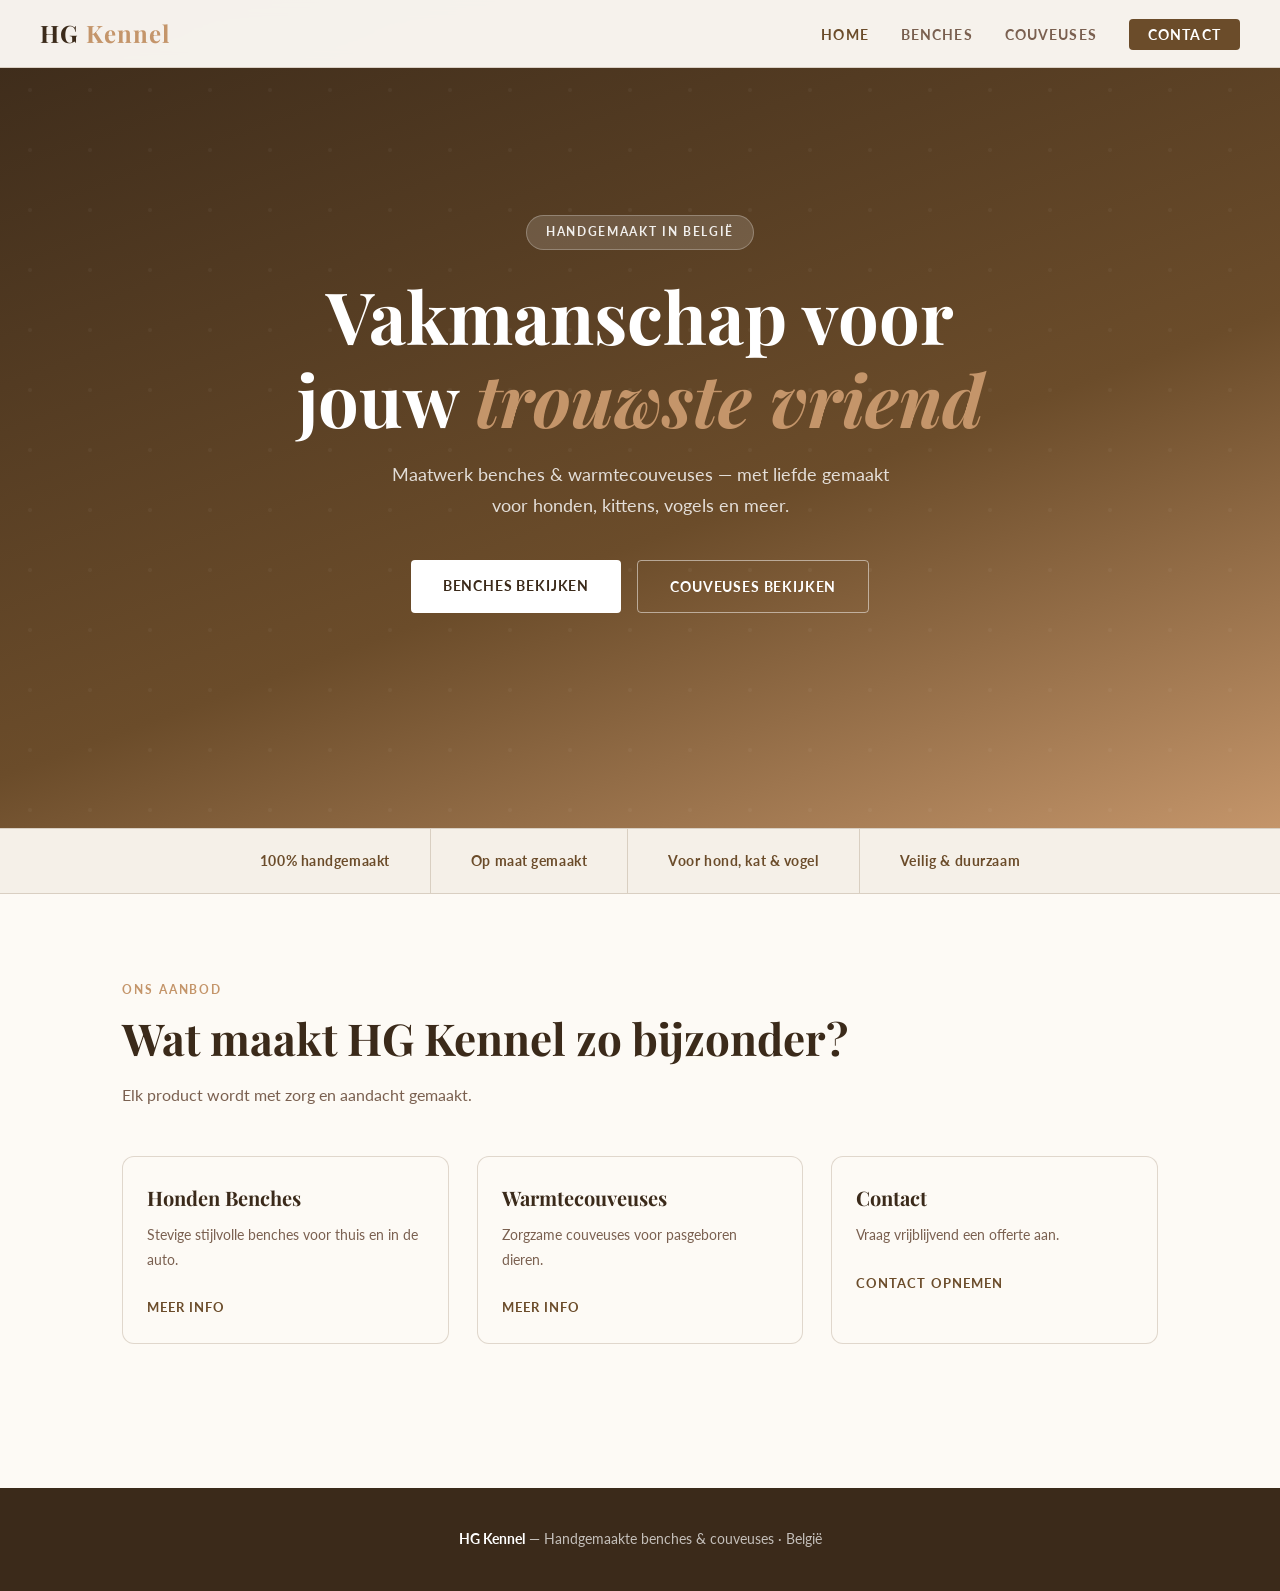
==== index.html @ 260e10c1 "Add initial HTML structure and CSS for HG Kennel website - Created main pages: index.html, benches.h" ====
<!DOCTYPE html>
<html lang="nl">
<head>
<meta charset="UTF-8">
<meta name="viewport" content="width=device-width, initial-scale=1.0">
<title>HG Kennel – Handgemaakte Benches & Couveuses</title>

<link href="https://fonts.googleapis.com/css2?family=Playfair+Display:wght@400;700&family=Lato:wght@300;400;700&display=swap" rel="stylesheet">
<link rel="stylesheet" href="css/style.css">
</head>

<body>

<nav>
  <a class="nav-logo" href="index.html">HG <span>Kennel</span></a>

  <ul class="nav-links">
    <li><a href="index.html" class="active">Home</a></li>
    <li><a href="benches.html">Benches</a></li>
    <li><a href="couveuses.html">Couveuses</a></li>
    <li><a href="contact.html" class="nav-cta">Contact</a></li>
  </ul>
</nav>

<section class="hero">
  <div class="hero-inner">

    <span class="hero-badge">
      Handgemaakt in België
    </span>

    <h1>
      Vakmanschap voor jouw
      <em>trouwste vriend</em>
    </h1>

    <p>
      Maatwerk benches & warmtecouveuses —
      met liefde gemaakt voor honden,
      kittens, vogels en meer.
    </p>

    <div class="hero-btns">
      <a href="benches.html" class="btn btn-primary">
        Benches bekijken
      </a>

      <a href="couveuses.html" class="btn btn-outline">
        Couveuses bekijken
      </a>
    </div>

  </div>
</section>

<div class="usp-strip">

  <div class="usp-item">
    100% handgemaakt
  </div>

  <div class="usp-item">
    Op maat gemaakt
  </div>

  <div class="usp-item">
    Voor hond, kat & vogel
  </div>

  <div class="usp-item">
    Veilig & duurzaam
  </div>

</div>

<section class="section">

  <span class="section-label">
    Ons aanbod
  </span>

  <h2 class="section-title">
    Wat maakt HG Kennel
    zo bijzonder?
  </h2>

  <p class="section-sub">
    Elk product wordt met zorg en aandacht gemaakt.
  </p>

  <div class="product-grid">

    <div class="product-card">
      <div class="card-body">
        <h3>Honden Benches</h3>

        <p>
          Stevige stijlvolle benches
          voor thuis en in de auto.
        </p>

        <a href="benches.html" class="card-link">
          Meer info
        </a>
      </div>
    </div>

    <div class="product-card">
      <div class="card-body">
        <h3>Warmtecouveuses</h3>

        <p>
          Zorgzame couveuses voor
          pasgeboren dieren.
        </p>

        <a href="couveuses.html" class="card-link">
          Meer info
        </a>
      </div>
    </div>

    <div class="product-card">
      <div class="card-body">
        <h3>Contact</h3>

        <p>
          Vraag vrijblijvend een offerte aan.
        </p>

        <a href="contact.html" class="card-link">
          Contact opnemen
        </a>
      </div>
    </div>

  </div>

</section>

<footer>
  <p>
    <strong>HG Kennel</strong>
    — Handgemaakte benches &
    couveuses · België
  </p>
</footer>

</body>
</html>
---- css/style.css ----
*, *::before, *::after { box-sizing: border-box; margin: 0; padding: 0; }

  :root {
    --brown-dark: #3B2A1A;
    --brown-mid: #6B4C2A;
    --brown-light: #C4956A;
    --cream: #F5F0E8;
    --warm-white: #FDFAF5;
    --accent: #8B5E3C;
    --green: #4A6741;
    --text: #2C1E0F;
    --text-muted: #7A6050;
    --border: rgba(107,76,42,0.2);
  }

  html { scroll-behavior: smooth; font-size: 16px; }

  body {
    font-family: 'Lato', sans-serif;
    background: var(--warm-white);
    color: var(--text);
    line-height: 1.7;
    overflow-x: hidden;
  }

  /* ── NAV ── */
  nav {
    position: fixed; top: 0; left: 0; right: 0; z-index: 100;
    background: rgba(253,250,245,0.96);
    backdrop-filter: blur(8px);
    border-bottom: 1px solid var(--border);
    display: flex; align-items: center; justify-content: space-between;
    padding: 0 2.5rem; height: 68px;
  }
  .nav-logo {
    font-family: 'Playfair Display', serif;
    font-size: 1.5rem; font-weight: 700;
    color: var(--brown-dark); letter-spacing: 0.04em;
    text-decoration: none;
  }
  .nav-logo span { color: var(--brown-light); }
  .nav-links { display: flex; gap: 2rem; list-style: none; }
  .nav-links a {
    font-size: 0.875rem; font-weight: 700; letter-spacing: 0.08em;
    text-transform: uppercase; color: var(--text-muted);
    text-decoration: none; transition: color 0.2s;
  }
  .nav-links a:hover, .nav-links a.active { color: var(--brown-mid); }
  .nav-cta {
    background: var(--brown-mid); color: #fff !important;
    padding: 0.45rem 1.2rem; border-radius: 4px;
    transition: background 0.2s !important;
  }
  .nav-cta:hover { background: var(--brown-dark) !important; }

  /* ── PAGES ── */
  .page { display: none; padding-top: 68px; }
  .page.active { display: block; }

  /* ── HERO ── */
  .hero {
    min-height: 92vh;
    display: grid; place-items: center;
    background: linear-gradient(160deg, var(--brown-dark) 0%, var(--brown-mid) 60%, var(--brown-light) 100%);
    position: relative; overflow: hidden; text-align: center;
    padding: 4rem 2rem;
  }
  .hero::before {
    content: '';
    position: absolute; inset: 0;
    background: url("data:image/svg+xml,%3Csvg width='60' height='60' viewBox='0 0 60 60' xmlns='http://www.w3.org/2000/svg'%3E%3Cg fill='none' fill-rule='evenodd'%3E%3Cg fill='%23ffffff' fill-opacity='0.04'%3E%3Ccircle cx='30' cy='30' r='2'/%3E%3C/g%3E%3C/g%3E%3C/svg%3E");
  }
  .hero-inner { position: relative; z-index: 1; max-width: 720px; }
  .hero-badge {
    display: inline-block; background: rgba(255,255,255,0.15);
    color: rgba(255,255,255,0.9); font-size: 0.75rem; font-weight: 700;
    letter-spacing: 0.14em; text-transform: uppercase;
    padding: 0.4rem 1.2rem; border-radius: 100px;
    border: 1px solid rgba(255,255,255,0.25); margin-bottom: 1.5rem;
  }
  .hero h1 {
    font-family: 'Playfair Display', serif;
    font-size: clamp(2.5rem, 6vw, 4.5rem);
    color: #fff; line-height: 1.15; margin-bottom: 1.25rem;
  }
  .hero h1 em { font-style: italic; color: var(--brown-light); }
  .hero p {
    font-size: 1.125rem; color: rgba(255,255,255,0.82);
    max-width: 520px; margin: 0 auto 2.5rem;
  }
  .hero-btns { display: flex; gap: 1rem; justify-content: center; flex-wrap: wrap; }
  .btn {
    display: inline-block; padding: 0.85rem 2rem;
    font-size: 0.875rem; font-weight: 700; letter-spacing: 0.06em;
    text-transform: uppercase; text-decoration: none;
    border-radius: 4px; cursor: pointer; border: none;
    transition: transform 0.15s, opacity 0.15s;
  }
  .btn:hover { transform: translateY(-2px); opacity: 0.92; }
  .btn-primary { background: #fff; color: var(--brown-dark); }
  .btn-outline { background: transparent; color: #fff; border: 1.5px solid rgba(255,255,255,0.5); }

  /* ── USP STRIP ── */
  .usp-strip {
    background: var(--cream); border-top: 1px solid var(--border);
    border-bottom: 1px solid var(--border);
    display: flex; justify-content: center; flex-wrap: wrap; gap: 0;
  }
  .usp-item {
    display: flex; align-items: center; gap: 0.75rem;
    padding: 1.25rem 2.5rem; border-right: 1px solid var(--border);
    font-size: 0.875rem; font-weight: 700; color: var(--brown-mid);
    letter-spacing: 0.04em;
  }
  .usp-item:last-child { border-right: none; }
  .usp-icon {
    width: 36px; height: 36px; background: var(--brown-mid);
    border-radius: 50%; display: flex; align-items: center; justify-content: center;
    flex-shrink: 0;
  }
  .usp-icon svg { width: 18px; height: 18px; fill: #fff; }

  /* ── SECTION ── */
  .section { padding: 5rem 2rem; max-width: 1100px; margin: 0 auto; }
  .section-label {
    display: inline-block; color: var(--brown-light);
    font-size: 0.75rem; font-weight: 700; letter-spacing: 0.16em;
    text-transform: uppercase; margin-bottom: 0.75rem;
  }
  .section-title {
    font-family: 'Playfair Display', serif;
    font-size: clamp(1.75rem, 4vw, 2.75rem);
    color: var(--brown-dark); line-height: 1.2; margin-bottom: 1rem;
  }
  .section-sub {
    font-size: 1rem; color: var(--text-muted);
    max-width: 600px; margin-bottom: 3rem;
  }

  /* ── PRODUCT CARDS ── */
  .product-grid {
    display: grid; grid-template-columns: repeat(auto-fit, minmax(280px, 1fr));
    gap: 1.75rem; margin-bottom: 4rem;
  }
  .product-card {
    background: var(--warm-white);
    border: 1px solid var(--border); border-radius: 12px;
    overflow: hidden; cursor: pointer;
    transition: transform 0.2s, box-shadow 0.2s;
  }
  .product-card:hover { transform: translateY(-6px); box-shadow: 0 12px 32px rgba(59,42,26,0.12); }
  .card-img {
    height: 220px; background: var(--cream);
    display: flex; align-items: center; justify-content: center;
    overflow: hidden; position: relative;
  }
  .card-img svg { width: 120px; height: 120px; opacity: 0.25; }
  .card-img-label {
    position: absolute; bottom: 12px; left: 12px;
    background: var(--brown-mid); color: #fff;
    font-size: 0.7rem; font-weight: 700; letter-spacing: 0.1em;
    text-transform: uppercase; padding: 0.3rem 0.75rem; border-radius: 100px;
  }
  .card-body { padding: 1.5rem; }
  .card-body h3 {
    font-family: 'Playfair Display', serif;
    font-size: 1.25rem; color: var(--brown-dark); margin-bottom: 0.5rem;
  }
  .card-body p { font-size: 0.9rem; color: var(--text-muted); margin-bottom: 1.25rem; }
  .card-link {
    font-size: 0.8rem; font-weight: 700; letter-spacing: 0.08em;
    text-transform: uppercase; color: var(--brown-mid); text-decoration: none;
    display: inline-flex; align-items: center; gap: 0.4rem;
  }
  .card-link svg { width: 14px; height: 14px; }

  /* ── PHOTO GALLERY ── */
  .gallery {
    display: grid;
    grid-template-columns: repeat(3, 1fr);
    gap: 1rem; margin-bottom: 3rem;
  }
  .gallery-item {
    border-radius: 10px; overflow: hidden;
    background: var(--cream); aspect-ratio: 1;
    display: flex; align-items: center; justify-content: center;
    border: 1px solid var(--border); position: relative;
  }
  .gallery-item svg { width: 64px; height: 64px; opacity: 0.2; }
  .gallery-item .photo-placeholder {
    position: absolute; inset: 0;
    display: flex; flex-direction: column;
    align-items: center; justify-content: center; gap: 0.5rem;
  }
  .gallery-item .photo-placeholder span {
    font-size: 0.7rem; color: var(--text-muted);
    font-weight: 700; letter-spacing: 0.06em;
    text-transform: uppercase;
  }
  .gallery-big { grid-column: span 2; aspect-ratio: 16/9; }

  /* ── SPECS TABLE ── */
  .specs-grid {
    display: grid; grid-template-columns: 1fr 1fr; gap: 2rem; margin-bottom: 3rem;
  }
  .spec-card {
    background: var(--cream); border-radius: 12px;
    padding: 2rem; border: 1px solid var(--border);
  }
  .spec-card h3 {
    font-family: 'Playfair Display', serif;
    color: var(--brown-dark); font-size: 1.2rem; margin-bottom: 1.5rem;
    padding-bottom: 0.75rem; border-bottom: 1px solid var(--border);
  }
  .spec-row {
    display: flex; justify-content: space-between; align-items: flex-start;
    padding: 0.6rem 0; border-bottom: 1px solid rgba(107,76,42,0.1);
    font-size: 0.9rem;
  }
  .spec-row:last-child { border-bottom: none; }
  .spec-key { color: var(--text-muted); }
  .spec-val { color: var(--brown-dark); font-weight: 700; text-align: right; max-width: 55%; }

  /* ── CONTACT FORM ── */
  .form-wrap {
    background: var(--cream); border-radius: 16px;
    border: 1px solid var(--border); padding: 3rem;
    max-width: 680px;
  }
  .form-title {
    font-family: 'Playfair Display', serif;
    font-size: 1.75rem; color: var(--brown-dark); margin-bottom: 0.5rem;
  }
  .form-sub { font-size: 0.9rem; color: var(--text-muted); margin-bottom: 2rem; }
  .form-grid { display: grid; grid-template-columns: 1fr 1fr; gap: 1.25rem; }
  .form-group { display: flex; flex-direction: column; gap: 0.4rem; }
  .form-group.full { grid-column: span 2; }
  .form-group label {
    font-size: 0.78rem; font-weight: 700; letter-spacing: 0.08em;
    text-transform: uppercase; color: var(--text-muted);
  }
  .form-group input, .form-group select, .form-group textarea {
    background: var(--warm-white); border: 1px solid var(--border);
    border-radius: 6px; padding: 0.75rem 1rem;
    font-family: 'Lato', sans-serif; font-size: 0.95rem; color: var(--text);
    outline: none; transition: border-color 0.2s;
    width: 100%;
  }
  .form-group input:focus, .form-group select:focus, .form-group textarea:focus {
    border-color: var(--brown-light);
  }
  .form-group textarea { min-height: 120px; resize: vertical; }
  .form-submit {
    margin-top: 1.5rem;
    background: var(--brown-mid); color: #fff;
    padding: 0.9rem 2.5rem; border: none; border-radius: 6px;
    font-family: 'Lato', sans-serif; font-size: 0.875rem; font-weight: 700;
    letter-spacing: 0.08em; text-transform: uppercase; cursor: pointer;
    transition: background 0.2s;
  }
  .form-submit:hover { background: var(--brown-dark); }
  .form-success {
    display: none; background: #EAF3E0; border: 1px solid #7BAD5B;
    color: #2E5B1A; border-radius: 8px; padding: 1rem 1.5rem;
    margin-top: 1rem; font-size: 0.9rem;
  }
  .form-success.show { display: block; }

  /* ── PAGE-SPECIFIC HERO ── */
  .sub-hero {
    background: var(--brown-dark); padding: 5rem 2rem 4rem;
    text-align: center;
  }
  .sub-hero .hero-badge { margin-bottom: 1rem; }
  .sub-hero h1 {
    font-family: 'Playfair Display', serif;
    font-size: clamp(2rem, 5vw, 3.5rem); color: #fff;
    line-height: 1.2; margin-bottom: 1rem;
  }
  .sub-hero h1 em { font-style: italic; color: var(--brown-light); }
  .sub-hero p { color: rgba(255,255,255,0.75); max-width: 540px; margin: 0 auto; }

  /* ── DIVIDER ── */
  .divider { border: none; border-top: 1px solid var(--border); margin: 0; }

  /* ── HIGHLIGHT BOX ── */
  .highlight-box {
    background: var(--brown-dark); color: #fff;
    border-radius: 16px; padding: 3rem; display: flex;
    align-items: center; gap: 2.5rem; margin-bottom: 4rem;
    flex-wrap: wrap;
  }
  .highlight-box .hl-icon {
    width: 72px; height: 72px; background: var(--brown-mid);
    border-radius: 50%; display: flex; align-items: center; justify-content: center;
    flex-shrink: 0;
  }
  .highlight-box .hl-icon svg { width: 36px; height: 36px; fill: #fff; }
  .highlight-box h2 {
    font-family: 'Playfair Display', serif;
    font-size: 1.5rem; margin-bottom: 0.5rem;
  }
  .highlight-box p { color: rgba(255,255,255,0.75); font-size: 0.95rem; }

  /* ── FEATURES LIST ── */
  .features-list { list-style: none; display: grid; gap: 1rem; margin-bottom: 3rem; }
  .feature-item {
    display: flex; align-items: flex-start; gap: 1rem;
    padding: 1.25rem 1.5rem; background: var(--cream);
    border-radius: 10px; border: 1px solid var(--border);
  }
  .feature-dot {
    width: 10px; height: 10px; background: var(--brown-light);
    border-radius: 50%; margin-top: 7px; flex-shrink: 0;
  }
  .feature-item strong { display: block; color: var(--brown-dark); margin-bottom: 0.25rem; }
  .feature-item p { font-size: 0.9rem; color: var(--text-muted); margin: 0; }

  /* ── FOOTER ── */
  footer {
    background: var(--brown-dark); color: rgba(255,255,255,0.7);
    text-align: center; padding: 2.5rem; font-size: 0.85rem;
    margin-top: 0;
  }
  footer strong { color: #fff; }

  @media (max-width: 700px) {
    nav { padding: 0 1.25rem; }
    .nav-links { gap: 1rem; }
    .usp-item { padding: 1rem 1.25rem; font-size: 0.8rem; }
    .specs-grid { grid-template-columns: 1fr; }
    .form-grid { grid-template-columns: 1fr; }
    .form-group.full { grid-column: span 1; }
    .gallery { grid-template-columns: repeat(2, 1fr); }
    .gallery-big { grid-column: span 2; }
    .form-wrap { padding: 1.75rem; }
    .highlight-box { flex-direction: column; text-align: center; }
  }
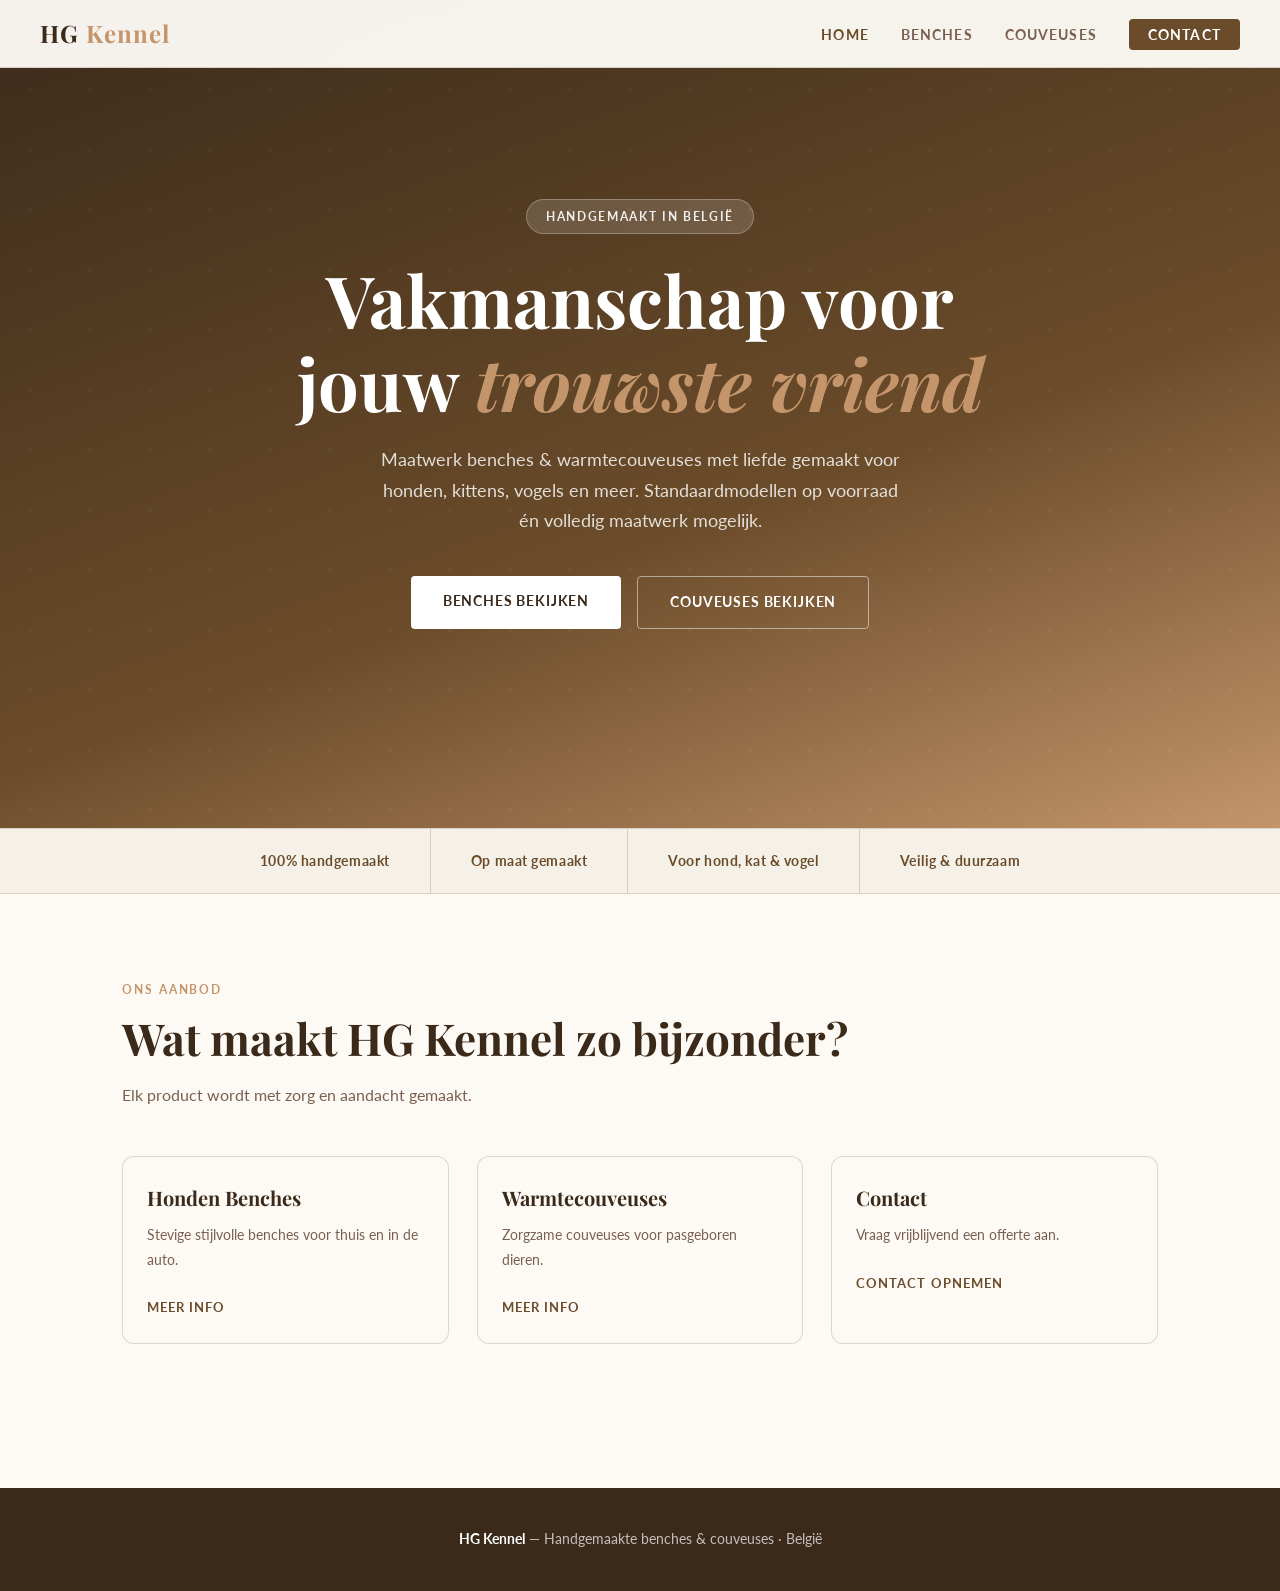
==== commit 1de75e95: "test" ====
--- a/index.html
+++ b/index.html
@@ -35,9 +35,7 @@
     </h1>
 
     <p>
-      Maatwerk benches & warmtecouveuses —
-      met liefde gemaakt voor honden,
-      kittens, vogels en meer.
+      Maatwerk benches & warmtecouveuses met liefde gemaakt voor honden, kittens, vogels en meer. Standaardmodellen op voorraad én volledig maatwerk mogelijk.
     </p>
 
     <div class="hero-btns">
--- a/css/style.css
+++ b/css/style.css
@@ -1,338 +1,338 @@
-  *, *::before, *::after { box-sizing: border-box; margin: 0; padding: 0; }
-
-  :root {
-    --brown-dark: #3B2A1A;
-    --brown-mid: #6B4C2A;
-    --brown-light: #C4956A;
-    --cream: #F5F0E8;
-    --warm-white: #FDFAF5;
-    --accent: #8B5E3C;
-    --green: #4A6741;
-    --text: #2C1E0F;
-    --text-muted: #7A6050;
-    --border: rgba(107,76,42,0.2);
-  }
-
-  html { scroll-behavior: smooth; font-size: 16px; }
-
-  body {
-    font-family: 'Lato', sans-serif;
-    background: var(--warm-white);
-    color: var(--text);
-    line-height: 1.7;
-    overflow-x: hidden;
-  }
-
-  /* ── NAV ── */
-  nav {
-    position: fixed; top: 0; left: 0; right: 0; z-index: 100;
-    background: rgba(253,250,245,0.96);
-    backdrop-filter: blur(8px);
-    border-bottom: 1px solid var(--border);
-    display: flex; align-items: center; justify-content: space-between;
-    padding: 0 2.5rem; height: 68px;
-  }
-  .nav-logo {
-    font-family: 'Playfair Display', serif;
-    font-size: 1.5rem; font-weight: 700;
-    color: var(--brown-dark); letter-spacing: 0.04em;
-    text-decoration: none;
-  }
-  .nav-logo span { color: var(--brown-light); }
-  .nav-links { display: flex; gap: 2rem; list-style: none; }
-  .nav-links a {
-    font-size: 0.875rem; font-weight: 700; letter-spacing: 0.08em;
-    text-transform: uppercase; color: var(--text-muted);
-    text-decoration: none; transition: color 0.2s;
-  }
-  .nav-links a:hover, .nav-links a.active { color: var(--brown-mid); }
-  .nav-cta {
-    background: var(--brown-mid); color: #fff !important;
-    padding: 0.45rem 1.2rem; border-radius: 4px;
-    transition: background 0.2s !important;
-  }
-  .nav-cta:hover { background: var(--brown-dark) !important; }
-
-  /* ── PAGES ── */
-  .page { display: none; padding-top: 68px; }
-  .page.active { display: block; }
-
-  /* ── HERO ── */
-  .hero {
-    min-height: 92vh;
-    display: grid; place-items: center;
-    background: linear-gradient(160deg, var(--brown-dark) 0%, var(--brown-mid) 60%, var(--brown-light) 100%);
-    position: relative; overflow: hidden; text-align: center;
-    padding: 4rem 2rem;
-  }
-  .hero::before {
-    content: '';
-    position: absolute; inset: 0;
-    background: url("data:image/svg+xml,%3Csvg width='60' height='60' viewBox='0 0 60 60' xmlns='http://www.w3.org/2000/svg'%3E%3Cg fill='none' fill-rule='evenodd'%3E%3Cg fill='%23ffffff' fill-opacity='0.04'%3E%3Ccircle cx='30' cy='30' r='2'/%3E%3C/g%3E%3C/g%3E%3C/svg%3E");
-  }
-  .hero-inner { position: relative; z-index: 1; max-width: 720px; }
-  .hero-badge {
-    display: inline-block; background: rgba(255,255,255,0.15);
-    color: rgba(255,255,255,0.9); font-size: 0.75rem; font-weight: 700;
-    letter-spacing: 0.14em; text-transform: uppercase;
-    padding: 0.4rem 1.2rem; border-radius: 100px;
-    border: 1px solid rgba(255,255,255,0.25); margin-bottom: 1.5rem;
-  }
-  .hero h1 {
-    font-family: 'Playfair Display', serif;
-    font-size: clamp(2.5rem, 6vw, 4.5rem);
-    color: #fff; line-height: 1.15; margin-bottom: 1.25rem;
-  }
-  .hero h1 em { font-style: italic; color: var(--brown-light); }
-  .hero p {
-    font-size: 1.125rem; color: rgba(255,255,255,0.82);
-    max-width: 520px; margin: 0 auto 2.5rem;
-  }
-  .hero-btns { display: flex; gap: 1rem; justify-content: center; flex-wrap: wrap; }
-  .btn {
-    display: inline-block; padding: 0.85rem 2rem;
-    font-size: 0.875rem; font-weight: 700; letter-spacing: 0.06em;
-    text-transform: uppercase; text-decoration: none;
-    border-radius: 4px; cursor: pointer; border: none;
-    transition: transform 0.15s, opacity 0.15s;
-  }
-  .btn:hover { transform: translateY(-2px); opacity: 0.92; }
-  .btn-primary { background: #fff; color: var(--brown-dark); }
-  .btn-outline { background: transparent; color: #fff; border: 1.5px solid rgba(255,255,255,0.5); }
-
-  /* ── USP STRIP ── */
-  .usp-strip {
-    background: var(--cream); border-top: 1px solid var(--border);
-    border-bottom: 1px solid var(--border);
-    display: flex; justify-content: center; flex-wrap: wrap; gap: 0;
-  }
-  .usp-item {
-    display: flex; align-items: center; gap: 0.75rem;
-    padding: 1.25rem 2.5rem; border-right: 1px solid var(--border);
-    font-size: 0.875rem; font-weight: 700; color: var(--brown-mid);
-    letter-spacing: 0.04em;
-  }
-  .usp-item:last-child { border-right: none; }
-  .usp-icon {
-    width: 36px; height: 36px; background: var(--brown-mid);
-    border-radius: 50%; display: flex; align-items: center; justify-content: center;
-    flex-shrink: 0;
-  }
-  .usp-icon svg { width: 18px; height: 18px; fill: #fff; }
-
-  /* ── SECTION ── */
-  .section { padding: 5rem 2rem; max-width: 1100px; margin: 0 auto; }
-  .section-label {
-    display: inline-block; color: var(--brown-light);
-    font-size: 0.75rem; font-weight: 700; letter-spacing: 0.16em;
-    text-transform: uppercase; margin-bottom: 0.75rem;
-  }
-  .section-title {
-    font-family: 'Playfair Display', serif;
-    font-size: clamp(1.75rem, 4vw, 2.75rem);
-    color: var(--brown-dark); line-height: 1.2; margin-bottom: 1rem;
-  }
-  .section-sub {
-    font-size: 1rem; color: var(--text-muted);
-    max-width: 600px; margin-bottom: 3rem;
-  }
-
-  /* ── PRODUCT CARDS ── */
-  .product-grid {
-    display: grid; grid-template-columns: repeat(auto-fit, minmax(280px, 1fr));
-    gap: 1.75rem; margin-bottom: 4rem;
-  }
-  .product-card {
-    background: var(--warm-white);
-    border: 1px solid var(--border); border-radius: 12px;
-    overflow: hidden; cursor: pointer;
-    transition: transform 0.2s, box-shadow 0.2s;
-  }
-  .product-card:hover { transform: translateY(-6px); box-shadow: 0 12px 32px rgba(59,42,26,0.12); }
-  .card-img {
-    height: 220px; background: var(--cream);
-    display: flex; align-items: center; justify-content: center;
-    overflow: hidden; position: relative;
-  }
-  .card-img svg { width: 120px; height: 120px; opacity: 0.25; }
-  .card-img-label {
-    position: absolute; bottom: 12px; left: 12px;
-    background: var(--brown-mid); color: #fff;
-    font-size: 0.7rem; font-weight: 700; letter-spacing: 0.1em;
-    text-transform: uppercase; padding: 0.3rem 0.75rem; border-radius: 100px;
-  }
-  .card-body { padding: 1.5rem; }
-  .card-body h3 {
-    font-family: 'Playfair Display', serif;
-    font-size: 1.25rem; color: var(--brown-dark); margin-bottom: 0.5rem;
-  }
-  .card-body p { font-size: 0.9rem; color: var(--text-muted); margin-bottom: 1.25rem; }
-  .card-link {
-    font-size: 0.8rem; font-weight: 700; letter-spacing: 0.08em;
-    text-transform: uppercase; color: var(--brown-mid); text-decoration: none;
-    display: inline-flex; align-items: center; gap: 0.4rem;
-  }
-  .card-link svg { width: 14px; height: 14px; }
-
-  /* ── PHOTO GALLERY ── */
-  .gallery {
-    display: grid;
-    grid-template-columns: repeat(3, 1fr);
-    gap: 1rem; margin-bottom: 3rem;
-  }
-  .gallery-item {
-    border-radius: 10px; overflow: hidden;
-    background: var(--cream); aspect-ratio: 1;
-    display: flex; align-items: center; justify-content: center;
-    border: 1px solid var(--border); position: relative;
-  }
-  .gallery-item svg { width: 64px; height: 64px; opacity: 0.2; }
-  .gallery-item .photo-placeholder {
-    position: absolute; inset: 0;
-    display: flex; flex-direction: column;
-    align-items: center; justify-content: center; gap: 0.5rem;
-  }
-  .gallery-item .photo-placeholder span {
-    font-size: 0.7rem; color: var(--text-muted);
-    font-weight: 700; letter-spacing: 0.06em;
-    text-transform: uppercase;
-  }
-  .gallery-big { grid-column: span 2; aspect-ratio: 16/9; }
-
-  /* ── SPECS TABLE ── */
-  .specs-grid {
-    display: grid; grid-template-columns: 1fr 1fr; gap: 2rem; margin-bottom: 3rem;
-  }
-  .spec-card {
-    background: var(--cream); border-radius: 12px;
-    padding: 2rem; border: 1px solid var(--border);
-  }
-  .spec-card h3 {
-    font-family: 'Playfair Display', serif;
-    color: var(--brown-dark); font-size: 1.2rem; margin-bottom: 1.5rem;
-    padding-bottom: 0.75rem; border-bottom: 1px solid var(--border);
-  }
-  .spec-row {
-    display: flex; justify-content: space-between; align-items: flex-start;
-    padding: 0.6rem 0; border-bottom: 1px solid rgba(107,76,42,0.1);
-    font-size: 0.9rem;
-  }
-  .spec-row:last-child { border-bottom: none; }
-  .spec-key { color: var(--text-muted); }
-  .spec-val { color: var(--brown-dark); font-weight: 700; text-align: right; max-width: 55%; }
-
-  /* ── CONTACT FORM ── */
-  .form-wrap {
-    background: var(--cream); border-radius: 16px;
-    border: 1px solid var(--border); padding: 3rem;
-    max-width: 680px;
-  }
-  .form-title {
-    font-family: 'Playfair Display', serif;
-    font-size: 1.75rem; color: var(--brown-dark); margin-bottom: 0.5rem;
-  }
-  .form-sub { font-size: 0.9rem; color: var(--text-muted); margin-bottom: 2rem; }
-  .form-grid { display: grid; grid-template-columns: 1fr 1fr; gap: 1.25rem; }
-  .form-group { display: flex; flex-direction: column; gap: 0.4rem; }
-  .form-group.full { grid-column: span 2; }
-  .form-group label {
-    font-size: 0.78rem; font-weight: 700; letter-spacing: 0.08em;
-    text-transform: uppercase; color: var(--text-muted);
-  }
-  .form-group input, .form-group select, .form-group textarea {
-    background: var(--warm-white); border: 1px solid var(--border);
-    border-radius: 6px; padding: 0.75rem 1rem;
-    font-family: 'Lato', sans-serif; font-size: 0.95rem; color: var(--text);
-    outline: none; transition: border-color 0.2s;
-    width: 100%;
-  }
-  .form-group input:focus, .form-group select:focus, .form-group textarea:focus {
-    border-color: var(--brown-light);
-  }
-  .form-group textarea { min-height: 120px; resize: vertical; }
-  .form-submit {
-    margin-top: 1.5rem;
-    background: var(--brown-mid); color: #fff;
-    padding: 0.9rem 2.5rem; border: none; border-radius: 6px;
-    font-family: 'Lato', sans-serif; font-size: 0.875rem; font-weight: 700;
-    letter-spacing: 0.08em; text-transform: uppercase; cursor: pointer;
-    transition: background 0.2s;
-  }
-  .form-submit:hover { background: var(--brown-dark); }
-  .form-success {
-    display: none; background: #EAF3E0; border: 1px solid #7BAD5B;
-    color: #2E5B1A; border-radius: 8px; padding: 1rem 1.5rem;
-    margin-top: 1rem; font-size: 0.9rem;
-  }
-  .form-success.show { display: block; }
-
-  /* ── PAGE-SPECIFIC HERO ── */
-  .sub-hero {
-    background: var(--brown-dark); padding: 5rem 2rem 4rem;
-    text-align: center;
-  }
-  .sub-hero .hero-badge { margin-bottom: 1rem; }
-  .sub-hero h1 {
-    font-family: 'Playfair Display', serif;
-    font-size: clamp(2rem, 5vw, 3.5rem); color: #fff;
-    line-height: 1.2; margin-bottom: 1rem;
-  }
-  .sub-hero h1 em { font-style: italic; color: var(--brown-light); }
-  .sub-hero p { color: rgba(255,255,255,0.75); max-width: 540px; margin: 0 auto; }
-
-  /* ── DIVIDER ── */
-  .divider { border: none; border-top: 1px solid var(--border); margin: 0; }
-
-  /* ── HIGHLIGHT BOX ── */
-  .highlight-box {
-    background: var(--brown-dark); color: #fff;
-    border-radius: 16px; padding: 3rem; display: flex;
-    align-items: center; gap: 2.5rem; margin-bottom: 4rem;
-    flex-wrap: wrap;
-  }
-  .highlight-box .hl-icon {
-    width: 72px; height: 72px; background: var(--brown-mid);
-    border-radius: 50%; display: flex; align-items: center; justify-content: center;
-    flex-shrink: 0;
-  }
-  .highlight-box .hl-icon svg { width: 36px; height: 36px; fill: #fff; }
-  .highlight-box h2 {
-    font-family: 'Playfair Display', serif;
-    font-size: 1.5rem; margin-bottom: 0.5rem;
-  }
-  .highlight-box p { color: rgba(255,255,255,0.75); font-size: 0.95rem; }
-
-  /* ── FEATURES LIST ── */
-  .features-list { list-style: none; display: grid; gap: 1rem; margin-bottom: 3rem; }
-  .feature-item {
-    display: flex; align-items: flex-start; gap: 1rem;
-    padding: 1.25rem 1.5rem; background: var(--cream);
-    border-radius: 10px; border: 1px solid var(--border);
-  }
-  .feature-dot {
-    width: 10px; height: 10px; background: var(--brown-light);
-    border-radius: 50%; margin-top: 7px; flex-shrink: 0;
-  }
-  .feature-item strong { display: block; color: var(--brown-dark); margin-bottom: 0.25rem; }
-  .feature-item p { font-size: 0.9rem; color: var(--text-muted); margin: 0; }
-
-  /* ── FOOTER ── */
-  footer {
-    background: var(--brown-dark); color: rgba(255,255,255,0.7);
-    text-align: center; padding: 2.5rem; font-size: 0.85rem;
-    margin-top: 0;
-  }
-  footer strong { color: #fff; }
-
-  @media (max-width: 700px) {
-    nav { padding: 0 1.25rem; }
-    .nav-links { gap: 1rem; }
-    .usp-item { padding: 1rem 1.25rem; font-size: 0.8rem; }
-    .specs-grid { grid-template-columns: 1fr; }
-    .form-grid { grid-template-columns: 1fr; }
-    .form-group.full { grid-column: span 1; }
-    .gallery { grid-template-columns: repeat(2, 1fr); }
-    .gallery-big { grid-column: span 2; }
-    .form-wrap { padding: 1.75rem; }
-    .highlight-box { flex-direction: column; text-align: center; }
+  *, *::before, *::after { box-sizing: border-box; margin: 0; padding: 0; }
+
+  :root {
+    --brown-dark: #3B2A1A;
+    --brown-mid: #6B4C2A;
+    --brown-light: #C4956A;
+    --cream: #F5F0E8;
+    --warm-white: #FDFAF5;
+    --accent: #8B5E3C;
+    --green: #4A6741;
+    --text: #2C1E0F;
+    --text-muted: #7A6050;
+    --border: rgba(107,76,42,0.2);
+  }
+
+  html { scroll-behavior: smooth; font-size: 16px; }
+
+  body {
+    font-family: 'Lato', sans-serif;
+    background: var(--warm-white);
+    color: var(--text);
+    line-height: 1.7;
+    overflow-x: hidden;
+  }
+
+  /* ── NAV ── */
+  nav {
+    position: fixed; top: 0; left: 0; right: 0; z-index: 100;
+    background: rgba(253,250,245,0.96);
+    backdrop-filter: blur(8px);
+    border-bottom: 1px solid var(--border);
+    display: flex; align-items: center; justify-content: space-between;
+    padding: 0 2.5rem; height: 68px;
+  }
+  .nav-logo {
+    font-family: 'Playfair Display', serif;
+    font-size: 1.5rem; font-weight: 700;
+    color: var(--brown-dark); letter-spacing: 0.04em;
+    text-decoration: none;
+  }
+  .nav-logo span { color: var(--brown-light); }
+  .nav-links { display: flex; gap: 2rem; list-style: none; }
+  .nav-links a {
+    font-size: 0.875rem; font-weight: 700; letter-spacing: 0.08em;
+    text-transform: uppercase; color: var(--text-muted);
+    text-decoration: none; transition: color 0.2s;
+  }
+  .nav-links a:hover, .nav-links a.active { color: var(--brown-mid); }
+  .nav-cta {
+    background: var(--brown-mid); color: #fff !important;
+    padding: 0.45rem 1.2rem; border-radius: 4px;
+    transition: background 0.2s !important;
+  }
+  .nav-cta:hover { background: var(--brown-dark) !important; }
+
+  /* ── PAGES ── */
+  .page { display: none; padding-top: 68px; }
+  .page.active { display: block; }
+
+  /* ── HERO ── */
+  .hero {
+    min-height: 92vh;
+    display: grid; place-items: center;
+    background: linear-gradient(160deg, var(--brown-dark) 0%, var(--brown-mid) 60%, var(--brown-light) 100%);
+    position: relative; overflow: hidden; text-align: center;
+    padding: 4rem 2rem;
+  }
+  .hero::before {
+    content: '';
+    position: absolute; inset: 0;
+    background: url("data:image/svg+xml,%3Csvg width='60' height='60' viewBox='0 0 60 60' xmlns='http://www.w3.org/2000/svg'%3E%3Cg fill='none' fill-rule='evenodd'%3E%3Cg fill='%23ffffff' fill-opacity='0.04'%3E%3Ccircle cx='30' cy='30' r='2'/%3E%3C/g%3E%3C/g%3E%3C/svg%3E");
+  }
+  .hero-inner { position: relative; z-index: 1; max-width: 720px; }
+  .hero-badge {
+    display: inline-block; background: rgba(255,255,255,0.15);
+    color: rgba(255,255,255,0.9); font-size: 0.75rem; font-weight: 700;
+    letter-spacing: 0.14em; text-transform: uppercase;
+    padding: 0.4rem 1.2rem; border-radius: 100px;
+    border: 1px solid rgba(255,255,255,0.25); margin-bottom: 1.5rem;
+  }
+  .hero h1 {
+    font-family: 'Playfair Display', serif;
+    font-size: clamp(2.5rem, 6vw, 4.5rem);
+    color: #fff; line-height: 1.15; margin-bottom: 1.25rem;
+  }
+  .hero h1 em { font-style: italic; color: var(--brown-light); }
+  .hero p {
+    font-size: 1.125rem; color: rgba(255,255,255,0.82);
+    max-width: 520px; margin: 0 auto 2.5rem;
+  }
+  .hero-btns { display: flex; gap: 1rem; justify-content: center; flex-wrap: wrap; }
+  .btn {
+    display: inline-block; padding: 0.85rem 2rem;
+    font-size: 0.875rem; font-weight: 700; letter-spacing: 0.06em;
+    text-transform: uppercase; text-decoration: none;
+    border-radius: 4px; cursor: pointer; border: none;
+    transition: transform 0.15s, opacity 0.15s;
+  }
+  .btn:hover { transform: translateY(-2px); opacity: 0.92; }
+  .btn-primary { background: #fff; color: var(--brown-dark); }
+  .btn-outline { background: transparent; color: #fff; border: 1.5px solid rgba(255,255,255,0.5); }
+
+  /* ── USP STRIP ── */
+  .usp-strip {
+    background: var(--cream); border-top: 1px solid var(--border);
+    border-bottom: 1px solid var(--border);
+    display: flex; justify-content: center; flex-wrap: wrap; gap: 0;
+  }
+  .usp-item {
+    display: flex; align-items: center; gap: 0.75rem;
+    padding: 1.25rem 2.5rem; border-right: 1px solid var(--border);
+    font-size: 0.875rem; font-weight: 700; color: var(--brown-mid);
+    letter-spacing: 0.04em;
+  }
+  .usp-item:last-child { border-right: none; }
+  .usp-icon {
+    width: 36px; height: 36px; background: var(--brown-mid);
+    border-radius: 50%; display: flex; align-items: center; justify-content: center;
+    flex-shrink: 0;
+  }
+  .usp-icon svg { width: 18px; height: 18px; fill: #fff; }
+
+  /* ── SECTION ── */
+  .section { padding: 5rem 2rem; max-width: 1100px; margin: 0 auto; }
+  .section-label {
+    display: inline-block; color: var(--brown-light);
+    font-size: 0.75rem; font-weight: 700; letter-spacing: 0.16em;
+    text-transform: uppercase; margin-bottom: 0.75rem;
+  }
+  .section-title {
+    font-family: 'Playfair Display', serif;
+    font-size: clamp(1.75rem, 4vw, 2.75rem);
+    color: var(--brown-dark); line-height: 1.2; margin-bottom: 1rem;
+  }
+  .section-sub {
+    font-size: 1rem; color: var(--text-muted);
+    max-width: 600px; margin-bottom: 3rem;
+  }
+
+  /* ── PRODUCT CARDS ── */
+  .product-grid {
+    display: grid; grid-template-columns: repeat(auto-fit, minmax(280px, 1fr));
+    gap: 1.75rem; margin-bottom: 4rem;
+  }
+  .product-card {
+    background: var(--warm-white);
+    border: 1px solid var(--border); border-radius: 12px;
+    overflow: hidden; cursor: pointer;
+    transition: transform 0.2s, box-shadow 0.2s;
+  }
+  .product-card:hover { transform: translateY(-6px); box-shadow: 0 12px 32px rgba(59,42,26,0.12); }
+  .card-img {
+    height: 220px; background: var(--cream);
+    display: flex; align-items: center; justify-content: center;
+    overflow: hidden; position: relative;
+  }
+  .card-img svg { width: 120px; height: 120px; opacity: 0.25; }
+  .card-img-label {
+    position: absolute; bottom: 12px; left: 12px;
+    background: var(--brown-mid); color: #fff;
+    font-size: 0.7rem; font-weight: 700; letter-spacing: 0.1em;
+    text-transform: uppercase; padding: 0.3rem 0.75rem; border-radius: 100px;
+  }
+  .card-body { padding: 1.5rem; }
+  .card-body h3 {
+    font-family: 'Playfair Display', serif;
+    font-size: 1.25rem; color: var(--brown-dark); margin-bottom: 0.5rem;
+  }
+  .card-body p { font-size: 0.9rem; color: var(--text-muted); margin-bottom: 1.25rem; }
+  .card-link {
+    font-size: 0.8rem; font-weight: 700; letter-spacing: 0.08em;
+    text-transform: uppercase; color: var(--brown-mid); text-decoration: none;
+    display: inline-flex; align-items: center; gap: 0.4rem;
+  }
+  .card-link svg { width: 14px; height: 14px; }
+
+  /* ── PHOTO GALLERY ── */
+  .gallery {
+    display: grid;
+    grid-template-columns: repeat(3, 1fr);
+    gap: 1rem; margin-bottom: 3rem;
+  }
+  .gallery-item {
+    border-radius: 10px; overflow: hidden;
+    background: var(--cream); aspect-ratio: 1;
+    display: flex; align-items: center; justify-content: center;
+    border: 1px solid var(--border); position: relative;
+  }
+  .gallery-item svg { width: 64px; height: 64px; opacity: 0.2; }
+  .gallery-item .photo-placeholder {
+    position: absolute; inset: 0;
+    display: flex; flex-direction: column;
+    align-items: center; justify-content: center; gap: 0.5rem;
+  }
+  .gallery-item .photo-placeholder span {
+    font-size: 0.7rem; color: var(--text-muted);
+    font-weight: 700; letter-spacing: 0.06em;
+    text-transform: uppercase;
+  }
+  .gallery-big { grid-column: span 2; aspect-ratio: 16/9; }
+
+  /* ── SPECS TABLE ── */
+  .specs-grid {
+    display: grid; grid-template-columns: 1fr 1fr; gap: 2rem; margin-bottom: 3rem;
+  }
+  .spec-card {
+    background: var(--cream); border-radius: 12px;
+    padding: 2rem; border: 1px solid var(--border);
+  }
+  .spec-card h3 {
+    font-family: 'Playfair Display', serif;
+    color: var(--brown-dark); font-size: 1.2rem; margin-bottom: 1.5rem;
+    padding-bottom: 0.75rem; border-bottom: 1px solid var(--border);
+  }
+  .spec-row {
+    display: flex; justify-content: space-between; align-items: flex-start;
+    padding: 0.6rem 0; border-bottom: 1px solid rgba(107,76,42,0.1);
+    font-size: 0.9rem;
+  }
+  .spec-row:last-child { border-bottom: none; }
+  .spec-key { color: var(--text-muted); }
+  .spec-val { color: var(--brown-dark); font-weight: 700; text-align: right; max-width: 55%; }
+
+  /* ── CONTACT FORM ── */
+  .form-wrap {
+    background: var(--cream); border-radius: 16px;
+    border: 1px solid var(--border); padding: 3rem;
+    max-width: 680px;
+  }
+  .form-title {
+    font-family: 'Playfair Display', serif;
+    font-size: 1.75rem; color: var(--brown-dark); margin-bottom: 0.5rem;
+  }
+  .form-sub { font-size: 0.9rem; color: var(--text-muted); margin-bottom: 2rem; }
+  .form-grid { display: grid; grid-template-columns: 1fr 1fr; gap: 1.25rem; }
+  .form-group { display: flex; flex-direction: column; gap: 0.4rem; }
+  .form-group.full { grid-column: span 2; }
+  .form-group label {
+    font-size: 0.78rem; font-weight: 700; letter-spacing: 0.08em;
+    text-transform: uppercase; color: var(--text-muted);
+  }
+  .form-group input, .form-group select, .form-group textarea {
+    background: var(--warm-white); border: 1px solid var(--border);
+    border-radius: 6px; padding: 0.75rem 1rem;
+    font-family: 'Lato', sans-serif; font-size: 0.95rem; color: var(--text);
+    outline: none; transition: border-color 0.2s;
+    width: 100%;
+  }
+  .form-group input:focus, .form-group select:focus, .form-group textarea:focus {
+    border-color: var(--brown-light);
+  }
+  .form-group textarea { min-height: 120px; resize: vertical; }
+  .form-submit {
+    margin-top: 1.5rem;
+    background: var(--brown-mid); color: #fff;
+    padding: 0.9rem 2.5rem; border: none; border-radius: 6px;
+    font-family: 'Lato', sans-serif; font-size: 0.875rem; font-weight: 700;
+    letter-spacing: 0.08em; text-transform: uppercase; cursor: pointer;
+    transition: background 0.2s;
+  }
+  .form-submit:hover { background: var(--brown-dark); }
+  .form-success {
+    display: none; background: #EAF3E0; border: 1px solid #7BAD5B;
+    color: #2E5B1A; border-radius: 8px; padding: 1rem 1.5rem;
+    margin-top: 1rem; font-size: 0.9rem;
+  }
+  .form-success.show { display: block; }
+
+  /* ── PAGE-SPECIFIC HERO ── */
+  .sub-hero {
+    background: var(--brown-dark); padding: 5rem 2rem 4rem;
+    text-align: center;
+  }
+  .sub-hero .hero-badge { margin-bottom: 1rem; }
+  .sub-hero h1 {
+    font-family: 'Playfair Display', serif;
+    font-size: clamp(2rem, 5vw, 3.5rem); color: #fff;
+    line-height: 1.2; margin-bottom: 1rem;
+  }
+  .sub-hero h1 em { font-style: italic; color: var(--brown-light); }
+  .sub-hero p { color: rgba(255,255,255,0.75); max-width: 540px; margin: 0 auto; }
+
+  /* ── DIVIDER ── */
+  .divider { border: none; border-top: 1px solid var(--border); margin: 0; }
+
+  /* ── HIGHLIGHT BOX ── */
+  .highlight-box {
+    background: var(--brown-dark); color: #fff;
+    border-radius: 16px; padding: 3rem; display: flex;
+    align-items: center; gap: 2.5rem; margin-bottom: 4rem;
+    flex-wrap: wrap;
+  }
+  .highlight-box .hl-icon {
+    width: 72px; height: 72px; background: var(--brown-mid);
+    border-radius: 50%; display: flex; align-items: center; justify-content: center;
+    flex-shrink: 0;
+  }
+  .highlight-box .hl-icon svg { width: 36px; height: 36px; fill: #fff; }
+  .highlight-box h2 {
+    font-family: 'Playfair Display', serif;
+    font-size: 1.5rem; margin-bottom: 0.5rem;
+  }
+  .highlight-box p { color: rgba(255,255,255,0.75); font-size: 0.95rem; }
+
+  /* ── FEATURES LIST ── */
+  .features-list { list-style: none; display: grid; gap: 1rem; margin-bottom: 3rem; }
+  .feature-item {
+    display: flex; align-items: flex-start; gap: 1rem;
+    padding: 1.25rem 1.5rem; background: var(--cream);
+    border-radius: 10px; border: 1px solid var(--border);
+  }
+  .feature-dot {
+    width: 10px; height: 10px; background: var(--brown-light);
+    border-radius: 50%; margin-top: 7px; flex-shrink: 0;
+  }
+  .feature-item strong { display: block; color: var(--brown-dark); margin-bottom: 0.25rem; }
+  .feature-item p { font-size: 0.9rem; color: var(--text-muted); margin: 0; }
+
+  /* ── FOOTER ── */
+  footer {
+    background: var(--brown-dark); color: rgba(255,255,255,0.7);
+    text-align: center; padding: 2.5rem; font-size: 0.85rem;
+    margin-top: 0;
+  }
+  footer strong { color: #fff; }
+
+  @media (max-width: 700px) {
+    nav { padding: 0 1.25rem; }
+    .nav-links { gap: 1rem; }
+    .usp-item { padding: 1rem 1.25rem; font-size: 0.8rem; }
+    .specs-grid { grid-template-columns: 1fr; }
+    .form-grid { grid-template-columns: 1fr; }
+    .form-group.full { grid-column: span 1; }
+    .gallery { grid-template-columns: repeat(2, 1fr); }
+    .gallery-big { grid-column: span 2; }
+    .form-wrap { padding: 1.75rem; }
+    .highlight-box { flex-direction: column; text-align: center; }
   }
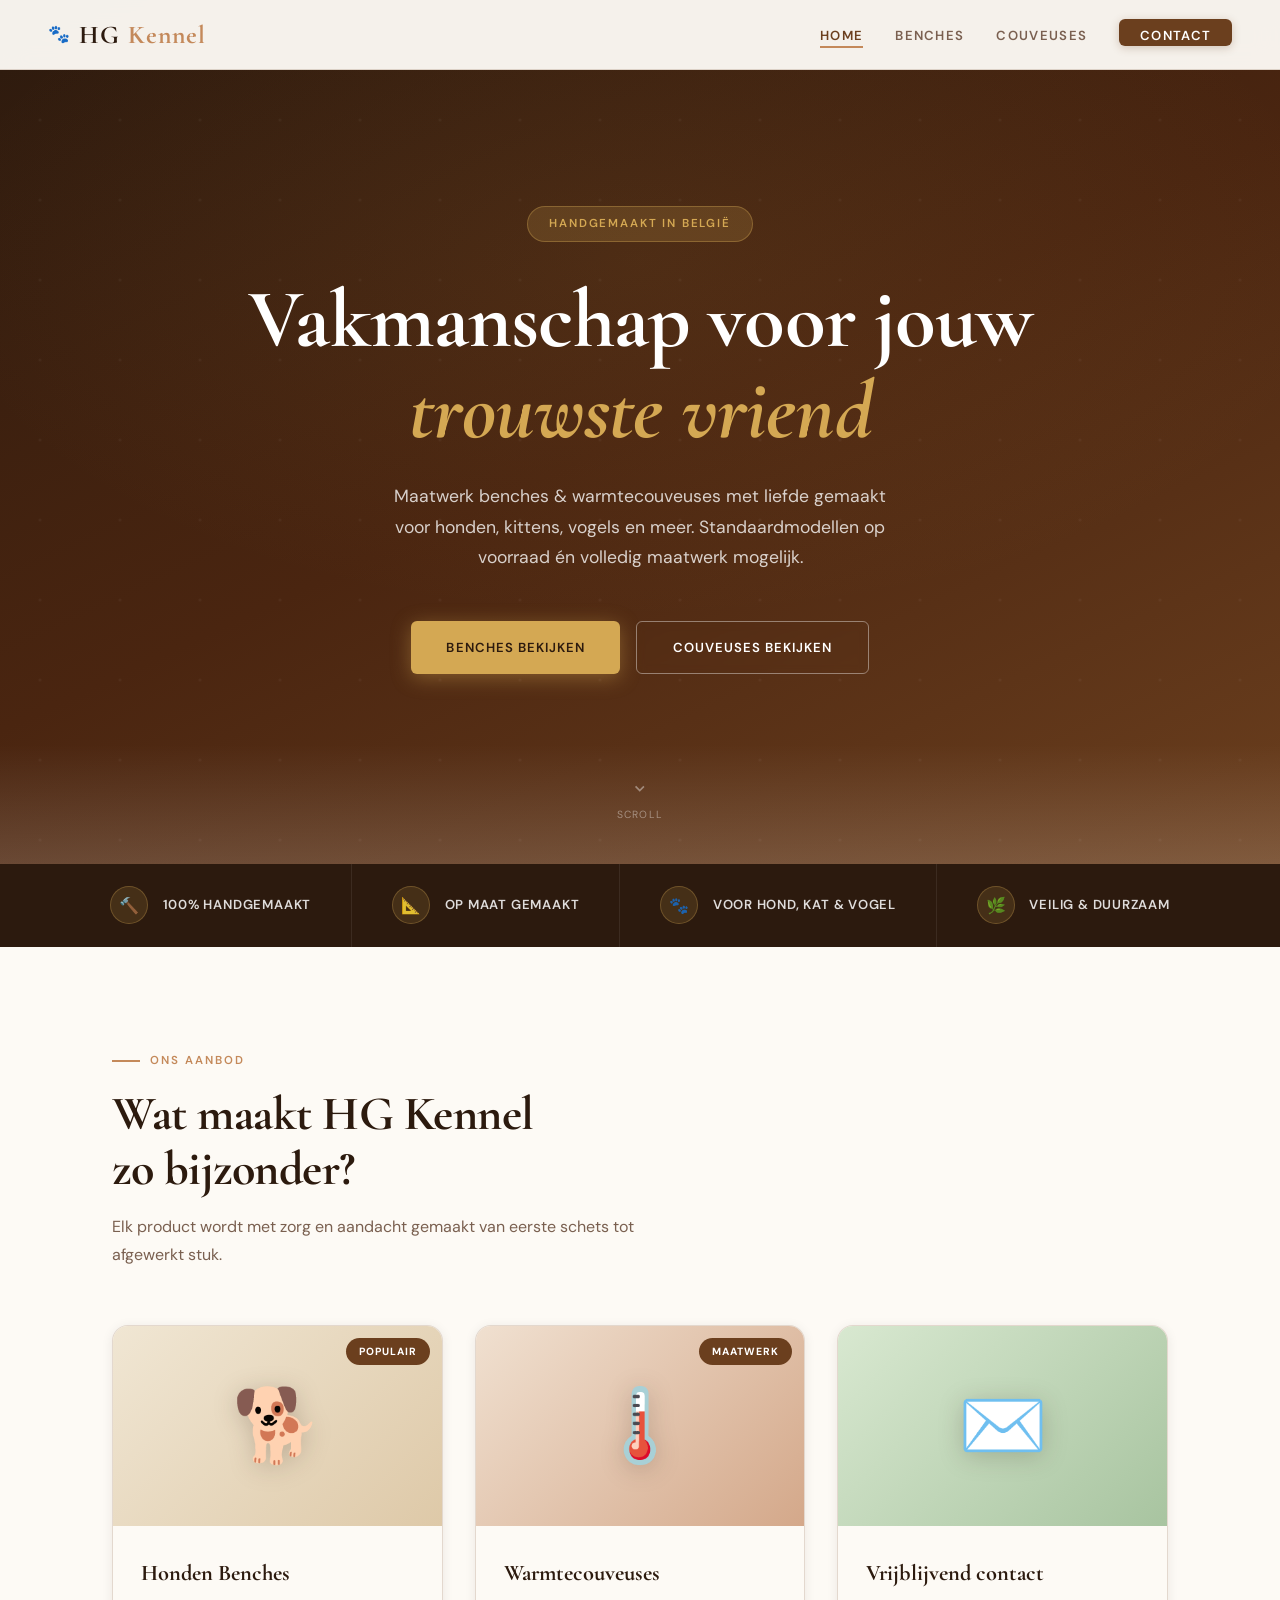
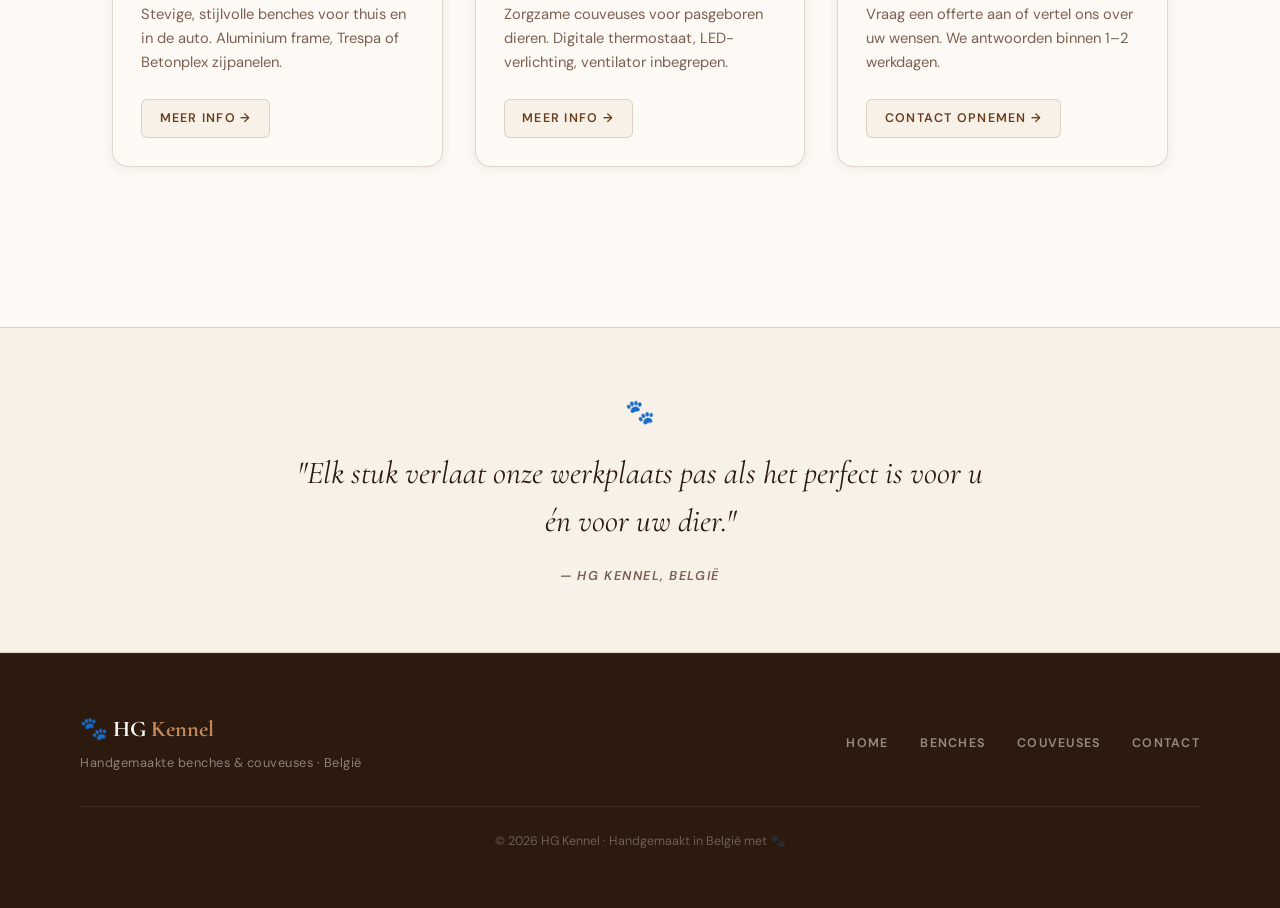
==== commit 24e9b5a2: "." ====
--- a/index.html
+++ b/index.html
@@ -4,16 +4,15 @@
 <meta charset="UTF-8">
 <meta name="viewport" content="width=device-width, initial-scale=1.0">
 <title>HG Kennel – Handgemaakte Benches & Couveuses</title>
-
-<link href="https://fonts.googleapis.com/css2?family=Playfair+Display:wght@400;700&family=Lato:wght@300;400;700&display=swap" rel="stylesheet">
+<link href="https://fonts.googleapis.com/css2?family=Cormorant+Garamond:ital,wght@0,400;0,600;0,700;1,400;1,600&family=DM+Sans:wght@300;400;500;600&display=swap" rel="stylesheet">
 <link rel="stylesheet" href="css/style.css">
 </head>
-
 <body>
 
-<nav>
-  <a class="nav-logo" href="index.html">HG <span>Kennel</span></a>
-
+<nav id="main-nav">
+  <a class="nav-logo" href="index.html">
+    <span class="nav-logo-paw">🐾</span>HG <span>Kennel</span>
+  </a>
   <ul class="nav-links">
     <li><a href="index.html" class="active">Home</a></li>
     <li><a href="benches.html">Benches</a></li>
@@ -24,125 +23,99 @@
 
 <section class="hero">
   <div class="hero-inner">
-
-    <span class="hero-badge">
-      Handgemaakt in België
-    </span>
-
+    <span class="hero-badge">Handgemaakt in België</span>
     <h1>
       Vakmanschap voor jouw
       <em>trouwste vriend</em>
     </h1>
-
     <p>
       Maatwerk benches & warmtecouveuses met liefde gemaakt voor honden, kittens, vogels en meer. Standaardmodellen op voorraad én volledig maatwerk mogelijk.
     </p>
-
     <div class="hero-btns">
-      <a href="benches.html" class="btn btn-primary">
-        Benches bekijken
-      </a>
-
-      <a href="couveuses.html" class="btn btn-outline">
-        Couveuses bekijken
-      </a>
+      <a href="benches.html" class="btn btn-primary">Benches bekijken</a>
+      <a href="couveuses.html" class="btn btn-outline">Couveuses bekijken</a>
     </div>
-
+  </div>
+  <div class="hero-scroll">
+    <svg viewBox="0 0 24 24" fill="none" stroke="currentColor" stroke-width="2"><path d="M7 10l5 5 5-5"/></svg>
+    Scroll
   </div>
 </section>
 
 <div class="usp-strip">
-
-  <div class="usp-item">
-    100% handgemaakt
-  </div>
-
-  <div class="usp-item">
-    Op maat gemaakt
-  </div>
-
-  <div class="usp-item">
-    Voor hond, kat & vogel
-  </div>
-
-  <div class="usp-item">
-    Veilig & duurzaam
-  </div>
-
+  <div class="usp-item"><div class="usp-icon">🔨</div>100% handgemaakt</div>
+  <div class="usp-item"><div class="usp-icon">📐</div>Op maat gemaakt</div>
+  <div class="usp-item"><div class="usp-icon">🐾</div>Voor hond, kat & vogel</div>
+  <div class="usp-item"><div class="usp-icon">🌿</div>Veilig & duurzaam</div>
 </div>
 
 <section class="section">
-
-  <span class="section-label">
-    Ons aanbod
-  </span>
-
-  <h2 class="section-title">
-    Wat maakt HG Kennel
-    zo bijzonder?
-  </h2>
-
-  <p class="section-sub">
-    Elk product wordt met zorg en aandacht gemaakt.
-  </p>
+  <div class="reveal">
+    <span class="section-label">Ons aanbod</span>
+    <h2 class="section-title">Wat maakt HG Kennel<br>zo bijzonder?</h2>
+    <p class="section-sub">Elk product wordt met zorg en aandacht gemaakt van eerste schets tot afgewerkt stuk.</p>
+  </div>
 
   <div class="product-grid">
-
-    <div class="product-card">
+    <div class="product-card reveal reveal-delay-1">
+      <div class="card-visual card-visual-bench">
+        <div class="card-visual-icon">🐕</div>
+        <span class="card-tag">Populair</span>
+      </div>
       <div class="card-body">
         <h3>Honden Benches</h3>
-
-        <p>
-          Stevige stijlvolle benches
-          voor thuis en in de auto.
-        </p>
-
-        <a href="benches.html" class="card-link">
-          Meer info
-        </a>
+        <p>Stevige, stijlvolle benches voor thuis en in de auto. Aluminium frame, Trespa of Betonplex zijpanelen.</p>
+        <a href="benches.html" class="card-link">Meer info →</a>
       </div>
     </div>
 
-    <div class="product-card">
+    <div class="product-card reveal reveal-delay-2">
+      <div class="card-visual card-visual-couveuse">
+        <div class="card-visual-icon">🌡️</div>
+        <span class="card-tag">Maatwerk</span>
+      </div>
       <div class="card-body">
         <h3>Warmtecouveuses</h3>
-
-        <p>
-          Zorgzame couveuses voor
-          pasgeboren dieren.
-        </p>
-
-        <a href="couveuses.html" class="card-link">
-          Meer info
-        </a>
+        <p>Zorgzame couveuses voor pasgeboren dieren. Digitale thermostaat, LED-verlichting, ventilator inbegrepen.</p>
+        <a href="couveuses.html" class="card-link">Meer info →</a>
       </div>
     </div>
 
-    <div class="product-card">
+    <div class="product-card reveal reveal-delay-3">
+      <div class="card-visual card-visual-contact">
+        <div class="card-visual-icon">✉️</div>
+      </div>
       <div class="card-body">
-        <h3>Contact</h3>
-
-        <p>
-          Vraag vrijblijvend een offerte aan.
-        </p>
-
-        <a href="contact.html" class="card-link">
-          Contact opnemen
-        </a>
+        <h3>Vrijblijvend contact</h3>
+        <p>Vraag een offerte aan of vertel ons over uw wensen. We antwoorden binnen 1–2 werkdagen.</p>
+        <a href="contact.html" class="card-link">Contact opnemen →</a>
       </div>
     </div>
-
   </div>
-
 </section>
 
+<div class="quote-strip">
+  <span class="quote-paw">🐾</span>
+  <blockquote>"Elk stuk verlaat onze werkplaats pas als het perfect is voor u én voor uw dier."</blockquote>
+  <cite>— HG Kennel, België</cite>
+</div>
+
 <footer>
-  <p>
-    <strong>HG Kennel</strong>
-    — Handgemaakte benches &
-    couveuses · België
-  </p>
+  <div class="footer-inner">
+    <div>
+      <div class="footer-brand">🐾 HG <span>Kennel</span></div>
+      <div class="footer-tagline">Handgemaakte benches & couveuses · België</div>
+    </div>
+    <ul class="footer-links">
+      <li><a href="index.html">Home</a></li>
+      <li><a href="benches.html">Benches</a></li>
+      <li><a href="couveuses.html">Couveuses</a></li>
+      <li><a href="contact.html">Contact</a></li>
+    </ul>
+  </div>
+  <p class="footer-copy">© 2026 HG Kennel · Handgemaakt in België met 🐾</p>
 </footer>
 
+<script src="js/main.js"></script>
 </body>
-</html>+</html>
--- a/css/style.css
+++ b/css/style.css
@@ -1,338 +1,494 @@
-  *, *::before, *::after { box-sizing: border-box; margin: 0; padding: 0; }
-
-  :root {
-    --brown-dark: #3B2A1A;
-    --brown-mid: #6B4C2A;
-    --brown-light: #C4956A;
-    --cream: #F5F0E8;
-    --warm-white: #FDFAF5;
-    --accent: #8B5E3C;
-    --green: #4A6741;
-    --text: #2C1E0F;
-    --text-muted: #7A6050;
-    --border: rgba(107,76,42,0.2);
-  }
-
-  html { scroll-behavior: smooth; font-size: 16px; }
-
-  body {
-    font-family: 'Lato', sans-serif;
-    background: var(--warm-white);
-    color: var(--text);
-    line-height: 1.7;
-    overflow-x: hidden;
-  }
-
-  /* ── NAV ── */
-  nav {
-    position: fixed; top: 0; left: 0; right: 0; z-index: 100;
-    background: rgba(253,250,245,0.96);
-    backdrop-filter: blur(8px);
-    border-bottom: 1px solid var(--border);
-    display: flex; align-items: center; justify-content: space-between;
-    padding: 0 2.5rem; height: 68px;
-  }
-  .nav-logo {
-    font-family: 'Playfair Display', serif;
-    font-size: 1.5rem; font-weight: 700;
-    color: var(--brown-dark); letter-spacing: 0.04em;
-    text-decoration: none;
-  }
-  .nav-logo span { color: var(--brown-light); }
-  .nav-links { display: flex; gap: 2rem; list-style: none; }
-  .nav-links a {
-    font-size: 0.875rem; font-weight: 700; letter-spacing: 0.08em;
-    text-transform: uppercase; color: var(--text-muted);
-    text-decoration: none; transition: color 0.2s;
-  }
-  .nav-links a:hover, .nav-links a.active { color: var(--brown-mid); }
-  .nav-cta {
-    background: var(--brown-mid); color: #fff !important;
-    padding: 0.45rem 1.2rem; border-radius: 4px;
-    transition: background 0.2s !important;
-  }
-  .nav-cta:hover { background: var(--brown-dark) !important; }
-
-  /* ── PAGES ── */
-  .page { display: none; padding-top: 68px; }
-  .page.active { display: block; }
-
-  /* ── HERO ── */
-  .hero {
-    min-height: 92vh;
-    display: grid; place-items: center;
-    background: linear-gradient(160deg, var(--brown-dark) 0%, var(--brown-mid) 60%, var(--brown-light) 100%);
-    position: relative; overflow: hidden; text-align: center;
-    padding: 4rem 2rem;
-  }
-  .hero::before {
-    content: '';
-    position: absolute; inset: 0;
-    background: url("data:image/svg+xml,%3Csvg width='60' height='60' viewBox='0 0 60 60' xmlns='http://www.w3.org/2000/svg'%3E%3Cg fill='none' fill-rule='evenodd'%3E%3Cg fill='%23ffffff' fill-opacity='0.04'%3E%3Ccircle cx='30' cy='30' r='2'/%3E%3C/g%3E%3C/g%3E%3C/svg%3E");
-  }
-  .hero-inner { position: relative; z-index: 1; max-width: 720px; }
-  .hero-badge {
-    display: inline-block; background: rgba(255,255,255,0.15);
-    color: rgba(255,255,255,0.9); font-size: 0.75rem; font-weight: 700;
-    letter-spacing: 0.14em; text-transform: uppercase;
-    padding: 0.4rem 1.2rem; border-radius: 100px;
-    border: 1px solid rgba(255,255,255,0.25); margin-bottom: 1.5rem;
-  }
-  .hero h1 {
-    font-family: 'Playfair Display', serif;
-    font-size: clamp(2.5rem, 6vw, 4.5rem);
-    color: #fff; line-height: 1.15; margin-bottom: 1.25rem;
-  }
-  .hero h1 em { font-style: italic; color: var(--brown-light); }
-  .hero p {
-    font-size: 1.125rem; color: rgba(255,255,255,0.82);
-    max-width: 520px; margin: 0 auto 2.5rem;
-  }
-  .hero-btns { display: flex; gap: 1rem; justify-content: center; flex-wrap: wrap; }
-  .btn {
-    display: inline-block; padding: 0.85rem 2rem;
-    font-size: 0.875rem; font-weight: 700; letter-spacing: 0.06em;
-    text-transform: uppercase; text-decoration: none;
-    border-radius: 4px; cursor: pointer; border: none;
-    transition: transform 0.15s, opacity 0.15s;
-  }
-  .btn:hover { transform: translateY(-2px); opacity: 0.92; }
-  .btn-primary { background: #fff; color: var(--brown-dark); }
-  .btn-outline { background: transparent; color: #fff; border: 1.5px solid rgba(255,255,255,0.5); }
-
-  /* ── USP STRIP ── */
-  .usp-strip {
-    background: var(--cream); border-top: 1px solid var(--border);
-    border-bottom: 1px solid var(--border);
-    display: flex; justify-content: center; flex-wrap: wrap; gap: 0;
-  }
-  .usp-item {
-    display: flex; align-items: center; gap: 0.75rem;
-    padding: 1.25rem 2.5rem; border-right: 1px solid var(--border);
-    font-size: 0.875rem; font-weight: 700; color: var(--brown-mid);
-    letter-spacing: 0.04em;
-  }
-  .usp-item:last-child { border-right: none; }
-  .usp-icon {
-    width: 36px; height: 36px; background: var(--brown-mid);
-    border-radius: 50%; display: flex; align-items: center; justify-content: center;
-    flex-shrink: 0;
-  }
-  .usp-icon svg { width: 18px; height: 18px; fill: #fff; }
-
-  /* ── SECTION ── */
-  .section { padding: 5rem 2rem; max-width: 1100px; margin: 0 auto; }
-  .section-label {
-    display: inline-block; color: var(--brown-light);
-    font-size: 0.75rem; font-weight: 700; letter-spacing: 0.16em;
-    text-transform: uppercase; margin-bottom: 0.75rem;
-  }
-  .section-title {
-    font-family: 'Playfair Display', serif;
-    font-size: clamp(1.75rem, 4vw, 2.75rem);
-    color: var(--brown-dark); line-height: 1.2; margin-bottom: 1rem;
-  }
-  .section-sub {
-    font-size: 1rem; color: var(--text-muted);
-    max-width: 600px; margin-bottom: 3rem;
-  }
-
-  /* ── PRODUCT CARDS ── */
-  .product-grid {
-    display: grid; grid-template-columns: repeat(auto-fit, minmax(280px, 1fr));
-    gap: 1.75rem; margin-bottom: 4rem;
-  }
-  .product-card {
-    background: var(--warm-white);
-    border: 1px solid var(--border); border-radius: 12px;
-    overflow: hidden; cursor: pointer;
-    transition: transform 0.2s, box-shadow 0.2s;
-  }
-  .product-card:hover { transform: translateY(-6px); box-shadow: 0 12px 32px rgba(59,42,26,0.12); }
-  .card-img {
-    height: 220px; background: var(--cream);
-    display: flex; align-items: center; justify-content: center;
-    overflow: hidden; position: relative;
-  }
-  .card-img svg { width: 120px; height: 120px; opacity: 0.25; }
-  .card-img-label {
-    position: absolute; bottom: 12px; left: 12px;
-    background: var(--brown-mid); color: #fff;
-    font-size: 0.7rem; font-weight: 700; letter-spacing: 0.1em;
-    text-transform: uppercase; padding: 0.3rem 0.75rem; border-radius: 100px;
-  }
-  .card-body { padding: 1.5rem; }
-  .card-body h3 {
-    font-family: 'Playfair Display', serif;
-    font-size: 1.25rem; color: var(--brown-dark); margin-bottom: 0.5rem;
-  }
-  .card-body p { font-size: 0.9rem; color: var(--text-muted); margin-bottom: 1.25rem; }
-  .card-link {
-    font-size: 0.8rem; font-weight: 700; letter-spacing: 0.08em;
-    text-transform: uppercase; color: var(--brown-mid); text-decoration: none;
-    display: inline-flex; align-items: center; gap: 0.4rem;
-  }
-  .card-link svg { width: 14px; height: 14px; }
-
-  /* ── PHOTO GALLERY ── */
-  .gallery {
-    display: grid;
-    grid-template-columns: repeat(3, 1fr);
-    gap: 1rem; margin-bottom: 3rem;
-  }
-  .gallery-item {
-    border-radius: 10px; overflow: hidden;
-    background: var(--cream); aspect-ratio: 1;
-    display: flex; align-items: center; justify-content: center;
-    border: 1px solid var(--border); position: relative;
-  }
-  .gallery-item svg { width: 64px; height: 64px; opacity: 0.2; }
-  .gallery-item .photo-placeholder {
-    position: absolute; inset: 0;
-    display: flex; flex-direction: column;
-    align-items: center; justify-content: center; gap: 0.5rem;
-  }
-  .gallery-item .photo-placeholder span {
-    font-size: 0.7rem; color: var(--text-muted);
-    font-weight: 700; letter-spacing: 0.06em;
-    text-transform: uppercase;
-  }
-  .gallery-big { grid-column: span 2; aspect-ratio: 16/9; }
-
-  /* ── SPECS TABLE ── */
-  .specs-grid {
-    display: grid; grid-template-columns: 1fr 1fr; gap: 2rem; margin-bottom: 3rem;
-  }
-  .spec-card {
-    background: var(--cream); border-radius: 12px;
-    padding: 2rem; border: 1px solid var(--border);
-  }
-  .spec-card h3 {
-    font-family: 'Playfair Display', serif;
-    color: var(--brown-dark); font-size: 1.2rem; margin-bottom: 1.5rem;
-    padding-bottom: 0.75rem; border-bottom: 1px solid var(--border);
-  }
-  .spec-row {
-    display: flex; justify-content: space-between; align-items: flex-start;
-    padding: 0.6rem 0; border-bottom: 1px solid rgba(107,76,42,0.1);
-    font-size: 0.9rem;
-  }
-  .spec-row:last-child { border-bottom: none; }
-  .spec-key { color: var(--text-muted); }
-  .spec-val { color: var(--brown-dark); font-weight: 700; text-align: right; max-width: 55%; }
-
-  /* ── CONTACT FORM ── */
-  .form-wrap {
-    background: var(--cream); border-radius: 16px;
-    border: 1px solid var(--border); padding: 3rem;
-    max-width: 680px;
-  }
-  .form-title {
-    font-family: 'Playfair Display', serif;
-    font-size: 1.75rem; color: var(--brown-dark); margin-bottom: 0.5rem;
-  }
-  .form-sub { font-size: 0.9rem; color: var(--text-muted); margin-bottom: 2rem; }
-  .form-grid { display: grid; grid-template-columns: 1fr 1fr; gap: 1.25rem; }
-  .form-group { display: flex; flex-direction: column; gap: 0.4rem; }
-  .form-group.full { grid-column: span 2; }
-  .form-group label {
-    font-size: 0.78rem; font-weight: 700; letter-spacing: 0.08em;
-    text-transform: uppercase; color: var(--text-muted);
-  }
-  .form-group input, .form-group select, .form-group textarea {
-    background: var(--warm-white); border: 1px solid var(--border);
-    border-radius: 6px; padding: 0.75rem 1rem;
-    font-family: 'Lato', sans-serif; font-size: 0.95rem; color: var(--text);
-    outline: none; transition: border-color 0.2s;
-    width: 100%;
-  }
-  .form-group input:focus, .form-group select:focus, .form-group textarea:focus {
-    border-color: var(--brown-light);
-  }
-  .form-group textarea { min-height: 120px; resize: vertical; }
-  .form-submit {
-    margin-top: 1.5rem;
-    background: var(--brown-mid); color: #fff;
-    padding: 0.9rem 2.5rem; border: none; border-radius: 6px;
-    font-family: 'Lato', sans-serif; font-size: 0.875rem; font-weight: 700;
-    letter-spacing: 0.08em; text-transform: uppercase; cursor: pointer;
-    transition: background 0.2s;
-  }
-  .form-submit:hover { background: var(--brown-dark); }
-  .form-success {
-    display: none; background: #EAF3E0; border: 1px solid #7BAD5B;
-    color: #2E5B1A; border-radius: 8px; padding: 1rem 1.5rem;
-    margin-top: 1rem; font-size: 0.9rem;
-  }
-  .form-success.show { display: block; }
-
-  /* ── PAGE-SPECIFIC HERO ── */
-  .sub-hero {
-    background: var(--brown-dark); padding: 5rem 2rem 4rem;
-    text-align: center;
-  }
-  .sub-hero .hero-badge { margin-bottom: 1rem; }
-  .sub-hero h1 {
-    font-family: 'Playfair Display', serif;
-    font-size: clamp(2rem, 5vw, 3.5rem); color: #fff;
-    line-height: 1.2; margin-bottom: 1rem;
-  }
-  .sub-hero h1 em { font-style: italic; color: var(--brown-light); }
-  .sub-hero p { color: rgba(255,255,255,0.75); max-width: 540px; margin: 0 auto; }
-
-  /* ── DIVIDER ── */
-  .divider { border: none; border-top: 1px solid var(--border); margin: 0; }
-
-  /* ── HIGHLIGHT BOX ── */
-  .highlight-box {
-    background: var(--brown-dark); color: #fff;
-    border-radius: 16px; padding: 3rem; display: flex;
-    align-items: center; gap: 2.5rem; margin-bottom: 4rem;
-    flex-wrap: wrap;
-  }
-  .highlight-box .hl-icon {
-    width: 72px; height: 72px; background: var(--brown-mid);
-    border-radius: 50%; display: flex; align-items: center; justify-content: center;
-    flex-shrink: 0;
-  }
-  .highlight-box .hl-icon svg { width: 36px; height: 36px; fill: #fff; }
-  .highlight-box h2 {
-    font-family: 'Playfair Display', serif;
-    font-size: 1.5rem; margin-bottom: 0.5rem;
-  }
-  .highlight-box p { color: rgba(255,255,255,0.75); font-size: 0.95rem; }
-
-  /* ── FEATURES LIST ── */
-  .features-list { list-style: none; display: grid; gap: 1rem; margin-bottom: 3rem; }
-  .feature-item {
-    display: flex; align-items: flex-start; gap: 1rem;
-    padding: 1.25rem 1.5rem; background: var(--cream);
-    border-radius: 10px; border: 1px solid var(--border);
-  }
-  .feature-dot {
-    width: 10px; height: 10px; background: var(--brown-light);
-    border-radius: 50%; margin-top: 7px; flex-shrink: 0;
-  }
-  .feature-item strong { display: block; color: var(--brown-dark); margin-bottom: 0.25rem; }
-  .feature-item p { font-size: 0.9rem; color: var(--text-muted); margin: 0; }
-
-  /* ── FOOTER ── */
-  footer {
-    background: var(--brown-dark); color: rgba(255,255,255,0.7);
-    text-align: center; padding: 2.5rem; font-size: 0.85rem;
-    margin-top: 0;
-  }
-  footer strong { color: #fff; }
-
-  @media (max-width: 700px) {
-    nav { padding: 0 1.25rem; }
-    .nav-links { gap: 1rem; }
-    .usp-item { padding: 1rem 1.25rem; font-size: 0.8rem; }
-    .specs-grid { grid-template-columns: 1fr; }
-    .form-grid { grid-template-columns: 1fr; }
-    .form-group.full { grid-column: span 1; }
-    .gallery { grid-template-columns: repeat(2, 1fr); }
-    .gallery-big { grid-column: span 2; }
-    .form-wrap { padding: 1.75rem; }
-    .highlight-box { flex-direction: column; text-align: center; }
-  }+*, *::before, *::after { box-sizing: border-box; margin: 0; padding: 0; }
+
+@import url('https://fonts.googleapis.com/css2?family=Cormorant+Garamond:ital,wght@0,400;0,600;0,700;1,400;1,600&family=DM+Sans:wght@300;400;500;600&display=swap');
+
+:root {
+  --brown-dark:  #2C1A0E;
+  --brown-mid:   #6B3F1E;
+  --brown-light: #C4895A;
+  --gold:        #D4A853;
+  --cream:       #F7F1E8;
+  --warm-white:  #FDFAF5;
+  --accent:      #8B5E3C;
+  --green:       #3D5C38;
+  --text:        #1E140A;
+  --text-muted:  #7A6050;
+  --border:      rgba(107,63,30,0.18);
+  --shadow-sm:   0 2px 12px rgba(44,26,14,0.08);
+  --shadow-md:   0 8px 32px rgba(44,26,14,0.14);
+  --shadow-lg:   0 20px 60px rgba(44,26,14,0.18);
+}
+
+html { scroll-behavior: smooth; font-size: 16px; }
+
+body {
+  font-family: 'DM Sans', sans-serif;
+  background: var(--warm-white);
+  color: var(--text);
+  line-height: 1.7;
+  overflow-x: hidden;
+}
+
+/* ── SCROLL ANIMATIONS ── */
+.reveal {
+  opacity: 0;
+  transform: translateY(28px);
+  transition: opacity 0.65s ease, transform 0.65s ease;
+}
+.reveal.visible {
+  opacity: 1;
+  transform: translateY(0);
+}
+.reveal-delay-1 { transition-delay: 0.1s; }
+.reveal-delay-2 { transition-delay: 0.2s; }
+.reveal-delay-3 { transition-delay: 0.3s; }
+.reveal-delay-4 { transition-delay: 0.4s; }
+
+/* ── NAV ── */
+nav {
+  position: fixed; top: 0; left: 0; right: 0; z-index: 100;
+  background: rgba(253,250,245,0.96);
+  backdrop-filter: blur(12px);
+  border-bottom: 1px solid var(--border);
+  display: flex; align-items: center; justify-content: space-between;
+  padding: 0 3rem; height: 70px;
+  transition: box-shadow 0.3s;
+}
+nav.scrolled { box-shadow: var(--shadow-sm); }
+.nav-logo {
+  font-family: 'Cormorant Garamond', serif;
+  font-size: 1.6rem; font-weight: 700;
+  color: var(--brown-dark); letter-spacing: 0.04em;
+  text-decoration: none; display: flex; align-items: center; gap: 0.5rem;
+}
+.nav-logo span { color: var(--brown-light); }
+.nav-logo-paw { font-size: 1.1rem; }
+.nav-links { display: flex; gap: 2rem; list-style: none; }
+.nav-links a {
+  font-size: 0.82rem; font-weight: 600; letter-spacing: 0.1em;
+  text-transform: uppercase; color: var(--text-muted);
+  text-decoration: none; transition: color 0.2s; position: relative; padding-bottom: 2px;
+}
+.nav-links a::after {
+  content: ''; position: absolute; bottom: -2px; left: 0; right: 0;
+  height: 1.5px; background: var(--brown-light);
+  transform: scaleX(0); transition: transform 0.25s;
+}
+.nav-links a:hover::after, .nav-links a.active::after { transform: scaleX(1); }
+.nav-links a:hover, .nav-links a.active { color: var(--brown-mid); }
+.nav-cta {
+  background: var(--brown-mid) !important; color: #fff !important;
+  padding: 0.5rem 1.3rem; border-radius: 6px;
+  transition: background 0.2s, box-shadow 0.2s;
+  box-shadow: 0 2px 8px rgba(107,63,30,0.25);
+}
+.nav-cta::after { display: none !important; }
+.nav-cta:hover { background: var(--brown-dark) !important; box-shadow: 0 4px 16px rgba(44,26,14,0.3) !important; }
+
+/* ── HERO ── */
+.hero {
+  min-height: 96vh;
+  display: grid; place-items: center;
+  background: linear-gradient(155deg, var(--brown-dark) 0%, #4A2510 50%, var(--brown-mid) 100%);
+  position: relative; overflow: hidden; text-align: center;
+  padding: 6rem 2rem 5rem;
+}
+.hero::before {
+  content: '';
+  position: absolute; inset: 0;
+  background:
+    radial-gradient(ellipse 80% 60% at 50% 30%, rgba(212,168,83,0.08) 0%, transparent 70%),
+    url("data:image/svg+xml,%3Csvg width='80' height='80' viewBox='0 0 80 80' xmlns='http://www.w3.org/2000/svg'%3E%3Cg fill='none'%3E%3Ccircle cx='40' cy='40' r='1.5' fill='%23ffffff' fill-opacity='0.04'/%3E%3C/g%3E%3C/svg%3E");
+}
+.hero::after {
+  content: '';
+  position: absolute; bottom: 0; left: 0; right: 0; height: 120px;
+  background: linear-gradient(to bottom, transparent, rgba(253,250,245,0.15));
+}
+.hero-inner { position: relative; z-index: 1; max-width: 800px; }
+.hero-badge {
+  display: inline-flex; align-items: center; gap: 0.5rem;
+  background: rgba(212,168,83,0.18);
+  color: var(--gold); font-size: 0.72rem; font-weight: 600;
+  letter-spacing: 0.16em; text-transform: uppercase;
+  padding: 0.45rem 1.3rem; border-radius: 100px;
+  border: 1px solid rgba(212,168,83,0.35); margin-bottom: 2rem;
+}
+.hero h1 {
+  font-family: 'Cormorant Garamond', serif;
+  font-size: clamp(2.8rem, 7vw, 5.2rem);
+  color: #fff; line-height: 1.1; margin-bottom: 1.5rem;
+  letter-spacing: -0.01em;
+}
+.hero h1 em {
+  font-style: italic; color: var(--gold);
+  display: block;
+}
+.hero p {
+  font-size: 1.1rem; color: rgba(255,255,255,0.78);
+  max-width: 520px; margin: 0 auto 3rem; line-height: 1.75;
+}
+.hero-btns { display: flex; gap: 1rem; justify-content: center; flex-wrap: wrap; }
+.btn {
+  display: inline-flex; align-items: center; gap: 0.5rem;
+  padding: 0.9rem 2.2rem;
+  font-family: 'DM Sans', sans-serif;
+  font-size: 0.82rem; font-weight: 600; letter-spacing: 0.08em;
+  text-transform: uppercase; text-decoration: none;
+  border-radius: 6px; cursor: pointer; border: none;
+  transition: transform 0.2s, box-shadow 0.2s, opacity 0.2s;
+}
+.btn:hover { transform: translateY(-3px); }
+.btn-primary {
+  background: var(--gold); color: var(--brown-dark);
+  box-shadow: 0 4px 20px rgba(212,168,83,0.4);
+}
+.btn-primary:hover { box-shadow: 0 8px 28px rgba(212,168,83,0.5); }
+.btn-outline {
+  background: transparent; color: #fff;
+  border: 1.5px solid rgba(255,255,255,0.4);
+  backdrop-filter: blur(4px);
+}
+.btn-outline:hover { background: rgba(255,255,255,0.08); border-color: rgba(255,255,255,0.7); }
+
+/* ── HERO SCROLL INDICATOR ── */
+.hero-scroll {
+  position: absolute; bottom: 2.5rem; left: 50%; transform: translateX(-50%);
+  z-index: 2; display: flex; flex-direction: column; align-items: center; gap: 0.5rem;
+  color: rgba(255,255,255,0.4); font-size: 0.65rem; letter-spacing: 0.12em; text-transform: uppercase;
+  animation: bounce 2.5s infinite;
+}
+.hero-scroll svg { width: 20px; height: 20px; }
+@keyframes bounce { 0%, 100% { transform: translateX(-50%) translateY(0); } 50% { transform: translateX(-50%) translateY(6px); } }
+
+/* ── USP STRIP ── */
+.usp-strip {
+  background: var(--brown-dark);
+  display: flex; justify-content: center; flex-wrap: wrap; gap: 0;
+}
+.usp-item {
+  display: flex; align-items: center; gap: 0.9rem;
+  padding: 1.4rem 2.5rem; border-right: 1px solid rgba(255,255,255,0.08);
+  font-size: 0.82rem; font-weight: 600; color: rgba(255,255,255,0.85);
+  letter-spacing: 0.06em; text-transform: uppercase;
+}
+.usp-item:last-child { border-right: none; }
+.usp-icon {
+  width: 38px; height: 38px; background: rgba(212,168,83,0.15);
+  border: 1px solid rgba(212,168,83,0.3);
+  border-radius: 50%; display: flex; align-items: center; justify-content: center;
+  flex-shrink: 0; font-size: 1rem;
+}
+
+/* ── SECTION ── */
+.section { padding: 6rem 2rem; max-width: 1120px; margin: 0 auto; }
+.section-label {
+  display: inline-flex; align-items: center; gap: 0.6rem;
+  color: var(--brown-light); font-size: 0.72rem; font-weight: 600;
+  letter-spacing: 0.18em; text-transform: uppercase; margin-bottom: 1rem;
+}
+.section-label::before {
+  content: ''; display: inline-block; width: 28px; height: 1.5px;
+  background: var(--brown-light);
+}
+.section-title {
+  font-family: 'Cormorant Garamond', serif;
+  font-size: clamp(1.9rem, 4vw, 3rem);
+  color: var(--brown-dark); line-height: 1.15; margin-bottom: 1rem;
+  letter-spacing: -0.01em;
+}
+.section-sub {
+  font-size: 1rem; color: var(--text-muted);
+  max-width: 580px; margin-bottom: 3.5rem; line-height: 1.75;
+}
+
+/* ── PRODUCT CARDS ── */
+.product-grid {
+  display: grid; grid-template-columns: repeat(auto-fit, minmax(300px, 1fr));
+  gap: 2rem; margin-bottom: 4rem;
+}
+.product-card {
+  background: var(--warm-white);
+  border: 1px solid var(--border); border-radius: 16px;
+  overflow: hidden; cursor: pointer;
+  transition: transform 0.3s, box-shadow 0.3s;
+  box-shadow: var(--shadow-sm);
+}
+.product-card:hover { transform: translateY(-8px); box-shadow: var(--shadow-lg); }
+.card-visual {
+  height: 200px;
+  display: flex; align-items: center; justify-content: center;
+  position: relative; overflow: hidden;
+}
+.card-visual-bench {
+  background: linear-gradient(135deg, #F0E6D3 0%, #DEC9A8 100%);
+}
+.card-visual-couveuse {
+  background: linear-gradient(135deg, #F0E0D0 0%, #D4A88A 100%);
+}
+.card-visual-contact {
+  background: linear-gradient(135deg, #D8E8D0 0%, #A8C4A0 100%);
+}
+.card-visual-icon {
+  font-size: 4.5rem; line-height: 1;
+  filter: drop-shadow(0 4px 12px rgba(44,26,14,0.2));
+  transition: transform 0.3s;
+}
+.product-card:hover .card-visual-icon { transform: scale(1.12) rotate(-3deg); }
+.card-tag {
+  position: absolute; top: 12px; right: 12px;
+  background: var(--brown-mid); color: #fff;
+  font-size: 0.65rem; font-weight: 700; letter-spacing: 0.1em;
+  text-transform: uppercase; padding: 0.3rem 0.8rem; border-radius: 100px;
+}
+.card-body { padding: 1.75rem; }
+.card-body h3 {
+  font-family: 'Cormorant Garamond', serif;
+  font-size: 1.4rem; font-weight: 700; color: var(--brown-dark); margin-bottom: 0.6rem;
+}
+.card-body p { font-size: 0.92rem; color: var(--text-muted); margin-bottom: 1.5rem; line-height: 1.65; }
+.card-link {
+  font-size: 0.78rem; font-weight: 600; letter-spacing: 0.1em;
+  text-transform: uppercase; color: var(--brown-mid); text-decoration: none;
+  display: inline-flex; align-items: center; gap: 0.5rem;
+  padding: 0.5rem 1.1rem;
+  background: var(--cream); border-radius: 6px;
+  border: 1px solid var(--border);
+  transition: background 0.2s, color 0.2s;
+}
+.card-link:hover { background: var(--brown-mid); color: #fff; }
+
+/* ── TESTIMONIAL / QUOTE STRIP ── */
+.quote-strip {
+  background: var(--cream);
+  border-top: 1px solid var(--border);
+  border-bottom: 1px solid var(--border);
+  padding: 4rem 2rem; text-align: center;
+}
+.quote-strip blockquote {
+  font-family: 'Cormorant Garamond', serif;
+  font-size: clamp(1.3rem, 3vw, 2rem); font-style: italic;
+  color: var(--brown-dark); max-width: 700px; margin: 0 auto 1rem;
+  line-height: 1.5;
+}
+.quote-strip cite {
+  font-size: 0.8rem; font-weight: 600; letter-spacing: 0.12em;
+  text-transform: uppercase; color: var(--text-muted);
+}
+.quote-paw { color: var(--brown-light); font-size: 1.5rem; margin-bottom: 1rem; display: block; }
+
+/* ── PHOTO GALLERY ── */
+.gallery {
+  display: grid;
+  grid-template-columns: repeat(3, 1fr);
+  gap: 1.25rem; margin-bottom: 3rem;
+}
+.gallery-item {
+  border-radius: 14px; overflow: hidden;
+  background: var(--cream); aspect-ratio: 1;
+  display: flex; align-items: center; justify-content: center;
+  border: 1px solid var(--border); position: relative;
+  font-size: 0.8rem; color: var(--text-muted);
+  font-weight: 500; letter-spacing: 0.04em;
+  transition: transform 0.3s, box-shadow 0.3s;
+}
+.gallery-item:hover { transform: scale(1.02); box-shadow: var(--shadow-md); }
+.gallery-item::before {
+  content: '📷';
+  position: absolute; top: 50%; left: 50%; transform: translate(-50%, -60%);
+  font-size: 2.5rem; opacity: 0.18;
+}
+.gallery-item span {
+  position: absolute; bottom: 0; left: 0; right: 0;
+  background: linear-gradient(transparent, rgba(44,26,14,0.6));
+  color: rgba(255,255,255,0.9); padding: 1.5rem 0.75rem 0.75rem;
+  font-size: 0.72rem; font-weight: 600; letter-spacing: 0.06em; text-transform: uppercase;
+}
+.gallery-big { grid-column: span 2; aspect-ratio: 16/9; }
+
+/* ── SPECS TABLE ── */
+.specs-grid {
+  display: grid; grid-template-columns: 1fr 1fr; gap: 2rem; margin-bottom: 3rem;
+}
+.spec-card {
+  background: var(--cream); border-radius: 16px;
+  padding: 2rem; border: 1px solid var(--border);
+  box-shadow: var(--shadow-sm);
+}
+.spec-card h3 {
+  font-family: 'Cormorant Garamond', serif;
+  color: var(--brown-dark); font-size: 1.3rem; font-weight: 700;
+  margin-bottom: 1.5rem;
+  padding-bottom: 0.75rem; border-bottom: 2px solid var(--border);
+}
+.spec-row {
+  display: flex; justify-content: space-between; align-items: flex-start;
+  padding: 0.65rem 0; border-bottom: 1px solid rgba(107,63,30,0.08);
+  font-size: 0.9rem;
+}
+.spec-row:last-child { border-bottom: none; }
+.spec-key { color: var(--text-muted); }
+.spec-val { color: var(--brown-dark); font-weight: 600; text-align: right; max-width: 55%; }
+
+/* ── CONTACT FORM ── */
+.form-wrap {
+  background: var(--cream); border-radius: 20px;
+  border: 1px solid var(--border); padding: 3.5rem;
+  max-width: 700px;
+  box-shadow: var(--shadow-md);
+}
+.form-title {
+  font-family: 'Cormorant Garamond', serif;
+  font-size: 2rem; color: var(--brown-dark); margin-bottom: 0.5rem;
+}
+.form-sub { font-size: 0.9rem; color: var(--text-muted); margin-bottom: 2.5rem; line-height: 1.7; }
+.form-grid { display: grid; grid-template-columns: 1fr 1fr; gap: 1.25rem; }
+.form-group { display: flex; flex-direction: column; gap: 0.4rem; }
+.form-group.full { grid-column: span 2; }
+.form-group label {
+  font-size: 0.73rem; font-weight: 600; letter-spacing: 0.1em;
+  text-transform: uppercase; color: var(--text-muted);
+}
+.form-group input, .form-group select, .form-group textarea {
+  background: var(--warm-white); border: 1.5px solid var(--border);
+  border-radius: 8px; padding: 0.8rem 1.1rem;
+  font-family: 'DM Sans', sans-serif; font-size: 0.95rem; color: var(--text);
+  outline: none; transition: border-color 0.2s, box-shadow 0.2s;
+  width: 100%;
+}
+.form-group input:focus, .form-group select:focus, .form-group textarea:focus {
+  border-color: var(--brown-light);
+  box-shadow: 0 0 0 3px rgba(196,137,90,0.12);
+}
+.form-group textarea { min-height: 130px; resize: vertical; }
+.form-submit {
+  margin-top: 1.75rem;
+  background: var(--brown-mid); color: #fff;
+  padding: 1rem 2.8rem; border: none; border-radius: 8px;
+  font-family: 'DM Sans', sans-serif; font-size: 0.85rem; font-weight: 600;
+  letter-spacing: 0.08em; text-transform: uppercase; cursor: pointer;
+  transition: background 0.2s, transform 0.15s, box-shadow 0.2s;
+  box-shadow: 0 4px 16px rgba(107,63,30,0.3);
+}
+.form-submit:hover {
+  background: var(--brown-dark);
+  transform: translateY(-2px);
+  box-shadow: 0 8px 24px rgba(44,26,14,0.3);
+}
+.form-success {
+  display: none; background: #EAF3E0; border: 1px solid #7BAD5B;
+  color: #2E5B1A; border-radius: 10px; padding: 1.1rem 1.5rem;
+  margin-top: 1.25rem; font-size: 0.9rem;
+}
+.form-success.show { display: block; }
+
+/* ── PAGE-SPECIFIC HERO ── */
+.sub-hero {
+  background: linear-gradient(155deg, var(--brown-dark) 0%, #4A2510 60%, var(--brown-mid) 100%);
+  padding: 7rem 2rem 5rem; text-align: center; position: relative; overflow: hidden;
+}
+.sub-hero::before {
+  content: '';
+  position: absolute; inset: 0;
+  background: radial-gradient(ellipse 80% 60% at 50% 40%, rgba(212,168,83,0.07) 0%, transparent 70%);
+}
+.sub-hero .hero-badge { margin-bottom: 1.25rem; }
+.sub-hero h1 {
+  font-family: 'Cormorant Garamond', serif;
+  font-size: clamp(2.5rem, 6vw, 4rem); color: #fff;
+  line-height: 1.1; margin-bottom: 1.25rem; position: relative;
+}
+.sub-hero h1 em { font-style: italic; color: var(--gold); }
+.sub-hero p { color: rgba(255,255,255,0.72); max-width: 540px; margin: 0 auto; position: relative; }
+
+/* ── DIVIDER ── */
+.divider { border: none; border-top: 1px solid var(--border); margin: 0 0 3rem; }
+
+/* ── HIGHLIGHT BOX ── */
+.highlight-box {
+  background: linear-gradient(135deg, #2C1A0E 0%, #4A2510 100%);
+  color: #fff; border-radius: 20px; padding: 2.5rem 3rem;
+  display: flex; align-items: center; gap: 2.5rem; margin-bottom: 4rem;
+  flex-wrap: wrap; box-shadow: var(--shadow-md);
+  border: 1px solid rgba(212,168,83,0.15);
+}
+.highlight-box .hl-icon {
+  width: 72px; height: 72px;
+  background: rgba(212,168,83,0.15);
+  border: 1px solid rgba(212,168,83,0.3);
+  border-radius: 50%; display: flex; align-items: center; justify-content: center;
+  flex-shrink: 0; font-size: 2rem;
+}
+.highlight-box h2 {
+  font-family: 'Cormorant Garamond', serif;
+  font-size: 1.6rem; margin-bottom: 0.5rem;
+}
+.highlight-box p { color: rgba(255,255,255,0.72); font-size: 0.95rem; line-height: 1.7; }
+
+/* ── FEATURES LIST ── */
+.features-list { list-style: none; display: grid; gap: 1rem; margin-bottom: 3rem; }
+.feature-item {
+  display: flex; align-items: flex-start; gap: 1.25rem;
+  padding: 1.5rem; background: var(--cream);
+  border-radius: 12px; border: 1px solid var(--border);
+  transition: transform 0.2s, box-shadow 0.2s;
+}
+.feature-item:hover { transform: translateX(4px); box-shadow: var(--shadow-sm); }
+.feature-icon {
+  width: 44px; height: 44px; background: var(--brown-mid);
+  border-radius: 10px; display: flex; align-items: center;
+  justify-content: center; flex-shrink: 0; font-size: 1.25rem;
+}
+.feature-item strong { display: block; color: var(--brown-dark); margin-bottom: 0.3rem; font-size: 0.95rem; }
+.feature-item p { font-size: 0.88rem; color: var(--text-muted); margin: 0; line-height: 1.6; }
+
+/* ── FOOTER ── */
+footer {
+  background: var(--brown-dark);
+  padding: 3.5rem 2rem;
+  border-top: 1px solid rgba(255,255,255,0.06);
+}
+.footer-inner {
+  max-width: 1120px; margin: 0 auto;
+  display: flex; align-items: center; justify-content: space-between;
+  flex-wrap: wrap; gap: 1.5rem;
+}
+.footer-brand {
+  font-family: 'Cormorant Garamond', serif;
+  font-size: 1.4rem; font-weight: 700; color: #fff;
+}
+.footer-brand span { color: var(--brown-light); }
+.footer-tagline {
+  font-size: 0.8rem; color: rgba(255,255,255,0.45);
+  margin-top: 0.25rem; letter-spacing: 0.04em;
+}
+.footer-links {
+  display: flex; gap: 2rem; list-style: none;
+}
+.footer-links a {
+  font-size: 0.78rem; font-weight: 600; letter-spacing: 0.1em;
+  text-transform: uppercase; color: rgba(255,255,255,0.5); text-decoration: none;
+  transition: color 0.2s;
+}
+.footer-links a:hover { color: var(--gold); }
+.footer-copy {
+  font-size: 0.78rem; color: rgba(255,255,255,0.3);
+  text-align: center; margin-top: 2rem; padding-top: 1.5rem;
+  border-top: 1px solid rgba(255,255,255,0.07);
+  max-width: 1120px; margin-inline: auto;
+}
+
+@media (max-width: 700px) {
+  nav { padding: 0 1.25rem; }
+  .nav-links { gap: 0.75rem; }
+  .usp-item { padding: 1rem 1.25rem; font-size: 0.75rem; }
+  .specs-grid { grid-template-columns: 1fr; }
+  .form-grid { grid-template-columns: 1fr; }
+  .form-group.full { grid-column: span 1; }
+  .gallery { grid-template-columns: repeat(2, 1fr); }
+  .gallery-big { grid-column: span 2; }
+  .form-wrap { padding: 1.75rem; }
+  .highlight-box { flex-direction: column; text-align: center; }
+  .footer-inner { flex-direction: column; text-align: center; }
+  .footer-links { justify-content: center; }
+}
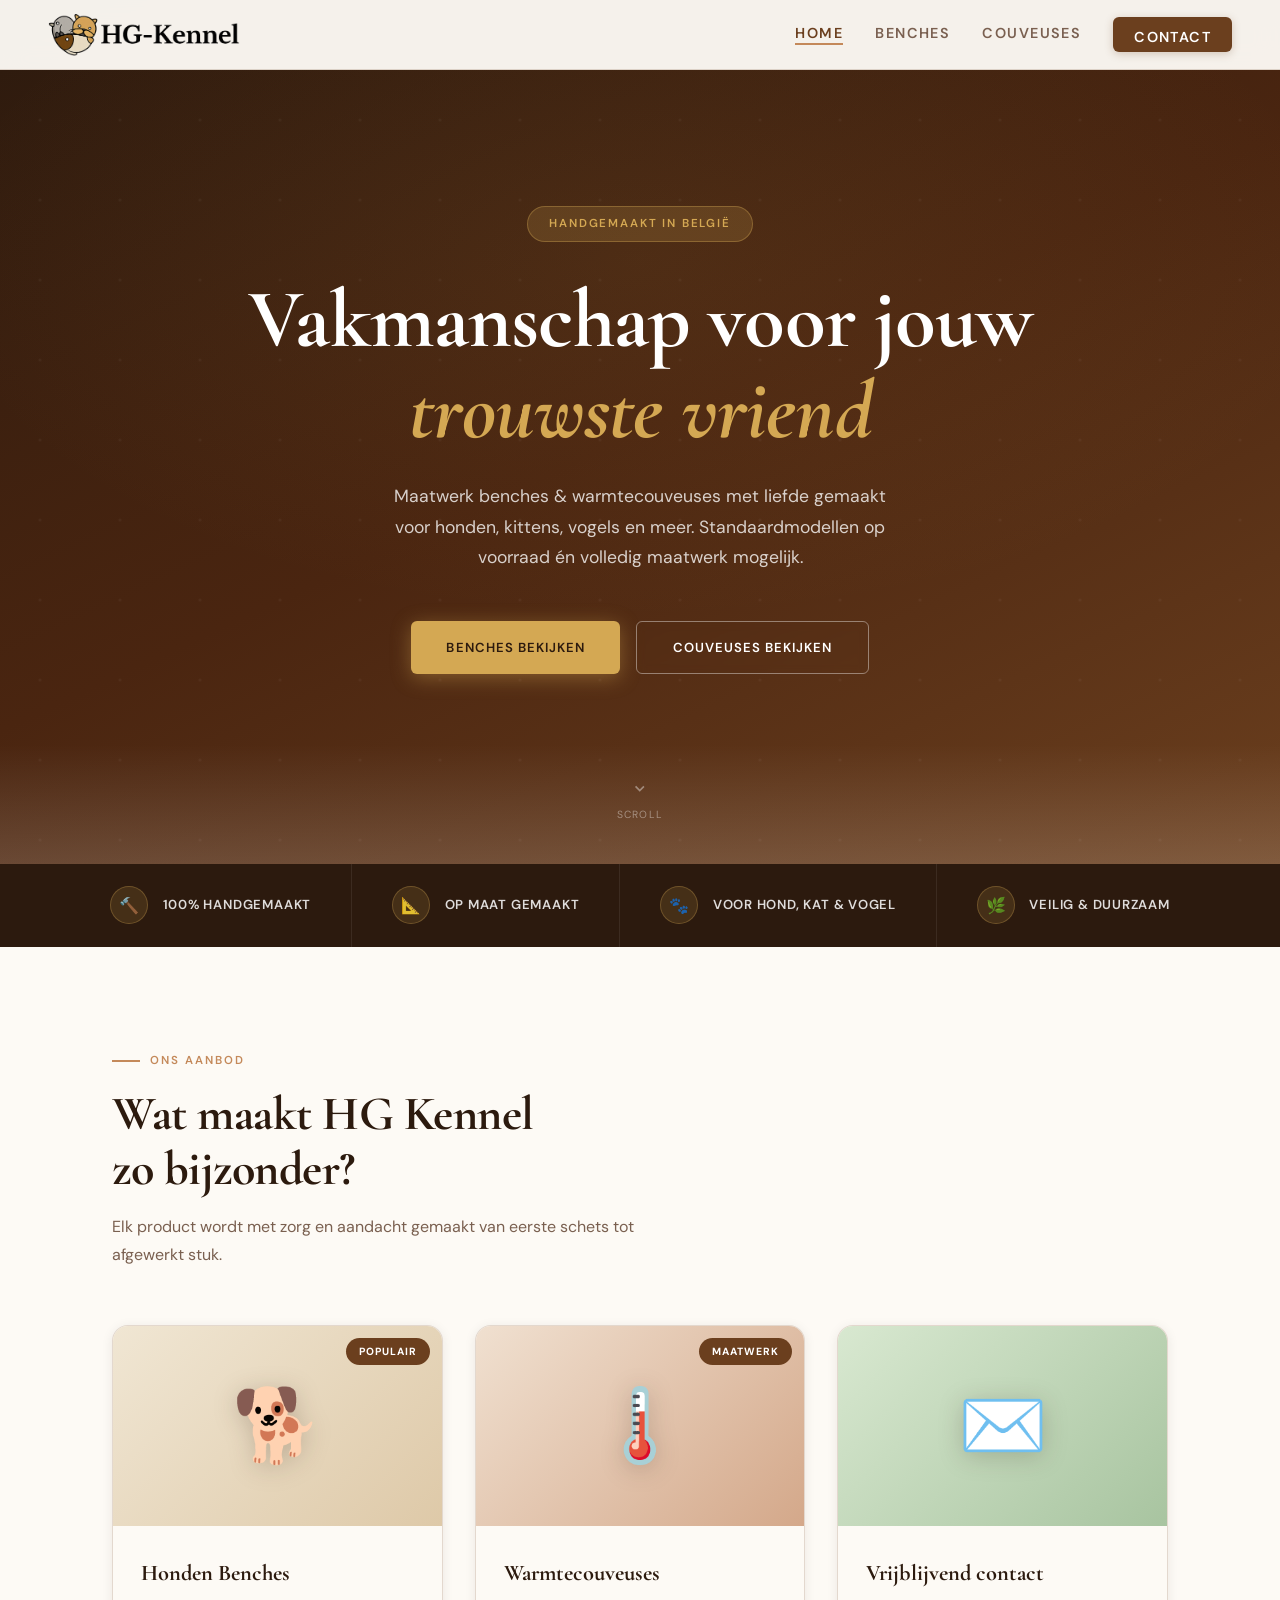
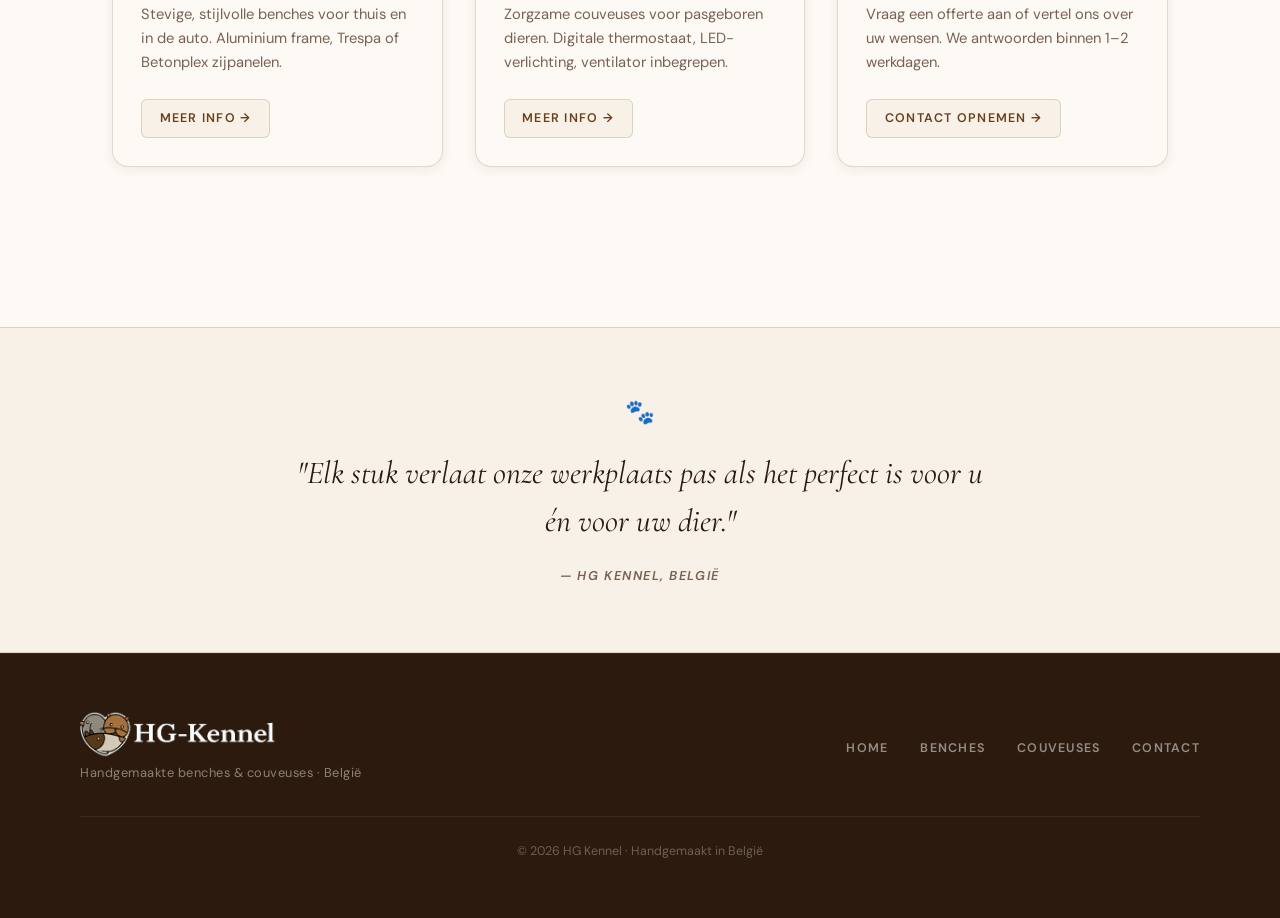
==== commit 8d42acb5: "fotos toegevoegd" ====
--- a/index.html
+++ b/index.html
@@ -6,12 +6,13 @@
 <title>HG Kennel – Handgemaakte Benches & Couveuses</title>
 <link href="https://fonts.googleapis.com/css2?family=Cormorant+Garamond:ital,wght@0,400;0,600;0,700;1,400;1,600&family=DM+Sans:wght@300;400;500;600&display=swap" rel="stylesheet">
 <link rel="stylesheet" href="css/style.css">
+<link rel="icon" type="image/png" href="images/logo/Hg-Kennel-Logo-favicon.png">
 </head>
 <body>
 
 <nav id="main-nav">
-  <a class="nav-logo" href="index.html">
-    <span class="nav-logo-paw">🐾</span>HG <span>Kennel</span>
+  <a class="nav-logo" href="index.html" aria-label="HG Kennel home">
+    <img src="images/logo/Hg-Kennel-Logo.png" alt="HG Kennel logo">
   </a>
   <ul class="nav-links">
     <li><a href="index.html" class="active">Home</a></li>
@@ -103,7 +104,9 @@
 <footer>
   <div class="footer-inner">
     <div>
-      <div class="footer-brand">🐾 HG <span>Kennel</span></div>
+      <div class="footer-brand">
+        <img src="images/logo/Hg-Kennel-Logo-wit.png" alt="HG Kennel wit logo">
+      </div>
       <div class="footer-tagline">Handgemaakte benches & couveuses · België</div>
     </div>
     <ul class="footer-links">
@@ -113,7 +116,7 @@
       <li><a href="contact.html">Contact</a></li>
     </ul>
   </div>
-  <p class="footer-copy">© 2026 HG Kennel · Handgemaakt in België met 🐾</p>
+  <p class="footer-copy">© 2026 HG Kennel · Handgemaakt in België</p>
 </footer>
 
 <script src="js/main.js"></script>
--- a/css/style.css
+++ b/css/style.css
@@ -61,13 +61,20 @@
   color: var(--brown-dark); letter-spacing: 0.04em;
   text-decoration: none; display: flex; align-items: center; gap: 0.5rem;
 }
+.nav-logo img {
+  display: block;
+  height: 42px;
+  width: auto;
+}
 .nav-logo span { color: var(--brown-light); }
 .nav-logo-paw { font-size: 1.1rem; }
-.nav-links { display: flex; gap: 2rem; list-style: none; }
+.nav-links { display: flex; align-items: center; gap: 2rem; list-style: none; }
+.nav-links li { display: flex; align-items: center; }
 .nav-links a {
-  font-size: 0.82rem; font-weight: 600; letter-spacing: 0.1em;
+  font-size: 0.9rem; font-weight: 600; letter-spacing: 0.1em;
   text-transform: uppercase; color: var(--text-muted);
-  text-decoration: none; transition: color 0.2s; position: relative; padding-bottom: 2px;
+  text-decoration: none; transition: color 0.2s; position: relative;
+  padding-bottom: 2px; line-height: 1; display: inline-flex; align-items: center;
 }
 .nav-links a::after {
   content: ''; position: absolute; bottom: -2px; left: 0; right: 0;
@@ -79,6 +86,11 @@
 .nav-cta {
   background: var(--brown-mid) !important; color: #fff !important;
   padding: 0.5rem 1.3rem; border-radius: 6px;
+  display: inline-flex;
+  align-items: center;
+  justify-content: center;
+  line-height: 1;
+  height: 2.2rem;
   transition: background 0.2s, box-shadow 0.2s;
   box-shadow: 0 2px 8px rgba(107,63,30,0.25);
 }
@@ -288,21 +300,59 @@
   background: var(--cream); aspect-ratio: 1;
   display: flex; align-items: center; justify-content: center;
   border: 1px solid var(--border); position: relative;
-  font-size: 0.8rem; color: var(--text-muted);
-  font-weight: 500; letter-spacing: 0.04em;
+  cursor: pointer;
   transition: transform 0.3s, box-shadow 0.3s;
 }
 .gallery-item:hover { transform: scale(1.02); box-shadow: var(--shadow-md); }
-.gallery-item::before {
-  content: '📷';
-  position: absolute; top: 50%; left: 50%; transform: translate(-50%, -60%);
-  font-size: 2.5rem; opacity: 0.18;
-}
-.gallery-item span {
-  position: absolute; bottom: 0; left: 0; right: 0;
-  background: linear-gradient(transparent, rgba(44,26,14,0.6));
-  color: rgba(255,255,255,0.9); padding: 1.5rem 0.75rem 0.75rem;
-  font-size: 0.72rem; font-weight: 600; letter-spacing: 0.06em; text-transform: uppercase;
+.gallery-item img {
+  width: 100%;
+  height: 100%;
+  display: block;
+  object-fit: cover;
+}
+
+.lightbox {
+  position: fixed;
+  inset: 0;
+  z-index: 200;
+  display: none;
+  align-items: center;
+  justify-content: center;
+  background: rgba(18, 12, 8, 0.86);
+  padding: 1rem;
+}
+.lightbox.open { display: flex; }
+.lightbox-inner {
+  position: relative;
+  max-width: min(1100px, 96vw);
+  max-height: 92vh;
+  background: #fff;
+  border-radius: 18px;
+  overflow: hidden;
+  box-shadow: 0 18px 60px rgba(0, 0, 0, 0.35);
+}
+.lightbox-inner img {
+  display: block;
+  width: auto;
+  max-width: 100%;
+  max-height: 92vh;
+  object-fit: contain;
+}
+.lightbox-close {
+  position: absolute;
+  top: 0.75rem;
+  right: 0.75rem;
+  width: 2.25rem;
+  height: 2.25rem;
+  border: 0;
+  border-radius: 999px;
+  background: rgba(255,255,255,0.92);
+  color: var(--brown-dark);
+  font-size: 1.1rem;
+  cursor: pointer;
+  display: grid;
+  place-items: center;
+  box-shadow: 0 6px 18px rgba(0, 0, 0, 0.15);
 }
 .gallery-big { grid-column: span 2; aspect-ratio: 16/9; }
 
@@ -456,6 +506,13 @@
 .footer-brand {
   font-family: 'Cormorant Garamond', serif;
   font-size: 1.4rem; font-weight: 700; color: #fff;
+  display: flex;
+  align-items: center;
+}
+.footer-brand img {
+  display: block;
+  height: 48px;
+  width: auto;
 }
 .footer-brand span { color: var(--brown-light); }
 .footer-tagline {
@@ -478,17 +535,61 @@
   max-width: 1120px; margin-inline: auto;
 }
 
+@media (max-width: 980px) {
+  nav {
+    padding: 0.75rem 1rem;
+    height: auto;
+    flex-wrap: wrap;
+    gap: 0.75rem;
+  }
+  .nav-links {
+    width: 100%;
+    justify-content: center;
+    flex-wrap: wrap;
+    gap: 0.9rem 1rem;
+  }
+  .hero { padding-top: 7.5rem; }
+  .section { padding: 4.5rem 1rem; }
+  .product-grid { grid-template-columns: repeat(2, minmax(0, 1fr)); }
+  .gallery { grid-template-columns: repeat(2, minmax(0, 1fr)); }
+  .gallery-big { grid-column: span 2; aspect-ratio: 16 / 9; }
+}
+
 @media (max-width: 700px) {
-  nav { padding: 0 1.25rem; }
-  .nav-links { gap: 0.75rem; }
-  .usp-item { padding: 1rem 1.25rem; font-size: 0.75rem; }
-  .specs-grid { grid-template-columns: 1fr; }
-  .form-grid { grid-template-columns: 1fr; }
-  .form-group.full { grid-column: span 1; }
-  .gallery { grid-template-columns: repeat(2, 1fr); }
-  .gallery-big { grid-column: span 2; }
-  .form-wrap { padding: 1.75rem; }
-  .highlight-box { flex-direction: column; text-align: center; }
-  .footer-inner { flex-direction: column; text-align: center; }
-  .footer-links { justify-content: center; }
-}
+  nav { padding: 0.75rem 1rem; }
+  .nav-logo img { height: 36px; }
+  .nav-links { gap: 0.45rem 0.8rem; }
+  .nav-links a { font-size: 0.72rem; }
+  .nav-cta { min-height: 2rem; padding: 0.45rem 0.9rem; }
+  .hero { min-height: auto; padding: 7rem 1rem 4rem; }
+  .hero h1 { font-size: clamp(2.2rem, 10vw, 3rem); }
+  .hero p { font-size: 1rem; margin-bottom: 2rem; }
+  .hero-btns { flex-direction: column; align-items: stretch; }
+  .btn { width: 100%; justify-content: center; }
+  .usp-item { flex-basis: 100%; border-right: none; border-bottom: 1px solid rgba(255,255,255,0.08); }
+  .usp-item:last-child { border-bottom: none; }
+  .product-grid { grid-template-columns: 1fr; }
+  .specs-grid, .form-grid { grid-template-columns: 1fr; }
+  .form-group.full, .gallery-big { grid-column: span 1; }
+  .gallery { grid-template-columns: 1fr; }
+  .gallery-item, .gallery-big { aspect-ratio: 1; }
+  .gallery-big { aspect-ratio: 4 / 3; }
+  .form-wrap { padding: 1.25rem; }
+  .highlight-box { flex-direction: column; text-align: center; padding: 1.5rem; }
+  .feature-item { padding: 1rem; }
+  .quote-strip { padding: 3rem 1rem; }
+  .footer-inner { flex-direction: column; text-align: center; align-items: center; }
+  .footer-links { justify-content: center; flex-wrap: wrap; gap: 0.75rem 1rem; }
+}
+
+@media (max-width: 480px) {
+  .section { padding: 3.75rem 0.9rem; }
+  .sub-hero { padding: 6.5rem 1rem 4rem; }
+  .sub-hero h1 { font-size: clamp(2rem, 9vw, 2.6rem); }
+  .hero-badge, .section-label { font-size: 0.68rem; letter-spacing: 0.12em; }
+  .card-body { padding: 1rem; }
+  .spec-card { padding: 1rem; }
+  .spec-row { flex-direction: column; gap: 0.25rem; }
+  .spec-val { text-align: left; max-width: none; }
+  .footer { padding: 2.5rem 1rem; }
+}
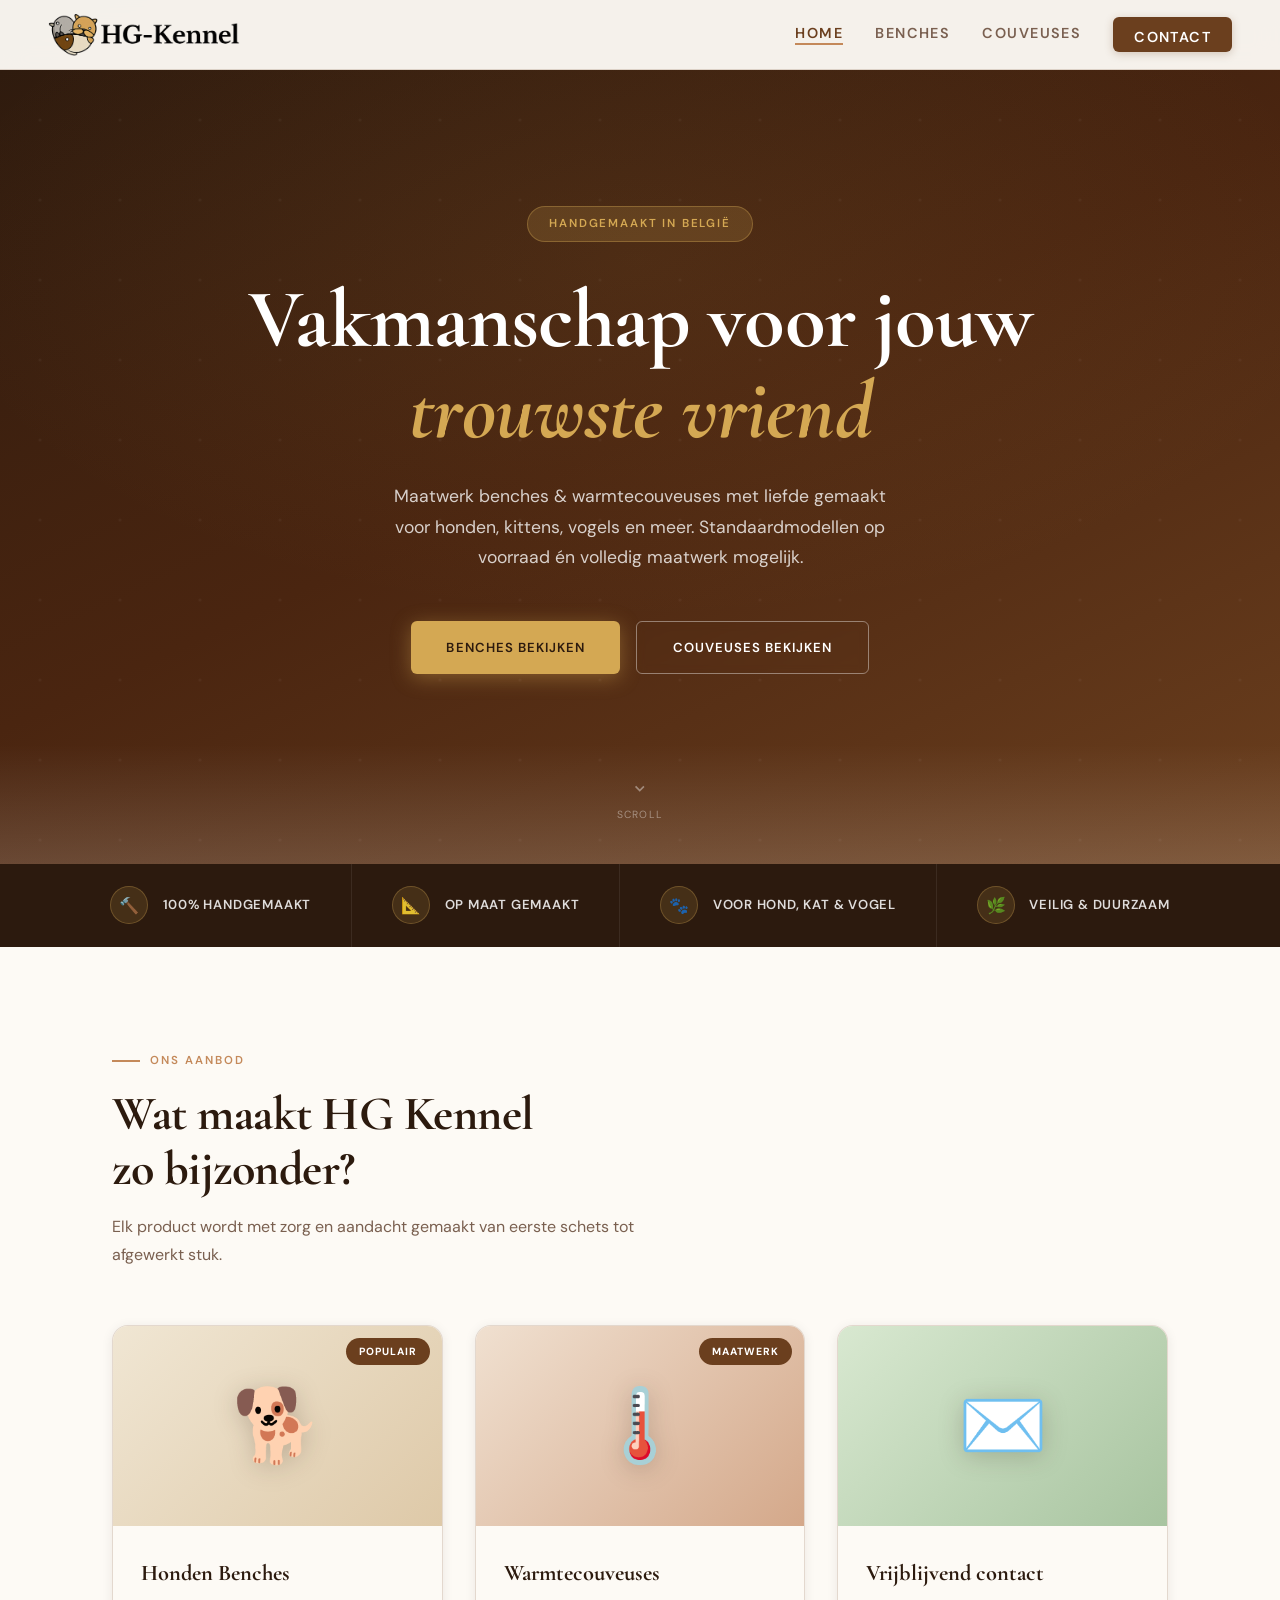
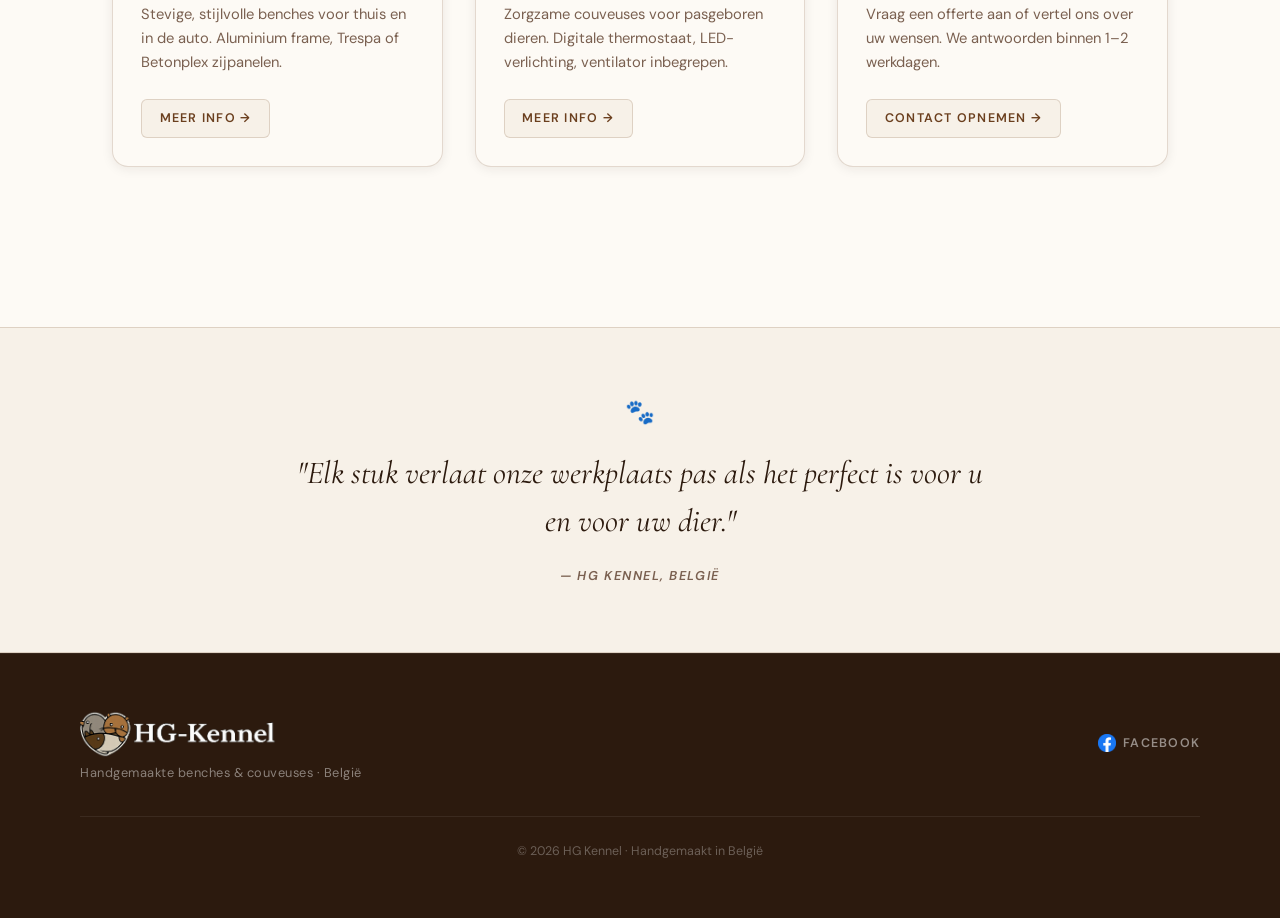
==== commit 7b6b8451: "footer" ====
--- a/index.html
+++ b/index.html
@@ -97,7 +97,7 @@
 
 <div class="quote-strip">
   <span class="quote-paw">🐾</span>
-  <blockquote>"Elk stuk verlaat onze werkplaats pas als het perfect is voor u én voor uw dier."</blockquote>
+  <blockquote>"Elk stuk verlaat onze werkplaats pas als het perfect is voor u en voor uw dier."</blockquote>
   <cite>— HG Kennel, België</cite>
 </div>
 
@@ -110,10 +110,7 @@
       <div class="footer-tagline">Handgemaakte benches & couveuses · België</div>
     </div>
     <ul class="footer-links">
-      <li><a href="index.html">Home</a></li>
-      <li><a href="benches.html">Benches</a></li>
-      <li><a href="couveuses.html">Couveuses</a></li>
-      <li><a href="contact.html">Contact</a></li>
+      <li><a href="https://www.facebook.com/p/HG-Kennel-100057418870593/" target="_blank" rel="noopener noreferrer" class="footer-social-link"><img src="images/logo/facebook.png" alt="Facebook" class="footer-social-icon"> Facebook</a></li>
     </ul>
   </div>
   <p class="footer-copy">© 2026 HG Kennel · Handgemaakt in België</p>
--- a/css/style.css
+++ b/css/style.css
@@ -526,6 +526,20 @@
   font-size: 0.78rem; font-weight: 600; letter-spacing: 0.1em;
   text-transform: uppercase; color: rgba(255,255,255,0.5); text-decoration: none;
   transition: color 0.2s;
+}
+.footer-social-link {
+  display: inline-flex;
+  align-items: center;
+  gap: 0.45rem;
+}
+.footer-social-icon {
+  width: 18px;
+  height: 18px;
+  display: block;
+  filter: none;
+  opacity: 1;
+  border-radius: 0;
+  background: transparent;
 }
 .footer-links a:hover { color: var(--gold); }
 .footer-copy {
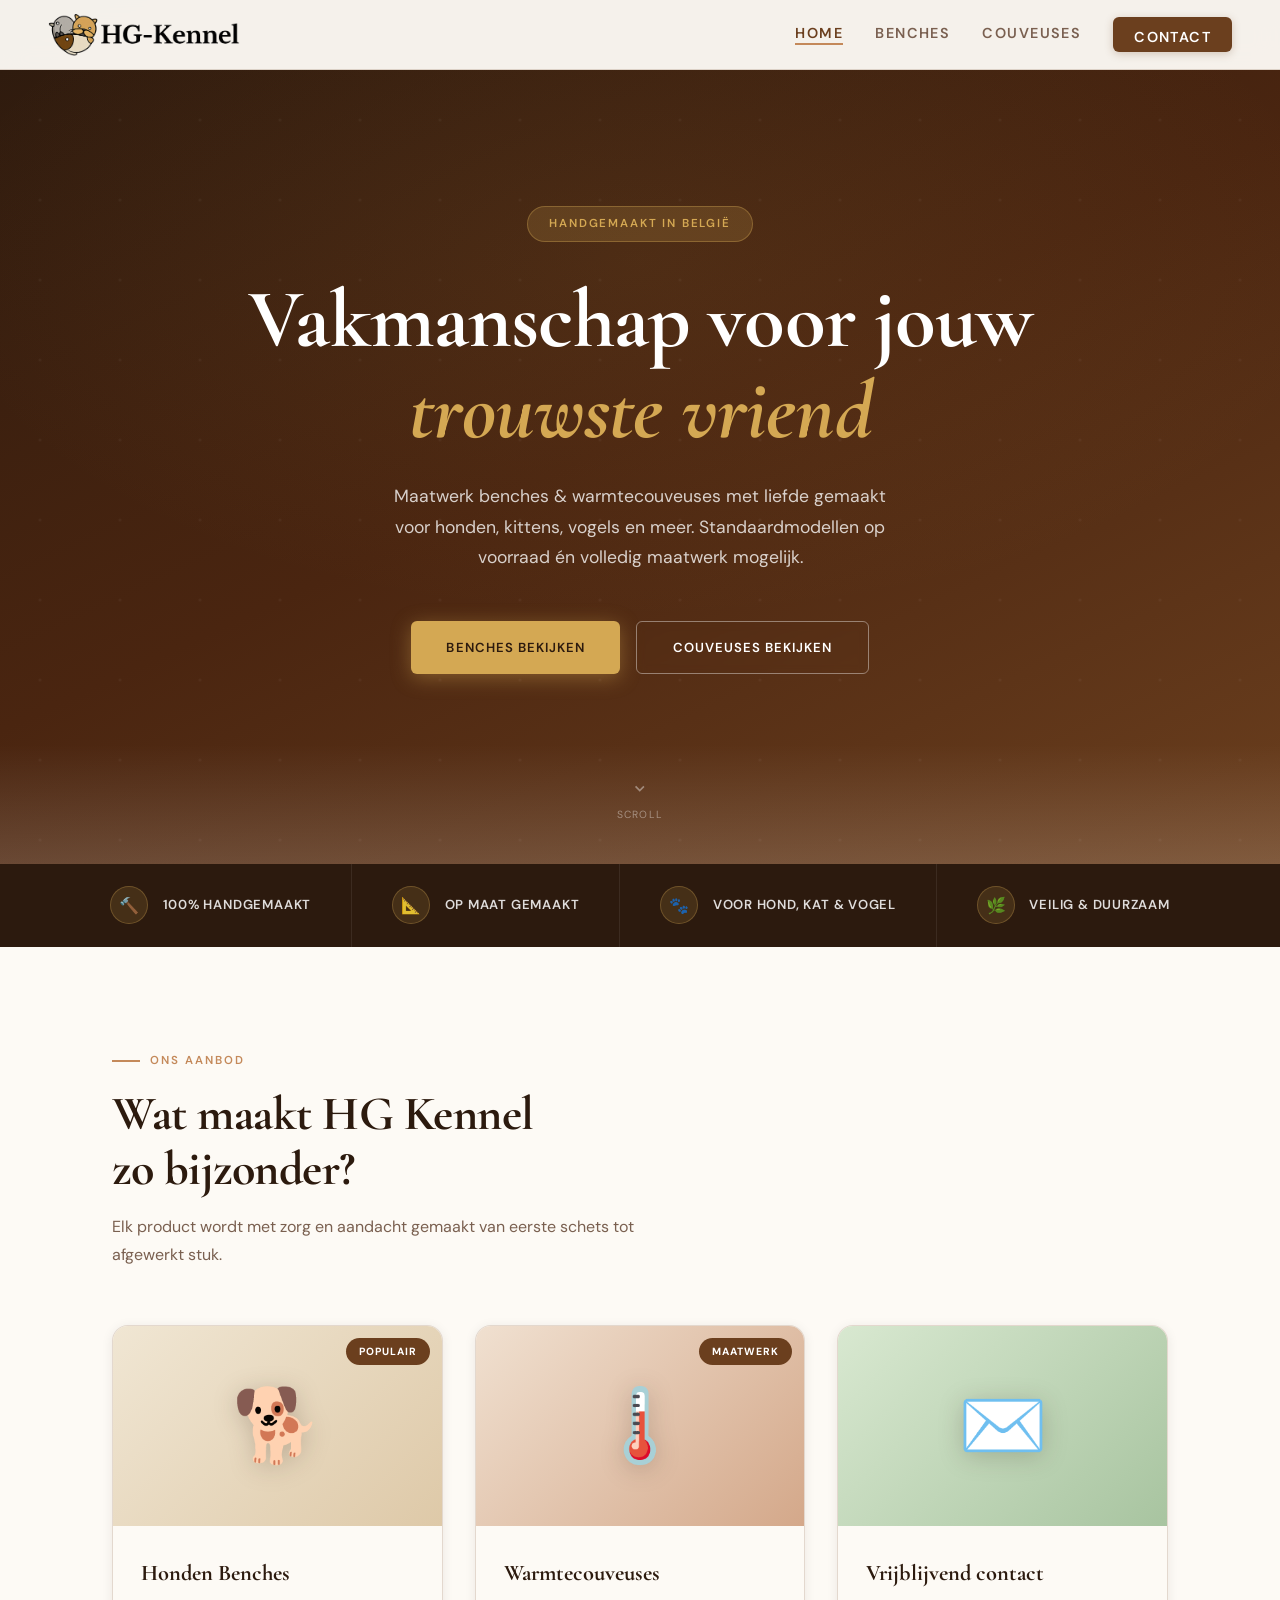
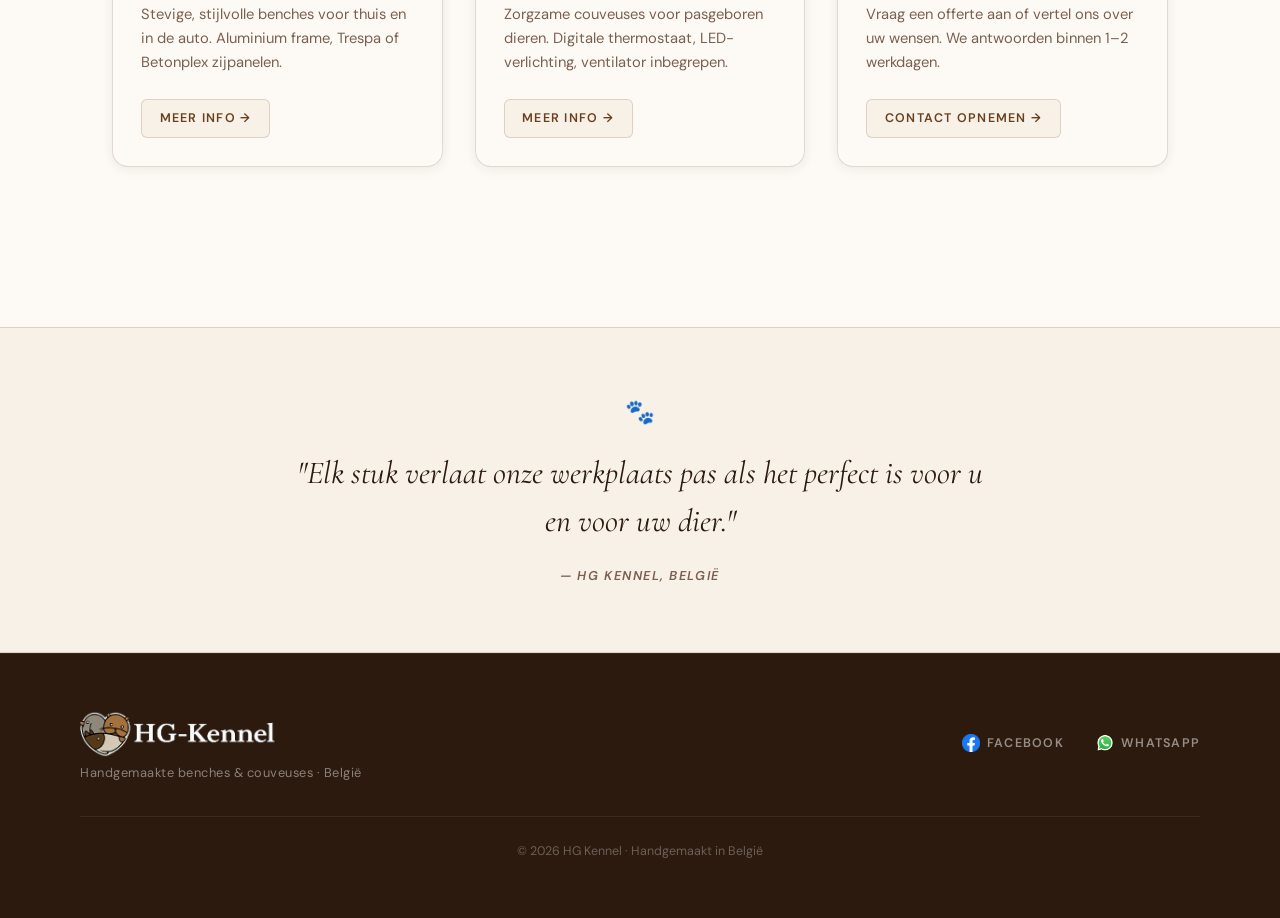
==== commit 2afcc855: "..." ====
--- a/index.html
+++ b/index.html
@@ -111,6 +111,7 @@
     </div>
     <ul class="footer-links">
       <li><a href="https://www.facebook.com/p/HG-Kennel-100057418870593/" target="_blank" rel="noopener noreferrer" class="footer-social-link"><img src="images/logo/facebook.png" alt="Facebook" class="footer-social-icon"> Facebook</a></li>
+      <li><a href="https://wa.me/32494618224" target="_blank" rel="noopener noreferrer" class="footer-social-link"><img src="images/logo/whatsapp.png" alt="WhatsApp" class="footer-social-icon"> WhatsApp</a></li>
     </ul>
   </div>
   <p class="footer-copy">© 2026 HG Kennel · Handgemaakt in België</p>
--- a/css/style.css
+++ b/css/style.css
@@ -399,6 +399,11 @@
   font-size: 0.73rem; font-weight: 600; letter-spacing: 0.1em;
   text-transform: uppercase; color: var(--text-muted);
 }
+.required-star {
+  color: #b5473a;
+  font-weight: 700;
+  margin-left: 0.15rem;
+}
 .form-group input, .form-group select, .form-group textarea {
   background: var(--warm-white); border: 1.5px solid var(--border);
   border-radius: 8px; padding: 0.8rem 1.1rem;
@@ -425,6 +430,17 @@
   transform: translateY(-2px);
   box-shadow: 0 8px 24px rgba(44,26,14,0.3);
 }
+.form-error {
+  display: none;
+  margin-top: 1rem;
+  color: #9b1c1c;
+  background: #fff5f5;
+  border: 1px solid #f0b4b4;
+  border-radius: 10px;
+  padding: 0.85rem 1rem;
+  font-size: 0.9rem;
+}
+.form-error.show { display: block; }
 .form-success {
   display: none; background: #EAF3E0; border: 1px solid #7BAD5B;
   color: #2E5B1A; border-radius: 10px; padding: 1.1rem 1.5rem;
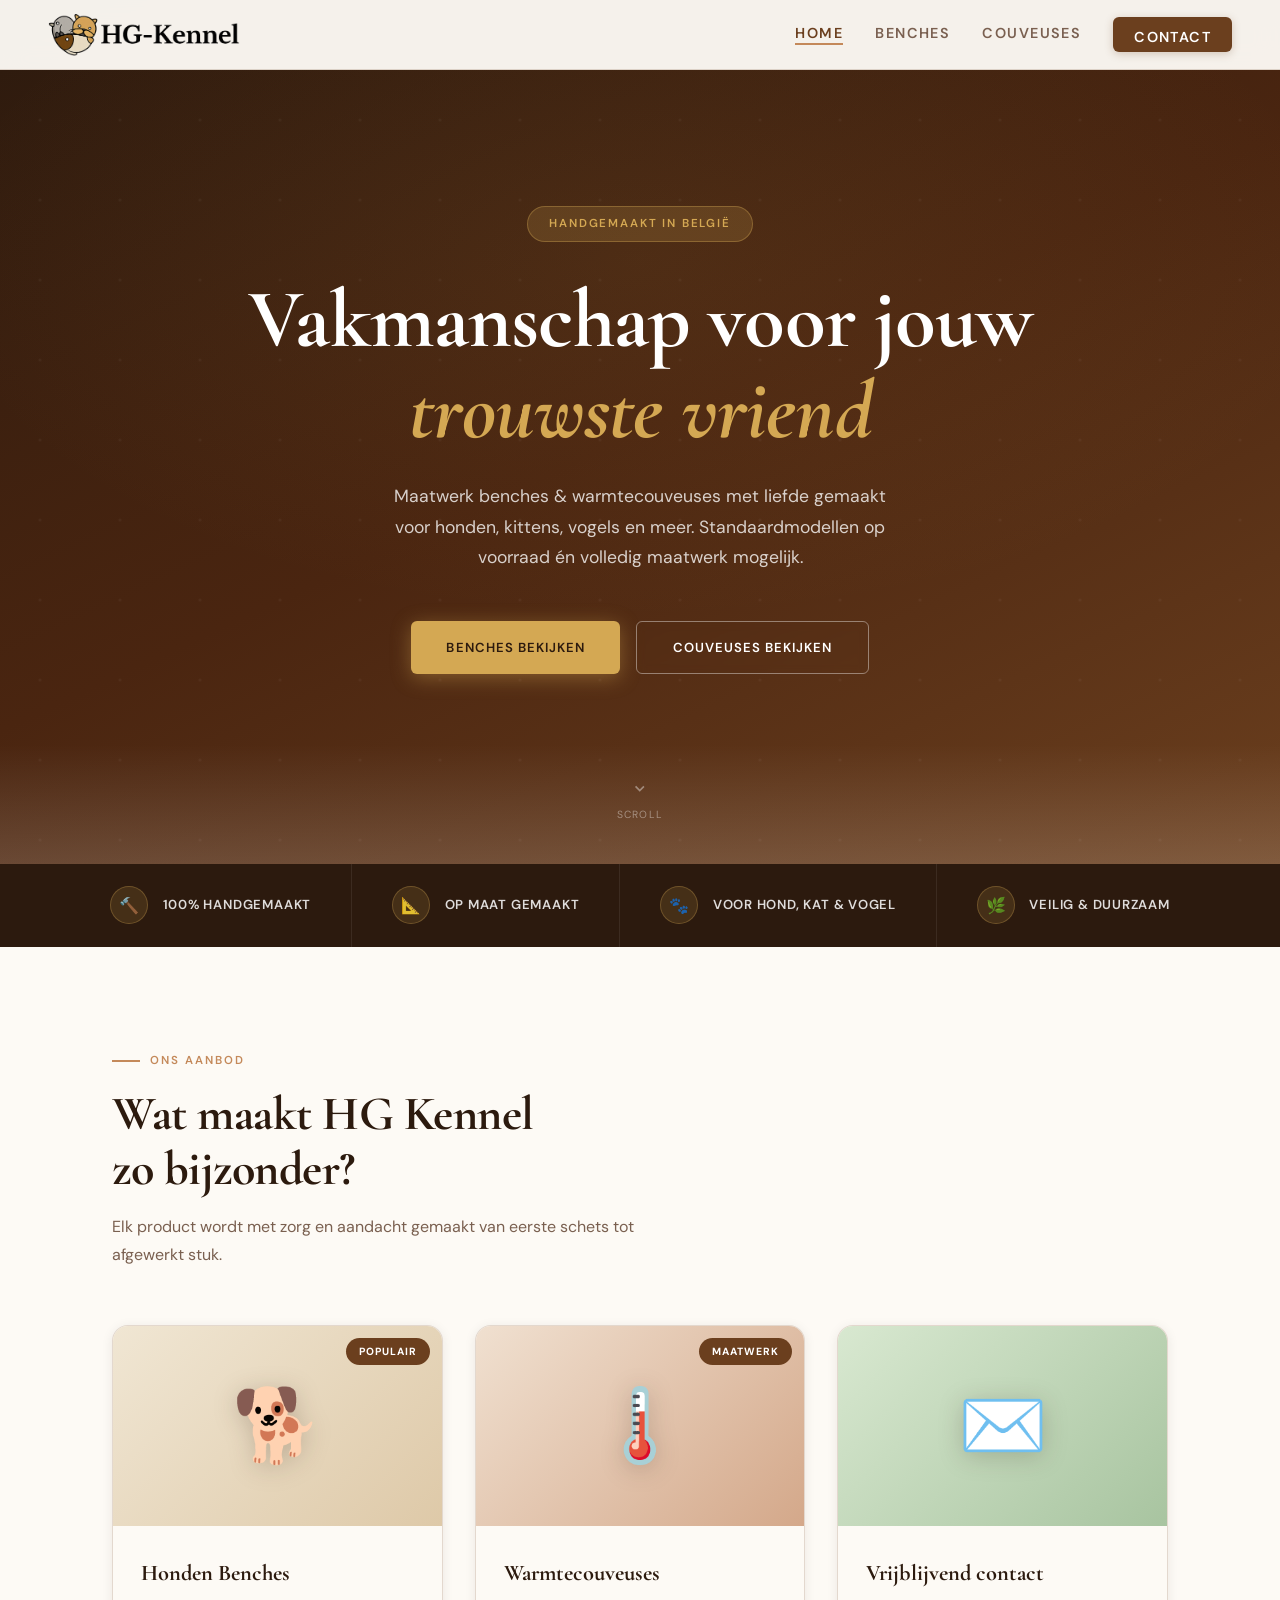
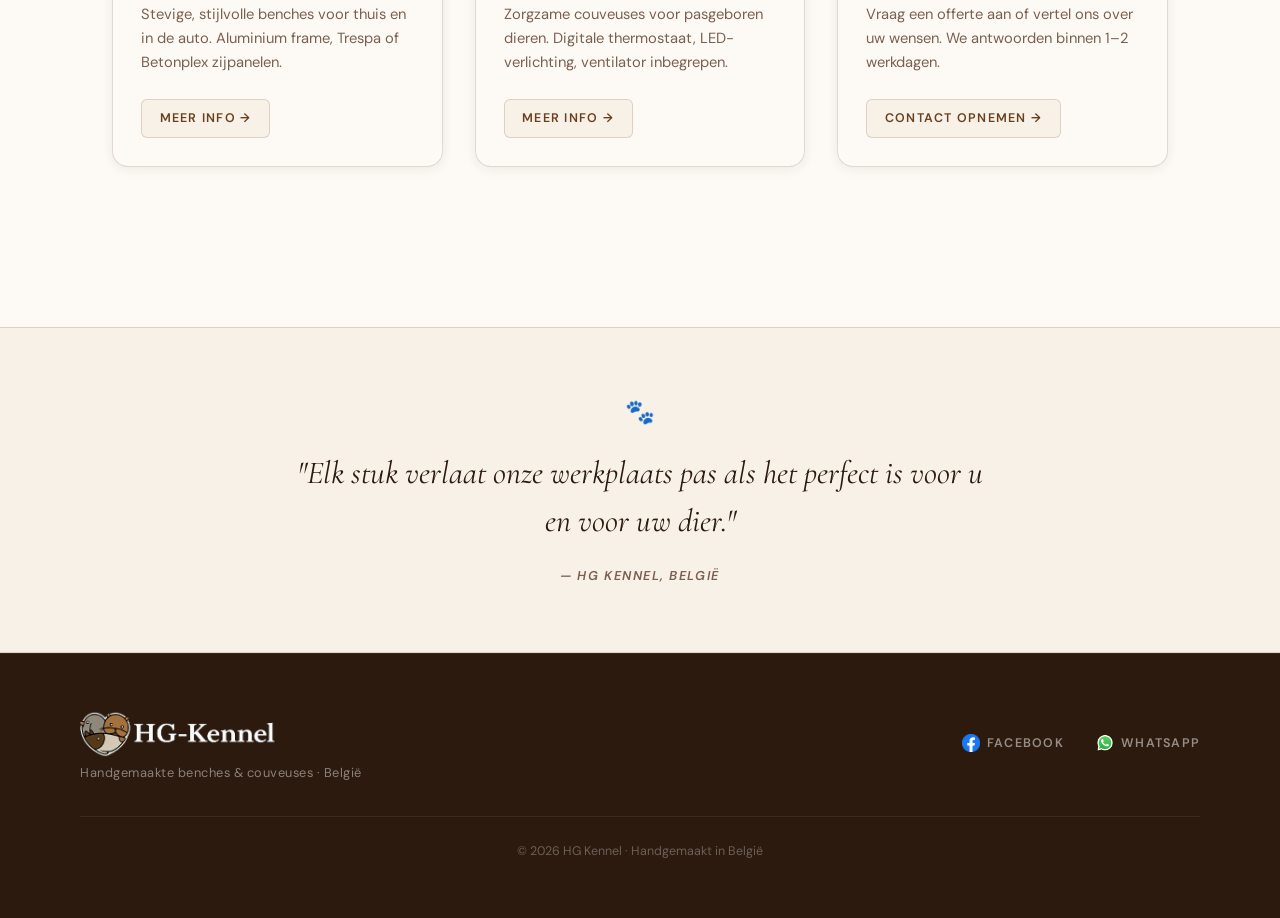
==== commit d6369701: "google" ====
--- a/index.html
+++ b/index.html
@@ -7,6 +7,17 @@
 <link href="https://fonts.googleapis.com/css2?family=Cormorant+Garamond:ital,wght@0,400;0,600;0,700;1,400;1,600&family=DM+Sans:wght@300;400;500;600&display=swap" rel="stylesheet">
 <link rel="stylesheet" href="css/style.css">
 <link rel="icon" type="image/png" href="images/logo/Hg-Kennel-Logo-favicon.png">
+
+<!-- Google tag (gtag.js) -->
+<script async src="https://www.googletagmanager.com/gtag/js?id=G-J53V08YBM9"></script>
+<script>
+  window.dataLayer = window.dataLayer || [];
+  function gtag(){dataLayer.push(arguments);}
+  gtag('js', new Date());
+
+  gtag('config', 'G-J53V08YBM9');
+</script>
+
 </head>
 <body>
 
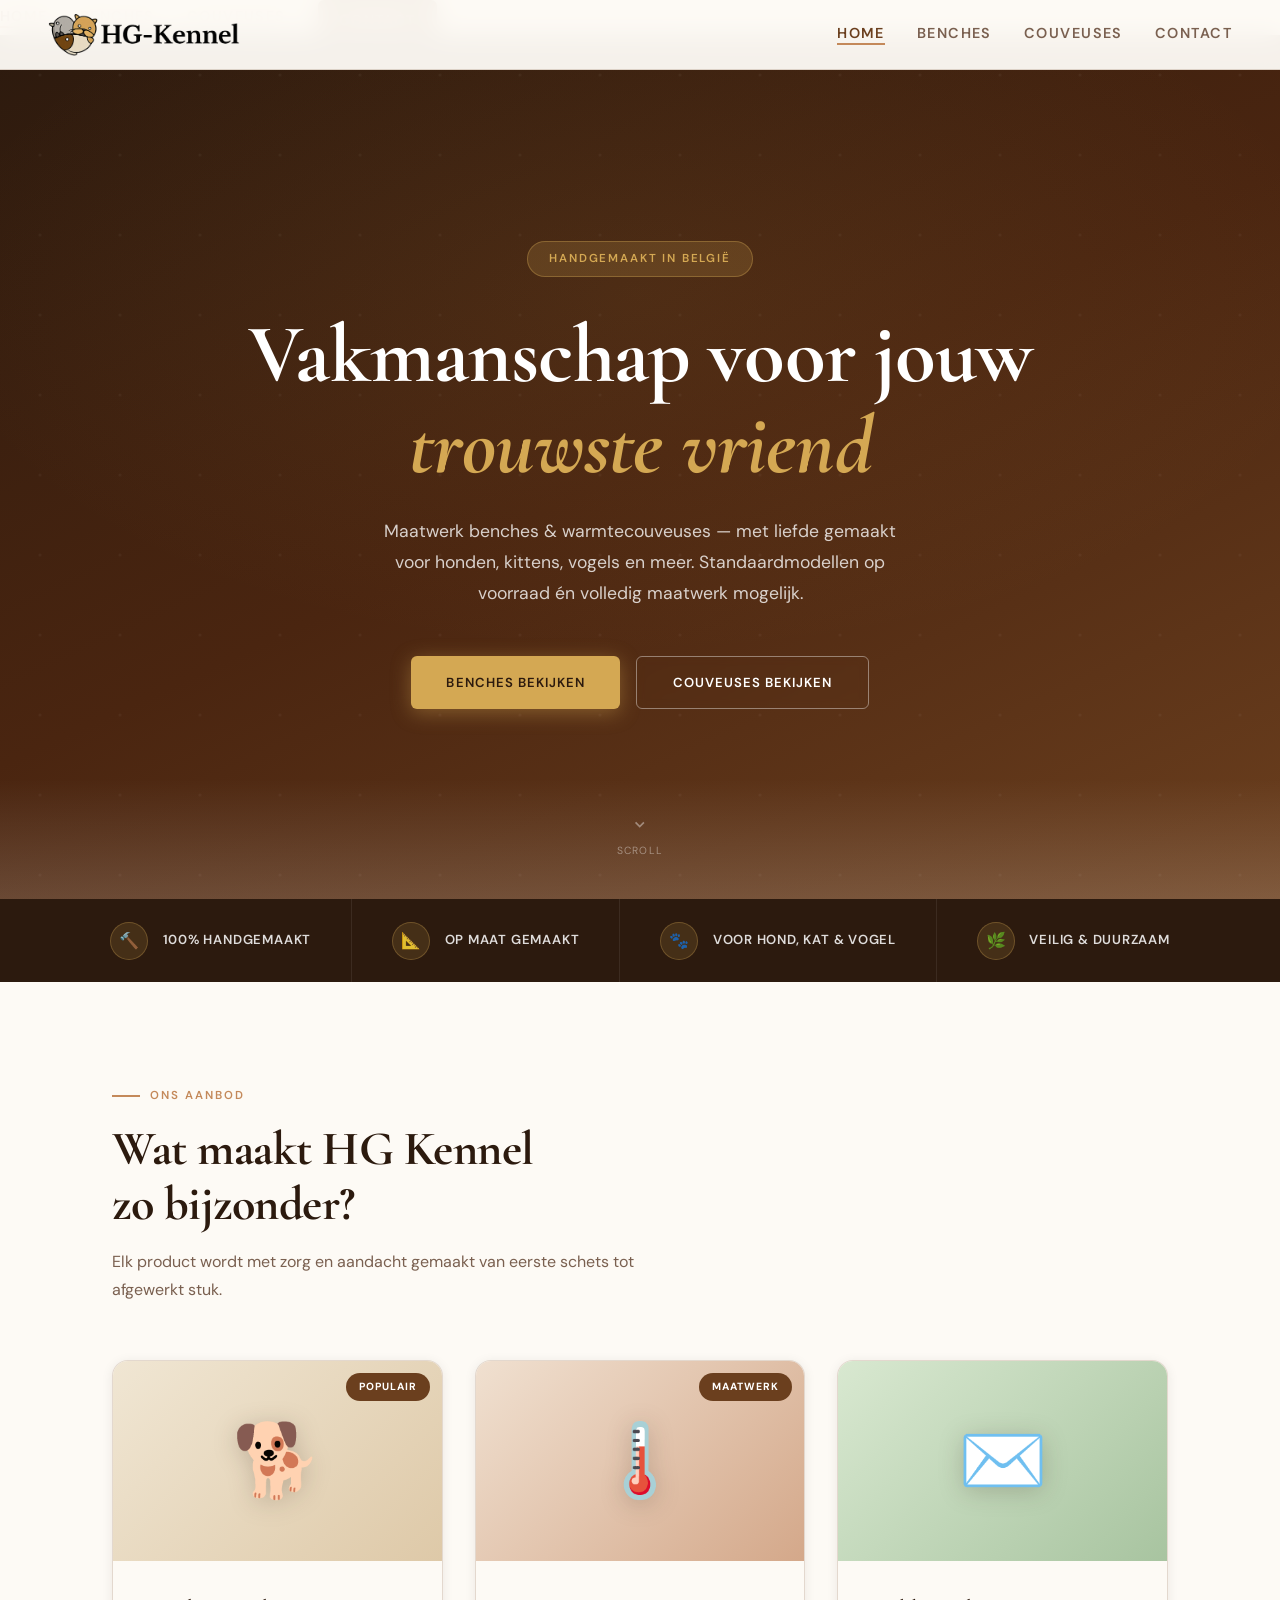
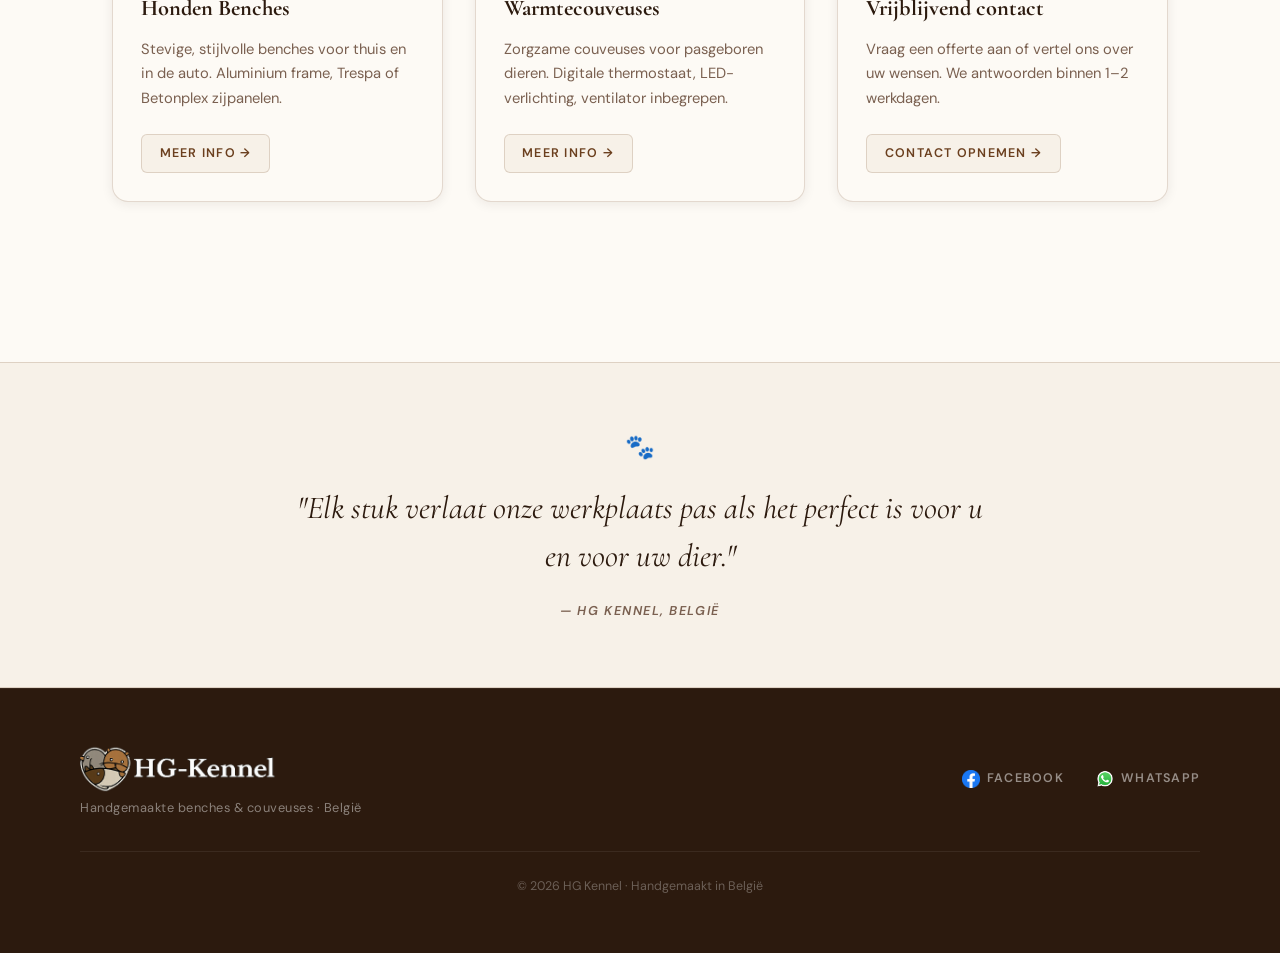
==== commit 422afe97: "Merge branch 'main' of https://github.com/AnoukD05/Hg-Kennel" ====
--- a/index.html
+++ b/index.html
@@ -29,19 +29,26 @@
     <li><a href="index.html" class="active">Home</a></li>
     <li><a href="benches.html">Benches</a></li>
     <li><a href="couveuses.html">Couveuses</a></li>
+    <li><a href="contact.html">Contact</a></li>
+  </ul>
+</nav>
+  <ul class="nav-links">
+    <li><a href="index.html" class="active">Home</a></li>
+    <li><a href="benches.html">Benches</a></li>
+    <li><a href="couveuses.html">Couveuses</a></li>
     <li><a href="contact.html" class="nav-cta">Contact</a></li>
   </ul>
 </nav>
 
 <section class="hero">
   <div class="hero-inner">
-    <span class="hero-badge">Handgemaakt in België</span>
+<span class="hero-badge">Handgemaakt in België</span>
     <h1>
       Vakmanschap voor jouw
       <em>trouwste vriend</em>
     </h1>
-    <p>
-      Maatwerk benches & warmtecouveuses met liefde gemaakt voor honden, kittens, vogels en meer. Standaardmodellen op voorraad én volledig maatwerk mogelijk.
+<p>
+      Maatwerk benches & warmtecouveuses — met liefde gemaakt voor honden, kittens, vogels en meer. Standaardmodellen op voorraad én volledig maatwerk mogelijk.
     </p>
     <div class="hero-btns">
       <a href="benches.html" class="btn btn-primary">Benches bekijken</a>
@@ -55,7 +62,7 @@
 </section>
 
 <div class="usp-strip">
-  <div class="usp-item"><div class="usp-icon">🔨</div>100% handgemaakt</div>
+<div class="usp-item"><div class="usp-icon">🔨</div>100% handgemaakt</div>
   <div class="usp-item"><div class="usp-icon">📐</div>Op maat gemaakt</div>
   <div class="usp-item"><div class="usp-icon">🐾</div>Voor hond, kat & vogel</div>
   <div class="usp-item"><div class="usp-icon">🌿</div>Veilig & duurzaam</div>
--- a/css/style.css
+++ b/css/style.css
@@ -1,625 +1,626 @@
-*, *::before, *::after { box-sizing: border-box; margin: 0; padding: 0; }
-
-@import url('https://fonts.googleapis.com/css2?family=Cormorant+Garamond:ital,wght@0,400;0,600;0,700;1,400;1,600&family=DM+Sans:wght@300;400;500;600&display=swap');
-
-:root {
-  --brown-dark:  #2C1A0E;
-  --brown-mid:   #6B3F1E;
-  --brown-light: #C4895A;
-  --gold:        #D4A853;
-  --cream:       #F7F1E8;
-  --warm-white:  #FDFAF5;
-  --accent:      #8B5E3C;
-  --green:       #3D5C38;
-  --text:        #1E140A;
-  --text-muted:  #7A6050;
-  --border:      rgba(107,63,30,0.18);
-  --shadow-sm:   0 2px 12px rgba(44,26,14,0.08);
-  --shadow-md:   0 8px 32px rgba(44,26,14,0.14);
-  --shadow-lg:   0 20px 60px rgba(44,26,14,0.18);
-}
-
-html { scroll-behavior: smooth; font-size: 16px; }
-
-body {
-  font-family: 'DM Sans', sans-serif;
-  background: var(--warm-white);
-  color: var(--text);
-  line-height: 1.7;
-  overflow-x: hidden;
-}
-
-/* ── SCROLL ANIMATIONS ── */
-.reveal {
-  opacity: 0;
-  transform: translateY(28px);
-  transition: opacity 0.65s ease, transform 0.65s ease;
-}
-.reveal.visible {
-  opacity: 1;
-  transform: translateY(0);
-}
-.reveal-delay-1 { transition-delay: 0.1s; }
-.reveal-delay-2 { transition-delay: 0.2s; }
-.reveal-delay-3 { transition-delay: 0.3s; }
-.reveal-delay-4 { transition-delay: 0.4s; }
-
-/* ── NAV ── */
-nav {
-  position: fixed; top: 0; left: 0; right: 0; z-index: 100;
-  background: rgba(253,250,245,0.96);
-  backdrop-filter: blur(12px);
-  border-bottom: 1px solid var(--border);
-  display: flex; align-items: center; justify-content: space-between;
-  padding: 0 3rem; height: 70px;
-  transition: box-shadow 0.3s;
-}
-nav.scrolled { box-shadow: var(--shadow-sm); }
-.nav-logo {
-  font-family: 'Cormorant Garamond', serif;
-  font-size: 1.6rem; font-weight: 700;
-  color: var(--brown-dark); letter-spacing: 0.04em;
-  text-decoration: none; display: flex; align-items: center; gap: 0.5rem;
-}
-.nav-logo img {
-  display: block;
-  height: 42px;
-  width: auto;
-}
-.nav-logo span { color: var(--brown-light); }
-.nav-logo-paw { font-size: 1.1rem; }
-.nav-links { display: flex; align-items: center; gap: 2rem; list-style: none; }
-.nav-links li { display: flex; align-items: center; }
-.nav-links a {
-  font-size: 0.9rem; font-weight: 600; letter-spacing: 0.1em;
-  text-transform: uppercase; color: var(--text-muted);
-  text-decoration: none; transition: color 0.2s; position: relative;
-  padding-bottom: 2px; line-height: 1; display: inline-flex; align-items: center;
-}
-.nav-links a::after {
-  content: ''; position: absolute; bottom: -2px; left: 0; right: 0;
-  height: 1.5px; background: var(--brown-light);
-  transform: scaleX(0); transition: transform 0.25s;
-}
-.nav-links a:hover::after, .nav-links a.active::after { transform: scaleX(1); }
-.nav-links a:hover, .nav-links a.active { color: var(--brown-mid); }
-.nav-cta {
-  background: var(--brown-mid) !important; color: #fff !important;
-  padding: 0.5rem 1.3rem; border-radius: 6px;
-  display: inline-flex;
-  align-items: center;
-  justify-content: center;
-  line-height: 1;
-  height: 2.2rem;
-  transition: background 0.2s, box-shadow 0.2s;
-  box-shadow: 0 2px 8px rgba(107,63,30,0.25);
-}
-.nav-cta::after { display: none !important; }
-.nav-cta:hover { background: var(--brown-dark) !important; box-shadow: 0 4px 16px rgba(44,26,14,0.3) !important; }
-
-/* ── HERO ── */
-.hero {
-  min-height: 96vh;
-  display: grid; place-items: center;
-  background: linear-gradient(155deg, var(--brown-dark) 0%, #4A2510 50%, var(--brown-mid) 100%);
-  position: relative; overflow: hidden; text-align: center;
-  padding: 6rem 2rem 5rem;
-}
-.hero::before {
-  content: '';
-  position: absolute; inset: 0;
-  background:
-    radial-gradient(ellipse 80% 60% at 50% 30%, rgba(212,168,83,0.08) 0%, transparent 70%),
-    url("data:image/svg+xml,%3Csvg width='80' height='80' viewBox='0 0 80 80' xmlns='http://www.w3.org/2000/svg'%3E%3Cg fill='none'%3E%3Ccircle cx='40' cy='40' r='1.5' fill='%23ffffff' fill-opacity='0.04'/%3E%3C/g%3E%3C/svg%3E");
-}
-.hero::after {
-  content: '';
-  position: absolute; bottom: 0; left: 0; right: 0; height: 120px;
-  background: linear-gradient(to bottom, transparent, rgba(253,250,245,0.15));
-}
-.hero-inner { position: relative; z-index: 1; max-width: 800px; }
-.hero-badge {
-  display: inline-flex; align-items: center; gap: 0.5rem;
-  background: rgba(212,168,83,0.18);
-  color: var(--gold); font-size: 0.72rem; font-weight: 600;
-  letter-spacing: 0.16em; text-transform: uppercase;
-  padding: 0.45rem 1.3rem; border-radius: 100px;
-  border: 1px solid rgba(212,168,83,0.35); margin-bottom: 2rem;
-}
-.hero h1 {
-  font-family: 'Cormorant Garamond', serif;
-  font-size: clamp(2.8rem, 7vw, 5.2rem);
-  color: #fff; line-height: 1.1; margin-bottom: 1.5rem;
-  letter-spacing: -0.01em;
-}
-.hero h1 em {
-  font-style: italic; color: var(--gold);
-  display: block;
-}
-.hero p {
-  font-size: 1.1rem; color: rgba(255,255,255,0.78);
-  max-width: 520px; margin: 0 auto 3rem; line-height: 1.75;
-}
-.hero-btns { display: flex; gap: 1rem; justify-content: center; flex-wrap: wrap; }
-.btn {
-  display: inline-flex; align-items: center; gap: 0.5rem;
-  padding: 0.9rem 2.2rem;
-  font-family: 'DM Sans', sans-serif;
-  font-size: 0.82rem; font-weight: 600; letter-spacing: 0.08em;
-  text-transform: uppercase; text-decoration: none;
-  border-radius: 6px; cursor: pointer; border: none;
-  transition: transform 0.2s, box-shadow 0.2s, opacity 0.2s;
-}
-.btn:hover { transform: translateY(-3px); }
-.btn-primary {
-  background: var(--gold); color: var(--brown-dark);
-  box-shadow: 0 4px 20px rgba(212,168,83,0.4);
-}
-.btn-primary:hover { box-shadow: 0 8px 28px rgba(212,168,83,0.5); }
-.btn-outline {
-  background: transparent; color: #fff;
-  border: 1.5px solid rgba(255,255,255,0.4);
-  backdrop-filter: blur(4px);
-}
-.btn-outline:hover { background: rgba(255,255,255,0.08); border-color: rgba(255,255,255,0.7); }
-
-/* ── HERO SCROLL INDICATOR ── */
-.hero-scroll {
-  position: absolute; bottom: 2.5rem; left: 50%; transform: translateX(-50%);
-  z-index: 2; display: flex; flex-direction: column; align-items: center; gap: 0.5rem;
-  color: rgba(255,255,255,0.4); font-size: 0.65rem; letter-spacing: 0.12em; text-transform: uppercase;
-  animation: bounce 2.5s infinite;
-}
-.hero-scroll svg { width: 20px; height: 20px; }
-@keyframes bounce { 0%, 100% { transform: translateX(-50%) translateY(0); } 50% { transform: translateX(-50%) translateY(6px); } }
-
-/* ── USP STRIP ── */
-.usp-strip {
-  background: var(--brown-dark);
-  display: flex; justify-content: center; flex-wrap: wrap; gap: 0;
-}
-.usp-item {
-  display: flex; align-items: center; gap: 0.9rem;
-  padding: 1.4rem 2.5rem; border-right: 1px solid rgba(255,255,255,0.08);
-  font-size: 0.82rem; font-weight: 600; color: rgba(255,255,255,0.85);
-  letter-spacing: 0.06em; text-transform: uppercase;
-}
-.usp-item:last-child { border-right: none; }
-.usp-icon {
-  width: 38px; height: 38px; background: rgba(212,168,83,0.15);
-  border: 1px solid rgba(212,168,83,0.3);
-  border-radius: 50%; display: flex; align-items: center; justify-content: center;
-  flex-shrink: 0; font-size: 1rem;
-}
-
-/* ── SECTION ── */
-.section { padding: 6rem 2rem; max-width: 1120px; margin: 0 auto; }
-.section-label {
-  display: inline-flex; align-items: center; gap: 0.6rem;
-  color: var(--brown-light); font-size: 0.72rem; font-weight: 600;
-  letter-spacing: 0.18em; text-transform: uppercase; margin-bottom: 1rem;
-}
-.section-label::before {
-  content: ''; display: inline-block; width: 28px; height: 1.5px;
-  background: var(--brown-light);
-}
-.section-title {
-  font-family: 'Cormorant Garamond', serif;
-  font-size: clamp(1.9rem, 4vw, 3rem);
-  color: var(--brown-dark); line-height: 1.15; margin-bottom: 1rem;
-  letter-spacing: -0.01em;
-}
-.section-sub {
-  font-size: 1rem; color: var(--text-muted);
-  max-width: 580px; margin-bottom: 3.5rem; line-height: 1.75;
-}
-
-/* ── PRODUCT CARDS ── */
-.product-grid {
-  display: grid; grid-template-columns: repeat(auto-fit, minmax(300px, 1fr));
-  gap: 2rem; margin-bottom: 4rem;
-}
-.product-card {
-  background: var(--warm-white);
-  border: 1px solid var(--border); border-radius: 16px;
-  overflow: hidden; cursor: pointer;
-  transition: transform 0.3s, box-shadow 0.3s;
-  box-shadow: var(--shadow-sm);
-}
-.product-card:hover { transform: translateY(-8px); box-shadow: var(--shadow-lg); }
-.card-visual {
-  height: 200px;
-  display: flex; align-items: center; justify-content: center;
-  position: relative; overflow: hidden;
-}
-.card-visual-bench {
-  background: linear-gradient(135deg, #F0E6D3 0%, #DEC9A8 100%);
-}
-.card-visual-couveuse {
-  background: linear-gradient(135deg, #F0E0D0 0%, #D4A88A 100%);
-}
-.card-visual-contact {
-  background: linear-gradient(135deg, #D8E8D0 0%, #A8C4A0 100%);
-}
-.card-visual-icon {
-  font-size: 4.5rem; line-height: 1;
-  filter: drop-shadow(0 4px 12px rgba(44,26,14,0.2));
-  transition: transform 0.3s;
-}
-.product-card:hover .card-visual-icon { transform: scale(1.12) rotate(-3deg); }
-.card-tag {
-  position: absolute; top: 12px; right: 12px;
-  background: var(--brown-mid); color: #fff;
-  font-size: 0.65rem; font-weight: 700; letter-spacing: 0.1em;
-  text-transform: uppercase; padding: 0.3rem 0.8rem; border-radius: 100px;
-}
-.card-body { padding: 1.75rem; }
-.card-body h3 {
-  font-family: 'Cormorant Garamond', serif;
-  font-size: 1.4rem; font-weight: 700; color: var(--brown-dark); margin-bottom: 0.6rem;
-}
-.card-body p { font-size: 0.92rem; color: var(--text-muted); margin-bottom: 1.5rem; line-height: 1.65; }
-.card-link {
-  font-size: 0.78rem; font-weight: 600; letter-spacing: 0.1em;
-  text-transform: uppercase; color: var(--brown-mid); text-decoration: none;
-  display: inline-flex; align-items: center; gap: 0.5rem;
-  padding: 0.5rem 1.1rem;
-  background: var(--cream); border-radius: 6px;
-  border: 1px solid var(--border);
-  transition: background 0.2s, color 0.2s;
-}
-.card-link:hover { background: var(--brown-mid); color: #fff; }
-
-/* ── TESTIMONIAL / QUOTE STRIP ── */
-.quote-strip {
-  background: var(--cream);
-  border-top: 1px solid var(--border);
-  border-bottom: 1px solid var(--border);
-  padding: 4rem 2rem; text-align: center;
-}
-.quote-strip blockquote {
-  font-family: 'Cormorant Garamond', serif;
-  font-size: clamp(1.3rem, 3vw, 2rem); font-style: italic;
-  color: var(--brown-dark); max-width: 700px; margin: 0 auto 1rem;
-  line-height: 1.5;
-}
-.quote-strip cite {
-  font-size: 0.8rem; font-weight: 600; letter-spacing: 0.12em;
-  text-transform: uppercase; color: var(--text-muted);
-}
-.quote-paw { color: var(--brown-light); font-size: 1.5rem; margin-bottom: 1rem; display: block; }
-
-/* ── PHOTO GALLERY ── */
-.gallery {
-  display: grid;
-  grid-template-columns: repeat(3, 1fr);
-  gap: 1.25rem; margin-bottom: 3rem;
-}
-.gallery-item {
-  border-radius: 14px; overflow: hidden;
-  background: var(--cream); aspect-ratio: 1;
-  display: flex; align-items: center; justify-content: center;
-  border: 1px solid var(--border); position: relative;
-  cursor: pointer;
-  transition: transform 0.3s, box-shadow 0.3s;
-}
-.gallery-item:hover { transform: scale(1.02); box-shadow: var(--shadow-md); }
-.gallery-item img {
-  width: 100%;
-  height: 100%;
-  display: block;
-  object-fit: cover;
-}
-
-.lightbox {
-  position: fixed;
-  inset: 0;
-  z-index: 200;
-  display: none;
-  align-items: center;
-  justify-content: center;
-  background: rgba(18, 12, 8, 0.86);
-  padding: 1rem;
-}
-.lightbox.open { display: flex; }
-.lightbox-inner {
-  position: relative;
-  max-width: min(1100px, 96vw);
-  max-height: 92vh;
-  background: #fff;
-  border-radius: 18px;
-  overflow: hidden;
-  box-shadow: 0 18px 60px rgba(0, 0, 0, 0.35);
-}
-.lightbox-inner img {
-  display: block;
-  width: auto;
-  max-width: 100%;
-  max-height: 92vh;
-  object-fit: contain;
-}
-.lightbox-close {
-  position: absolute;
-  top: 0.75rem;
-  right: 0.75rem;
-  width: 2.25rem;
-  height: 2.25rem;
-  border: 0;
-  border-radius: 999px;
-  background: rgba(255,255,255,0.92);
-  color: var(--brown-dark);
-  font-size: 1.1rem;
-  cursor: pointer;
-  display: grid;
-  place-items: center;
-  box-shadow: 0 6px 18px rgba(0, 0, 0, 0.15);
-}
-.gallery-big { grid-column: span 2; aspect-ratio: 16/9; }
-
-/* ── SPECS TABLE ── */
-.specs-grid {
-  display: grid; grid-template-columns: 1fr 1fr; gap: 2rem; margin-bottom: 3rem;
-}
-.spec-card {
-  background: var(--cream); border-radius: 16px;
-  padding: 2rem; border: 1px solid var(--border);
-  box-shadow: var(--shadow-sm);
-}
-.spec-card h3 {
-  font-family: 'Cormorant Garamond', serif;
-  color: var(--brown-dark); font-size: 1.3rem; font-weight: 700;
-  margin-bottom: 1.5rem;
-  padding-bottom: 0.75rem; border-bottom: 2px solid var(--border);
-}
-.spec-row {
-  display: flex; justify-content: space-between; align-items: flex-start;
-  padding: 0.65rem 0; border-bottom: 1px solid rgba(107,63,30,0.08);
-  font-size: 0.9rem;
-}
-.spec-row:last-child { border-bottom: none; }
-.spec-key { color: var(--text-muted); }
-.spec-val { color: var(--brown-dark); font-weight: 600; text-align: right; max-width: 55%; }
-
-/* ── CONTACT FORM ── */
-.form-wrap {
-  background: var(--cream); border-radius: 20px;
-  border: 1px solid var(--border); padding: 3.5rem;
-  max-width: 700px;
-  box-shadow: var(--shadow-md);
-}
-.form-title {
-  font-family: 'Cormorant Garamond', serif;
-  font-size: 2rem; color: var(--brown-dark); margin-bottom: 0.5rem;
-}
-.form-sub { font-size: 0.9rem; color: var(--text-muted); margin-bottom: 2.5rem; line-height: 1.7; }
-.form-grid { display: grid; grid-template-columns: 1fr 1fr; gap: 1.25rem; }
-.form-group { display: flex; flex-direction: column; gap: 0.4rem; }
-.form-group.full { grid-column: span 2; }
-.form-group label {
-  font-size: 0.73rem; font-weight: 600; letter-spacing: 0.1em;
-  text-transform: uppercase; color: var(--text-muted);
-}
-.required-star {
-  color: #b5473a;
-  font-weight: 700;
-  margin-left: 0.15rem;
-}
-.form-group input, .form-group select, .form-group textarea {
-  background: var(--warm-white); border: 1.5px solid var(--border);
-  border-radius: 8px; padding: 0.8rem 1.1rem;
-  font-family: 'DM Sans', sans-serif; font-size: 0.95rem; color: var(--text);
-  outline: none; transition: border-color 0.2s, box-shadow 0.2s;
-  width: 100%;
-}
-.form-group input:focus, .form-group select:focus, .form-group textarea:focus {
-  border-color: var(--brown-light);
-  box-shadow: 0 0 0 3px rgba(196,137,90,0.12);
-}
-.form-group textarea { min-height: 130px; resize: vertical; }
-.form-submit {
-  margin-top: 1.75rem;
-  background: var(--brown-mid); color: #fff;
-  padding: 1rem 2.8rem; border: none; border-radius: 8px;
-  font-family: 'DM Sans', sans-serif; font-size: 0.85rem; font-weight: 600;
-  letter-spacing: 0.08em; text-transform: uppercase; cursor: pointer;
-  transition: background 0.2s, transform 0.15s, box-shadow 0.2s;
-  box-shadow: 0 4px 16px rgba(107,63,30,0.3);
-}
-.form-submit:hover {
-  background: var(--brown-dark);
-  transform: translateY(-2px);
-  box-shadow: 0 8px 24px rgba(44,26,14,0.3);
-}
-.form-error {
-  display: none;
-  margin-top: 1rem;
-  color: #9b1c1c;
-  background: #fff5f5;
-  border: 1px solid #f0b4b4;
-  border-radius: 10px;
-  padding: 0.85rem 1rem;
-  font-size: 0.9rem;
-}
-.form-error.show { display: block; }
-.form-success {
-  display: none; background: #EAF3E0; border: 1px solid #7BAD5B;
-  color: #2E5B1A; border-radius: 10px; padding: 1.1rem 1.5rem;
-  margin-top: 1.25rem; font-size: 0.9rem;
-}
-.form-success.show { display: block; }
-
-/* ── PAGE-SPECIFIC HERO ── */
-.sub-hero {
-  background: linear-gradient(155deg, var(--brown-dark) 0%, #4A2510 60%, var(--brown-mid) 100%);
-  padding: 7rem 2rem 5rem; text-align: center; position: relative; overflow: hidden;
-}
-.sub-hero::before {
-  content: '';
-  position: absolute; inset: 0;
-  background: radial-gradient(ellipse 80% 60% at 50% 40%, rgba(212,168,83,0.07) 0%, transparent 70%);
-}
-.sub-hero .hero-badge { margin-bottom: 1.25rem; }
-.sub-hero h1 {
-  font-family: 'Cormorant Garamond', serif;
-  font-size: clamp(2.5rem, 6vw, 4rem); color: #fff;
-  line-height: 1.1; margin-bottom: 1.25rem; position: relative;
-}
-.sub-hero h1 em { font-style: italic; color: var(--gold); }
-.sub-hero p { color: rgba(255,255,255,0.72); max-width: 540px; margin: 0 auto; position: relative; }
-
-/* ── DIVIDER ── */
-.divider { border: none; border-top: 1px solid var(--border); margin: 0 0 3rem; }
-
-/* ── HIGHLIGHT BOX ── */
-.highlight-box {
-  background: linear-gradient(135deg, #2C1A0E 0%, #4A2510 100%);
-  color: #fff; border-radius: 20px; padding: 2.5rem 3rem;
-  display: flex; align-items: center; gap: 2.5rem; margin-bottom: 4rem;
-  flex-wrap: wrap; box-shadow: var(--shadow-md);
-  border: 1px solid rgba(212,168,83,0.15);
-}
-.highlight-box .hl-icon {
-  width: 72px; height: 72px;
-  background: rgba(212,168,83,0.15);
-  border: 1px solid rgba(212,168,83,0.3);
-  border-radius: 50%; display: flex; align-items: center; justify-content: center;
-  flex-shrink: 0; font-size: 2rem;
-}
-.highlight-box h2 {
-  font-family: 'Cormorant Garamond', serif;
-  font-size: 1.6rem; margin-bottom: 0.5rem;
-}
-.highlight-box p { color: rgba(255,255,255,0.72); font-size: 0.95rem; line-height: 1.7; }
-
-/* ── FEATURES LIST ── */
-.features-list { list-style: none; display: grid; gap: 1rem; margin-bottom: 3rem; }
-.feature-item {
-  display: flex; align-items: flex-start; gap: 1.25rem;
-  padding: 1.5rem; background: var(--cream);
-  border-radius: 12px; border: 1px solid var(--border);
-  transition: transform 0.2s, box-shadow 0.2s;
-}
-.feature-item:hover { transform: translateX(4px); box-shadow: var(--shadow-sm); }
-.feature-icon {
-  width: 44px; height: 44px; background: var(--brown-mid);
-  border-radius: 10px; display: flex; align-items: center;
-  justify-content: center; flex-shrink: 0; font-size: 1.25rem;
-}
-.feature-item strong { display: block; color: var(--brown-dark); margin-bottom: 0.3rem; font-size: 0.95rem; }
-.feature-item p { font-size: 0.88rem; color: var(--text-muted); margin: 0; line-height: 1.6; }
-
-/* ── FOOTER ── */
-footer {
-  background: var(--brown-dark);
-  padding: 3.5rem 2rem;
-  border-top: 1px solid rgba(255,255,255,0.06);
-}
-.footer-inner {
-  max-width: 1120px; margin: 0 auto;
-  display: flex; align-items: center; justify-content: space-between;
-  flex-wrap: wrap; gap: 1.5rem;
-}
-.footer-brand {
-  font-family: 'Cormorant Garamond', serif;
-  font-size: 1.4rem; font-weight: 700; color: #fff;
-  display: flex;
-  align-items: center;
-}
-.footer-brand img {
-  display: block;
-  height: 48px;
-  width: auto;
-}
-.footer-brand span { color: var(--brown-light); }
-.footer-tagline {
-  font-size: 0.8rem; color: rgba(255,255,255,0.45);
-  margin-top: 0.25rem; letter-spacing: 0.04em;
-}
-.footer-links {
-  display: flex; gap: 2rem; list-style: none;
-}
-.footer-links a {
-  font-size: 0.78rem; font-weight: 600; letter-spacing: 0.1em;
-  text-transform: uppercase; color: rgba(255,255,255,0.5); text-decoration: none;
-  transition: color 0.2s;
-}
-.footer-social-link {
-  display: inline-flex;
-  align-items: center;
-  gap: 0.45rem;
-}
-.footer-social-icon {
-  width: 18px;
-  height: 18px;
-  display: block;
-  filter: none;
-  opacity: 1;
-  border-radius: 0;
-  background: transparent;
-}
-.footer-links a:hover { color: var(--gold); }
-.footer-copy {
-  font-size: 0.78rem; color: rgba(255,255,255,0.3);
-  text-align: center; margin-top: 2rem; padding-top: 1.5rem;
-  border-top: 1px solid rgba(255,255,255,0.07);
-  max-width: 1120px; margin-inline: auto;
-}
-
-@media (max-width: 980px) {
-  nav {
-    padding: 0.75rem 1rem;
-    height: auto;
-    flex-wrap: wrap;
-    gap: 0.75rem;
-  }
-  .nav-links {
-    width: 100%;
-    justify-content: center;
-    flex-wrap: wrap;
-    gap: 0.9rem 1rem;
-  }
-  .hero { padding-top: 7.5rem; }
-  .section { padding: 4.5rem 1rem; }
-  .product-grid { grid-template-columns: repeat(2, minmax(0, 1fr)); }
-  .gallery { grid-template-columns: repeat(2, minmax(0, 1fr)); }
-  .gallery-big { grid-column: span 2; aspect-ratio: 16 / 9; }
-}
-
-@media (max-width: 700px) {
-  nav { padding: 0.75rem 1rem; }
-  .nav-logo img { height: 36px; }
-  .nav-links { gap: 0.45rem 0.8rem; }
-  .nav-links a { font-size: 0.72rem; }
-  .nav-cta { min-height: 2rem; padding: 0.45rem 0.9rem; }
-  .hero { min-height: auto; padding: 7rem 1rem 4rem; }
-  .hero h1 { font-size: clamp(2.2rem, 10vw, 3rem); }
-  .hero p { font-size: 1rem; margin-bottom: 2rem; }
-  .hero-btns { flex-direction: column; align-items: stretch; }
-  .btn { width: 100%; justify-content: center; }
-  .usp-item { flex-basis: 100%; border-right: none; border-bottom: 1px solid rgba(255,255,255,0.08); }
-  .usp-item:last-child { border-bottom: none; }
-  .product-grid { grid-template-columns: 1fr; }
-  .specs-grid, .form-grid { grid-template-columns: 1fr; }
-  .form-group.full, .gallery-big { grid-column: span 1; }
-  .gallery { grid-template-columns: 1fr; }
-  .gallery-item, .gallery-big { aspect-ratio: 1; }
-  .gallery-big { aspect-ratio: 4 / 3; }
-  .form-wrap { padding: 1.25rem; }
-  .highlight-box { flex-direction: column; text-align: center; padding: 1.5rem; }
-  .feature-item { padding: 1rem; }
-  .quote-strip { padding: 3rem 1rem; }
-  .footer-inner { flex-direction: column; text-align: center; align-items: center; }
-  .footer-links { justify-content: center; flex-wrap: wrap; gap: 0.75rem 1rem; }
-}
-
-@media (max-width: 480px) {
-  .section { padding: 3.75rem 0.9rem; }
-  .sub-hero { padding: 6.5rem 1rem 4rem; }
-  .sub-hero h1 { font-size: clamp(2rem, 9vw, 2.6rem); }
-  .hero-badge, .section-label { font-size: 0.68rem; letter-spacing: 0.12em; }
-  .card-body { padding: 1rem; }
-  .spec-card { padding: 1rem; }
-  .spec-row { flex-direction: column; gap: 0.25rem; }
-  .spec-val { text-align: left; max-width: none; }
-  .footer { padding: 2.5rem 1rem; }
-}
+*, *::before, *::after { box-sizing: border-box; margin: 0; padding: 0; }
+
+@import url('https://fonts.googleapis.com/css2?family=Cormorant+Garamond:ital,wght@0,400;0,600;0,700;1,400;1,600&family=DM+Sans:wght@300;400;500;600&display=swap');
+
+:root {
+  --brown-dark:  #2C1A0E;
+  --brown-mid:   #6B3F1E;
+  --brown-light: #C4895A;
+  --gold:        #D4A853;
+  --cream:       #F7F1E8;
+  --warm-white:  #FDFAF5;
+  --accent:      #8B5E3C;
+  --green:       #3D5C38;
+  --text:        #1E140A;
+  --text-muted:  #7A6050;
+  --border:      rgba(107,63,30,0.18);
+  --shadow-sm:   0 2px 12px rgba(44,26,14,0.08);
+  --shadow-md:   0 8px 32px rgba(44,26,14,0.14);
+  --shadow-lg:   0 20px 60px rgba(44,26,14,0.18);
+}
+
+html { scroll-behavior: smooth; font-size: 16px; }
+
+body {
+  font-family: 'DM Sans', sans-serif;
+  background: var(--warm-white);
+  color: var(--text);
+  line-height: 1.7;
+  overflow-x: hidden;
+}
+
+/* ── SCROLL ANIMATIONS ── */
+.reveal {
+  opacity: 0;
+  transform: translateY(28px);
+  transition: opacity 0.65s ease, transform 0.65s ease;
+}
+.reveal.visible {
+  opacity: 1;
+  transform: translateY(0);
+}
+.reveal-delay-1 { transition-delay: 0.1s; }
+.reveal-delay-2 { transition-delay: 0.2s; }
+.reveal-delay-3 { transition-delay: 0.3s; }
+.reveal-delay-4 { transition-delay: 0.4s; }
+
+/* ── NAV ── */
+nav {
+  position: fixed; top: 0; left: 0; right: 0; z-index: 100;
+  background: rgba(253,250,245,0.96);
+  backdrop-filter: blur(12px);
+  border-bottom: 1px solid var(--border);
+  display: flex; align-items: center; justify-content: space-between;
+  padding: 0 3rem; height: 70px;
+  transition: box-shadow 0.3s;
+}
+nav.scrolled { box-shadow: var(--shadow-sm); }
+.nav-logo {
+  font-family: 'Cormorant Garamond', serif;
+  font-size: 1.6rem; font-weight: 700;
+  color: var(--brown-dark); letter-spacing: 0.04em;
+  text-decoration: none; display: flex; align-items: center; gap: 0.5rem;
+}
+.nav-logo img {
+  display: block;
+  height: 42px;
+  width: auto;
+}
+.nav-logo span { color: var(--brown-light); }
+.nav-logo-paw { font-size: 1.1rem; }
+.nav-links { display: flex; align-items: center; gap: 2rem; list-style: none; }
+.nav-links li { display: flex; align-items: center; }
+.nav-links a {
+  font-size: 0.9rem; font-weight: 600; letter-spacing: 0.1em;
+  text-transform: uppercase; color: var(--text-muted);
+  text-decoration: none; transition: color 0.2s; position: relative;
+  padding-bottom: 2px; line-height: 1; display: inline-flex; align-items: center;
+}
+.nav-links a::after {
+  content: ''; position: absolute; bottom: -2px; left: 0; right: 0;
+  height: 1.5px; background: var(--brown-light);
+  transform: scaleX(0); transition: transform 0.25s;
+}
+.nav-links a:hover::after, .nav-links a.active::after { transform: scaleX(1); }
+.nav-links a:hover, .nav-links a.active { color: var(--brown-mid); }
+.nav-cta {
+  background: var(--brown-mid) !important; color: #fff !important;
+  padding: 0.5rem 1.3rem; border-radius: 6px;
+  display: inline-flex;
+  align-items: center;
+  justify-content: center;
+  line-height: 1;
+  height: 2.2rem;
+  transition: background 0.2s, box-shadow 0.2s;
+  box-shadow: 0 2px 8px rgba(107,63,30,0.25);
+}
+.nav-cta::after { display: none !important; }
+.nav-cta:hover { background: var(--brown-dark) !important; box-shadow: 0 4px 16px rgba(44,26,14,0.3) !important; }
+
+/* ── HERO ── */
+.hero {
+  min-height: 96vh;
+  display: grid; place-items: center;
+  background: linear-gradient(155deg, var(--brown-dark) 0%, #4A2510 50%, var(--brown-mid) 100%);
+  position: relative; overflow: hidden; text-align: center;
+  padding: 6rem 2rem 5rem;
+}
+.hero::before {
+  content: '';
+  position: absolute; inset: 0;
+  background:
+    radial-gradient(ellipse 80% 60% at 50% 30%, rgba(212,168,83,0.08) 0%, transparent 70%),
+    url("data:image/svg+xml,%3Csvg width='80' height='80' viewBox='0 0 80 80' xmlns='http://www.w3.org/2000/svg'%3E%3Cg fill='none'%3E%3Ccircle cx='40' cy='40' r='1.5' fill='%23ffffff' fill-opacity='0.04'/%3E%3C/g%3E%3C/svg%3E");
+}
+.hero::after {
+  content: '';
+  position: absolute; bottom: 0; left: 0; right: 0; height: 120px;
+  background: linear-gradient(to bottom, transparent, rgba(253,250,245,0.15));
+}
+.hero-inner { position: relative; z-index: 1; max-width: 800px; }
+.hero-badge {
+  display: inline-flex; align-items: center; gap: 0.5rem;
+  background: rgba(212,168,83,0.18);
+  color: var(--gold); font-size: 0.72rem; font-weight: 600;
+  letter-spacing: 0.16em; text-transform: uppercase;
+  padding: 0.45rem 1.3rem; border-radius: 100px;
+  border: 1px solid rgba(212,168,83,0.35); margin-bottom: 2rem;
+}
+.hero h1 {
+  font-family: 'Cormorant Garamond', serif;
+  font-size: clamp(2.8rem, 7vw, 5.2rem);
+  color: #fff; line-height: 1.1; margin-bottom: 1.5rem;
+  letter-spacing: -0.01em;
+}
+.hero h1 em {
+  font-style: italic; color: var(--gold);
+  display: block;
+}
+.hero p {
+  font-size: 1.1rem; color: rgba(255,255,255,0.78);
+  max-width: 520px; margin: 0 auto 3rem; line-height: 1.75;
+}
+.hero-btns { display: flex; gap: 1rem; justify-content: center; flex-wrap: wrap; }
+.btn {
+  display: inline-flex; align-items: center; gap: 0.5rem;
+  padding: 0.9rem 2.2rem;
+  font-family: 'DM Sans', sans-serif;
+  font-size: 0.82rem; font-weight: 600; letter-spacing: 0.08em;
+  text-transform: uppercase; text-decoration: none;
+  border-radius: 6px; cursor: pointer; border: none;
+  transition: transform 0.2s, box-shadow 0.2s, opacity 0.2s;
+}
+.btn:hover { transform: translateY(-3px); }
+.btn-primary {
+  background: var(--gold); color: var(--brown-dark);
+  box-shadow: 0 4px 20px rgba(212,168,83,0.4);
+}
+.btn-primary:hover { box-shadow: 0 8px 28px rgba(212,168,83,0.5); }
+.btn-outline {
+  background: transparent; color: #fff;
+  border: 1.5px solid rgba(255,255,255,0.4);
+  backdrop-filter: blur(4px);
+}
+.btn-outline:hover { background: rgba(255,255,255,0.08); border-color: rgba(255,255,255,0.7); }
+
+/* ── HERO SCROLL INDICATOR ── */
+.hero-scroll {
+  position: absolute; bottom: 2.5rem; left: 50%; transform: translateX(-50%);
+  z-index: 2; display: flex; flex-direction: column; align-items: center; gap: 0.5rem;
+  color: rgba(255,255,255,0.4); font-size: 0.65rem; letter-spacing: 0.12em; text-transform: uppercase;
+  animation: bounce 2.5s infinite;
+}
+.hero-scroll svg { width: 20px; height: 20px; }
+@keyframes bounce { 0%, 100% { transform: translateX(-50%) translateY(0); } 50% { transform: translateX(-50%) translateY(6px); } }
+
+/* ── USP STRIP ── */
+.usp-strip {
+  background: var(--brown-dark);
+  display: flex; justify-content: center; flex-wrap: wrap; gap: 0;
+}
+.usp-item {
+  display: flex; align-items: center; gap: 0.9rem;
+  padding: 1.4rem 2.5rem; border-right: 1px solid rgba(255,255,255,0.08);
+  font-size: 0.82rem; font-weight: 600; color: rgba(255,255,255,0.85);
+  letter-spacing: 0.06em; text-transform: uppercase;
+}
+.usp-item:last-child { border-right: none; }
+.usp-icon {
+  width: 38px; height: 38px; background: rgba(212,168,83,0.15);
+  border: 1px solid rgba(212,168,83,0.3);
+  border-radius: 50%; display: flex; align-items: center; justify-content: center;
+  flex-shrink: 0; font-size: 1rem;
+}
+
+/* ── SECTION ── */
+.section { padding: 6rem 2rem; max-width: 1120px; margin: 0 auto; }
+.section-label {
+  display: inline-flex; align-items: center; gap: 0.6rem;
+  color: var(--brown-light); font-size: 0.72rem; font-weight: 600;
+  letter-spacing: 0.18em; text-transform: uppercase; margin-bottom: 1rem;
+}
+.section-label::before {
+  content: ''; display: inline-block; width: 28px; height: 1.5px;
+  background: var(--brown-light);
+}
+.section-title {
+  font-family: 'Cormorant Garamond', serif;
+  font-size: clamp(1.9rem, 4vw, 3rem);
+  color: var(--brown-dark); line-height: 1.15; margin-bottom: 1rem;
+  letter-spacing: -0.01em;
+}
+.section-sub {
+  font-size: 1rem; color: var(--text-muted);
+  max-width: 580px; margin-bottom: 3.5rem; line-height: 1.75;
+}
+
+/* ── PRODUCT CARDS ── */
+.product-grid {
+  display: grid; grid-template-columns: repeat(auto-fit, minmax(300px, 1fr));
+  gap: 2rem; margin-bottom: 4rem;
+}
+.product-card {
+  background: var(--warm-white);
+  border: 1px solid var(--border); border-radius: 16px;
+  overflow: hidden; cursor: pointer;
+  transition: transform 0.3s, box-shadow 0.3s;
+  box-shadow: var(--shadow-sm);
+}
+.product-card:hover { transform: translateY(-8px); box-shadow: var(--shadow-lg); }
+.card-visual {
+  height: 200px;
+  display: flex; align-items: center; justify-content: center;
+  position: relative; overflow: hidden;
+}
+.card-visual-bench {
+  background: linear-gradient(135deg, #F0E6D3 0%, #DEC9A8 100%);
+}
+.card-visual-couveuse {
+  background: linear-gradient(135deg, #F0E0D0 0%, #D4A88A 100%);
+}
+.card-visual-contact {
+  background: linear-gradient(135deg, #D8E8D0 0%, #A8C4A0 100%);
+}
+.card-visual-icon {
+  font-size: 4.5rem; line-height: 1;
+  filter: drop-shadow(0 4px 12px rgba(44,26,14,0.2));
+  transition: transform 0.3s;
+}
+.product-card:hover .card-visual-icon { transform: scale(1.12) rotate(-3deg); }
+.card-tag {
+  position: absolute; top: 12px; right: 12px;
+  background: var(--brown-mid); color: #fff;
+  font-size: 0.65rem; font-weight: 700; letter-spacing: 0.1em;
+  text-transform: uppercase; padding: 0.3rem 0.8rem; border-radius: 100px;
+}
+.card-body { padding: 1.75rem; }
+.card-body h3 {
+  font-family: 'Cormorant Garamond', serif;
+  font-size: 1.4rem; font-weight: 700; color: var(--brown-dark); margin-bottom: 0.6rem;
+}
+.card-body p { font-size: 0.92rem; color: var(--text-muted); margin-bottom: 1.5rem; line-height: 1.65; }
+.card-link {
+  font-size: 0.78rem; font-weight: 600; letter-spacing: 0.1em;
+  text-transform: uppercase; color: var(--brown-mid); text-decoration: none;
+  display: inline-flex; align-items: center; gap: 0.5rem;
+  padding: 0.5rem 1.1rem;
+  background: var(--cream); border-radius: 6px;
+  border: 1px solid var(--border);
+  transition: background 0.2s, color 0.2s;
+}
+.card-link:hover { background: var(--brown-mid); color: #fff; }
+
+/* ── TESTIMONIAL / QUOTE STRIP ── */
+.quote-strip {
+  background: var(--cream);
+  border-top: 1px solid var(--border);
+  border-bottom: 1px solid var(--border);
+  padding: 4rem 2rem; text-align: center;
+}
+.quote-strip blockquote {
+  font-family: 'Cormorant Garamond', serif;
+  font-size: clamp(1.3rem, 3vw, 2rem); font-style: italic;
+  color: var(--brown-dark); max-width: 700px; margin: 0 auto 1rem;
+  line-height: 1.5;
+}
+.quote-strip cite {
+  font-size: 0.8rem; font-weight: 600; letter-spacing: 0.12em;
+  text-transform: uppercase; color: var(--text-muted);
+}
+.quote-paw { color: var(--brown-light); font-size: 1.5rem; margin-bottom: 1rem; display: block; }
+
+/* ── PHOTO GALLERY ── */
+.gallery {
+  display: grid;
+  grid-template-columns: repeat(3, 1fr);
+  gap: 1.25rem; margin-bottom: 3rem;
+}
+.gallery-item {
+  border-radius: 14px; overflow: hidden;
+  background: var(--cream); aspect-ratio: 1;
+  display: flex; align-items: center; justify-content: center;
+  border: 1px solid var(--border); position: relative;
+  cursor: pointer;
+  transition: transform 0.3s, box-shadow 0.3s;
+}
+.gallery-item:hover { transform: scale(1.02); box-shadow: var(--shadow-md); }
+.gallery-item img {
+  width: 100%;
+  height: 100%;
+  display: block;
+  object-fit: cover;
+}
+
+.lightbox {
+  position: fixed;
+  inset: 0;
+  z-index: 200;
+  display: none;
+  align-items: center;
+  justify-content: center;
+  background: rgba(18, 12, 8, 0.86);
+  padding: 1rem;
+}
+.lightbox.open { display: flex; }
+.lightbox-inner {
+  position: relative;
+  max-width: min(1100px, 96vw);
+  max-height: 92vh;
+  background: #fff;
+  border-radius: 18px;
+  overflow: hidden;
+  box-shadow: 0 18px 60px rgba(0, 0, 0, 0.35);
+}
+.lightbox-inner img {
+  display: block;
+  width: auto;
+  max-width: 100%;
+  max-height: 92vh;
+  object-fit: contain;
+}
+.lightbox-close {
+  position: absolute;
+  top: 0.75rem;
+  right: 0.75rem;
+  width: 2.25rem;
+  height: 2.25rem;
+  border: 0;
+  border-radius: 999px;
+  background: rgba(255,255,255,0.92);
+  color: var(--brown-dark);
+  font-size: 1.1rem;
+  cursor: pointer;
+  display: grid;
+  place-items: center;
+  box-shadow: 0 6px 18px rgba(0, 0, 0, 0.15);
+}
+.gallery-big { grid-column: span 2; aspect-ratio: 16/9; }
+
+/* ── SPECS TABLE ── */
+.specs-grid {
+  display: grid; grid-template-columns: 1fr 1fr; gap: 2rem; margin-bottom: 3rem;
+}
+.spec-card {
+  background: var(--cream); border-radius: 16px;
+  padding: 2rem; border: 1px solid var(--border);
+  box-shadow: var(--shadow-sm);
+}
+.spec-card h3 {
+  font-family: 'Cormorant Garamond', serif;
+  color: var(--brown-dark); font-size: 1.3rem; font-weight: 700;
+  margin-bottom: 1.5rem;
+  padding-bottom: 0.75rem; border-bottom: 2px solid var(--border);
+}
+.spec-row {
+  display: flex; justify-content: space-between; align-items: flex-start;
+  padding: 0.65rem 0; border-bottom: 1px solid rgba(107,63,30,0.08);
+  font-size: 0.9rem;
+}
+.spec-row:last-child { border-bottom: none; }
+.spec-key { color: var(--text-muted); }
+.spec-val { color: var(--brown-dark); font-weight: 600; text-align: right; max-width: 55%; }
+
+/* ── CONTACT FORM ── */
+.form-wrap {
+  background: var(--cream); border-radius: 20px;
+  border: 1px solid var(--border); padding: 3.5rem;
+  max-width: 700px;
+  box-shadow: var(--shadow-md);
+}
+.form-title {
+  font-family: 'Cormorant Garamond', serif;
+  font-size: 2rem; color: var(--brown-dark); margin-bottom: 0.5rem;
+}
+.form-sub { font-size: 0.9rem; color: var(--text-muted); margin-bottom: 2.5rem; line-height: 1.7; }
+.form-grid { display: grid; grid-template-columns: 1fr 1fr; gap: 1.25rem; }
+.form-group { display: flex; flex-direction: column; gap: 0.4rem; }
+.form-group.full { grid-column: span 2; }
+.form-group label {
+  font-size: 0.73rem; font-weight: 600; letter-spacing: 0.1em;
+  text-transform: uppercase; color: var(--text-muted);
+}
+.required-star {
+  color: #b5473a;
+  font-weight: 700;
+  margin-left: 0.15rem;
+}
+.form-group input, .form-group select, .form-group textarea {
+  background: var(--warm-white); border: 1.5px solid var(--border);
+  border-radius: 8px; padding: 0.8rem 1.1rem;
+  font-family: 'DM Sans', sans-serif; font-size: 0.95rem; color: var(--text);
+  outline: none; transition: border-color 0.2s, box-shadow 0.2s;
+  width: 100%;
+}
+.form-group input:focus, .form-group select:focus, .form-group textarea:focus {
+  border-color: var(--brown-light);
+  box-shadow: 0 0 0 3px rgba(196,137,90,0.12);
+}
+.form-group textarea { min-height: 130px; resize: vertical; }
+.form-submit {
+  margin-top: 1.75rem;
+  background: var(--brown-mid); color: #fff;
+  padding: 1rem 2.8rem; border: none; border-radius: 8px;
+  font-family: 'DM Sans', sans-serif; font-size: 0.85rem; font-weight: 600;
+  letter-spacing: 0.08em; text-transform: uppercase; cursor: pointer;
+  transition: background 0.2s, transform 0.15s, box-shadow 0.2s;
+  box-shadow: 0 4px 16px rgba(107,63,30,0.3);
+}
+.form-submit:hover {
+  background: var(--brown-dark);
+  transform: translateY(-2px);
+  box-shadow: 0 8px 24px rgba(44,26,14,0.3);
+}
+.form-error {
+  display: none;
+  margin-top: 1rem;
+  color: #9b1c1c;
+  background: #fff5f5;
+  border: 1px solid #f0b4b4;
+  border-radius: 10px;
+  padding: 0.85rem 1rem;
+  font-size: 0.9rem;
+}
+.form-error.show { display: block; }
+.form-success {
+  display: none; background: #EAF3E0; border: 1px solid #7BAD5B;
+  color: #2E5B1A; border-radius: 10px; padding: 1.1rem 1.5rem;
+  margin-top: 1.25rem; font-size: 0.9rem;
+}
+.form-success.show { display: block; }
+
+/* ── PAGE-SPECIFIC HERO ── */
+.sub-hero {
+  background: linear-gradient(155deg, var(--brown-dark) 0%, #4A2510 60%, var(--brown-mid) 100%);
+  padding: 7rem 2rem 5rem; text-align: center; position: relative; overflow: hidden;
+}
+.sub-hero::before {
+  content: '';
+  position: absolute; inset: 0;
+  background: radial-gradient(ellipse 80% 60% at 50% 40%, rgba(212,168,83,0.07) 0%, transparent 70%);
+}
+.sub-hero .hero-badge { margin-bottom: 1.25rem; }
+.sub-hero h1 {
+  font-family: 'Cormorant Garamond', serif;
+  font-size: clamp(2.5rem, 6vw, 4rem); color: #fff;
+  line-height: 1.1; margin-bottom: 1.25rem; position: relative;
+}
+.sub-hero h1 em { font-style: italic; color: var(--gold); }
+.sub-hero p { color: rgba(255,255,255,0.72); max-width: 540px; margin: 0 auto; position: relative; }
+
+/* ── DIVIDER ── */
+.divider { border: none; border-top: 1px solid var(--border); margin: 0 0 3rem; }
+
+/* ── HIGHLIGHT BOX ── */
+.highlight-box {
+  background: linear-gradient(135deg, #2C1A0E 0%, #4A2510 100%);
+  color: #fff; border-radius: 20px; padding: 2.5rem 3rem;
+  display: flex; align-items: center; gap: 2.5rem; margin-bottom: 4rem;
+  flex-wrap: wrap; box-shadow: var(--shadow-md);
+  border: 1px solid rgba(212,168,83,0.15);
+}
+.highlight-box .hl-icon {
+  width: 72px; height: 72px;
+  background: rgba(212,168,83,0.15);
+  border: 1px solid rgba(212,168,83,0.3);
+  border-radius: 50%; display: flex; align-items: center; justify-content: center;
+  flex-shrink: 0; font-size: 2rem;
+}
+.highlight-box h2 {
+  font-family: 'Cormorant Garamond', serif;
+  font-size: 1.6rem; margin-bottom: 0.5rem;
+}
+.highlight-box p { color: rgba(255,255,255,0.72); font-size: 0.95rem; line-height: 1.7; }
+
+/* ── FEATURES LIST ── */
+.features-list { list-style: none; display: grid; gap: 1rem; margin-bottom: 3rem; }
+.feature-item {
+  display: flex; align-items: flex-start; gap: 1.25rem;
+  padding: 1.5rem; background: var(--cream);
+  border-radius: 12px; border: 1px solid var(--border);
+  transition: transform 0.2s, box-shadow 0.2s;
+}
+.feature-item:hover { transform: translateX(4px); box-shadow: var(--shadow-sm); }
+.feature-icon {
+  width: 44px; height: 44px; background: var(--brown-mid);
+  border-radius: 10px; display: flex; align-items: center;
+  justify-content: center; flex-shrink: 0; font-size: 1.25rem;
+}
+.feature-item strong { display: block; color: var(--brown-dark); margin-bottom: 0.3rem; font-size: 0.95rem; }
+.feature-item p { font-size: 0.88rem; color: var(--text-muted); margin: 0; line-height: 1.6; }
+
+/* ── FOOTER ── */
+footer {
+  background: var(--brown-dark);
+  padding: 3.5rem 2rem;
+  border-top: 1px solid rgba(255,255,255,0.06);
+}
+.footer-inner {
+  max-width: 1120px; margin: 0 auto;
+  display: flex; align-items: center; justify-content: space-between;
+  flex-wrap: wrap; gap: 1.5rem;
+}
+.footer-brand {
+  font-family: 'Cormorant Garamond', serif;
+  font-size: 1.4rem; font-weight: 700; color: #fff;
+  display: flex;
+  align-items: center;
+}
+.footer-brand img {
+  display: block;
+  height: 48px;
+  width: auto;
+}
+.footer-brand span { color: var(--brown-light); }
+.footer-tagline {
+  font-size: 0.8rem; color: rgba(255,255,255,0.45);
+  margin-top: 0.25rem; letter-spacing: 0.04em;
+}
+.footer-links {
+  display: flex; gap: 2rem; list-style: none;
+}
+.footer-links a {
+  font-size: 0.78rem; font-weight: 600; letter-spacing: 0.1em;
+  text-transform: uppercase; color: rgba(255,255,255,0.5); text-decoration: none;
+  transition: color 0.2s;
+}
+.footer-social-link {
+  display: inline-flex;
+  align-items: center;
+  gap: 0.45rem;
+}
+.footer-social-icon {
+  width: 18px;
+  height: 18px;
+  display: block;
+  filter: none;
+  opacity: 1;
+  border-radius: 0;
+  background: transparent;
+}
+.footer-links a:hover { color: var(--gold); }
+.footer-copy {
+  font-size: 0.78rem; color: rgba(255,255,255,0.3);
+  text-align: center; margin-top: 2rem; padding-top: 1.5rem;
+  border-top: 1px solid rgba(255,255,255,0.07);
+  max-width: 1120px; margin-inline: auto;
+}
+
+@media (max-width: 980px) {
+  nav {
+    padding: 0.75rem 1rem;
+    height: auto;
+    flex-wrap: wrap;
+    gap: 0.75rem;
+  }
+  .nav-links {
+    width: 100%;
+    justify-content: center;
+    flex-wrap: wrap;
+    gap: 0.9rem 1rem;
+  }
+  .hero { padding-top: 7.5rem; }
+  .section { padding: 4.5rem 1rem; }
+  .product-grid { grid-template-columns: repeat(2, minmax(0, 1fr)); }
+  .gallery { grid-template-columns: repeat(2, minmax(0, 1fr)); }
+  .gallery-big { grid-column: span 2; aspect-ratio: 16 / 9; }
+}
+
+@media (max-width: 700px) {
+  nav { padding: 0.75rem 1rem; }
+  .nav-logo img { height: 36px; }
+  .nav-links { gap: 0.45rem 0.8rem; }
+  .nav-links a { font-size: 0.72rem; }
+  .nav-cta { min-height: 2rem; padding: 0.45rem 0.9rem; }
+  .hero { min-height: auto; padding: 7rem 1rem 4rem; }
+  .hero h1 { font-size: clamp(2.2rem, 10vw, 3rem); }
+  .hero p { font-size: 1rem; margin-bottom: 2rem; }
+  .hero-btns { flex-direction: column; align-items: stretch; }
+  .btn { width: 100%; justify-content: center; }
+  .usp-item { flex-basis: 100%; border-right: none; border-bottom: 1px solid rgba(255,255,255,0.08); }
+  .usp-item:last-child { border-bottom: none; }
+  .product-grid { grid-template-columns: 1fr; }
+  .specs-grid, .form-grid { grid-template-columns: 1fr; }
+  .form-group.full, .gallery-big { grid-column: span 1; }
+  .gallery { grid-template-columns: 1fr; }
+  .gallery-item, .gallery-big { aspect-ratio: 1; }
+  .gallery-big { aspect-ratio: 4 / 3; }
+  .form-wrap { padding: 1.25rem; }
+  .highlight-box { flex-direction: column; text-align: center; padding: 1.5rem; }
+  .feature-item { padding: 1rem; }
+  .quote-strip { padding: 3rem 1rem; }
+  .footer-inner { flex-direction: column; text-align: center; align-items: center; }
+  .footer-links { justify-content: center; flex-wrap: wrap; gap: 0.75rem 1rem; }
+}
+
+@media (max-width: 480px) {
+  .section { padding: 3.75rem 0.9rem; }
+  .sub-hero { padding: 6.5rem 1rem 4rem; }
+  .sub-hero h1 { font-size: clamp(2rem, 9vw, 2.6rem); }
+  .hero-badge, .section-label { font-size: 0.68rem; letter-spacing: 0.12em; }
+  .card-body { padding: 1rem; }
+  .spec-card { padding: 1rem; }
+  .spec-row { flex-direction: column; gap: 0.25rem; }
+  .spec-val { text-align: left; max-width: none; }
+  .footer { padding: 2.5rem 1rem; }
+}
+
